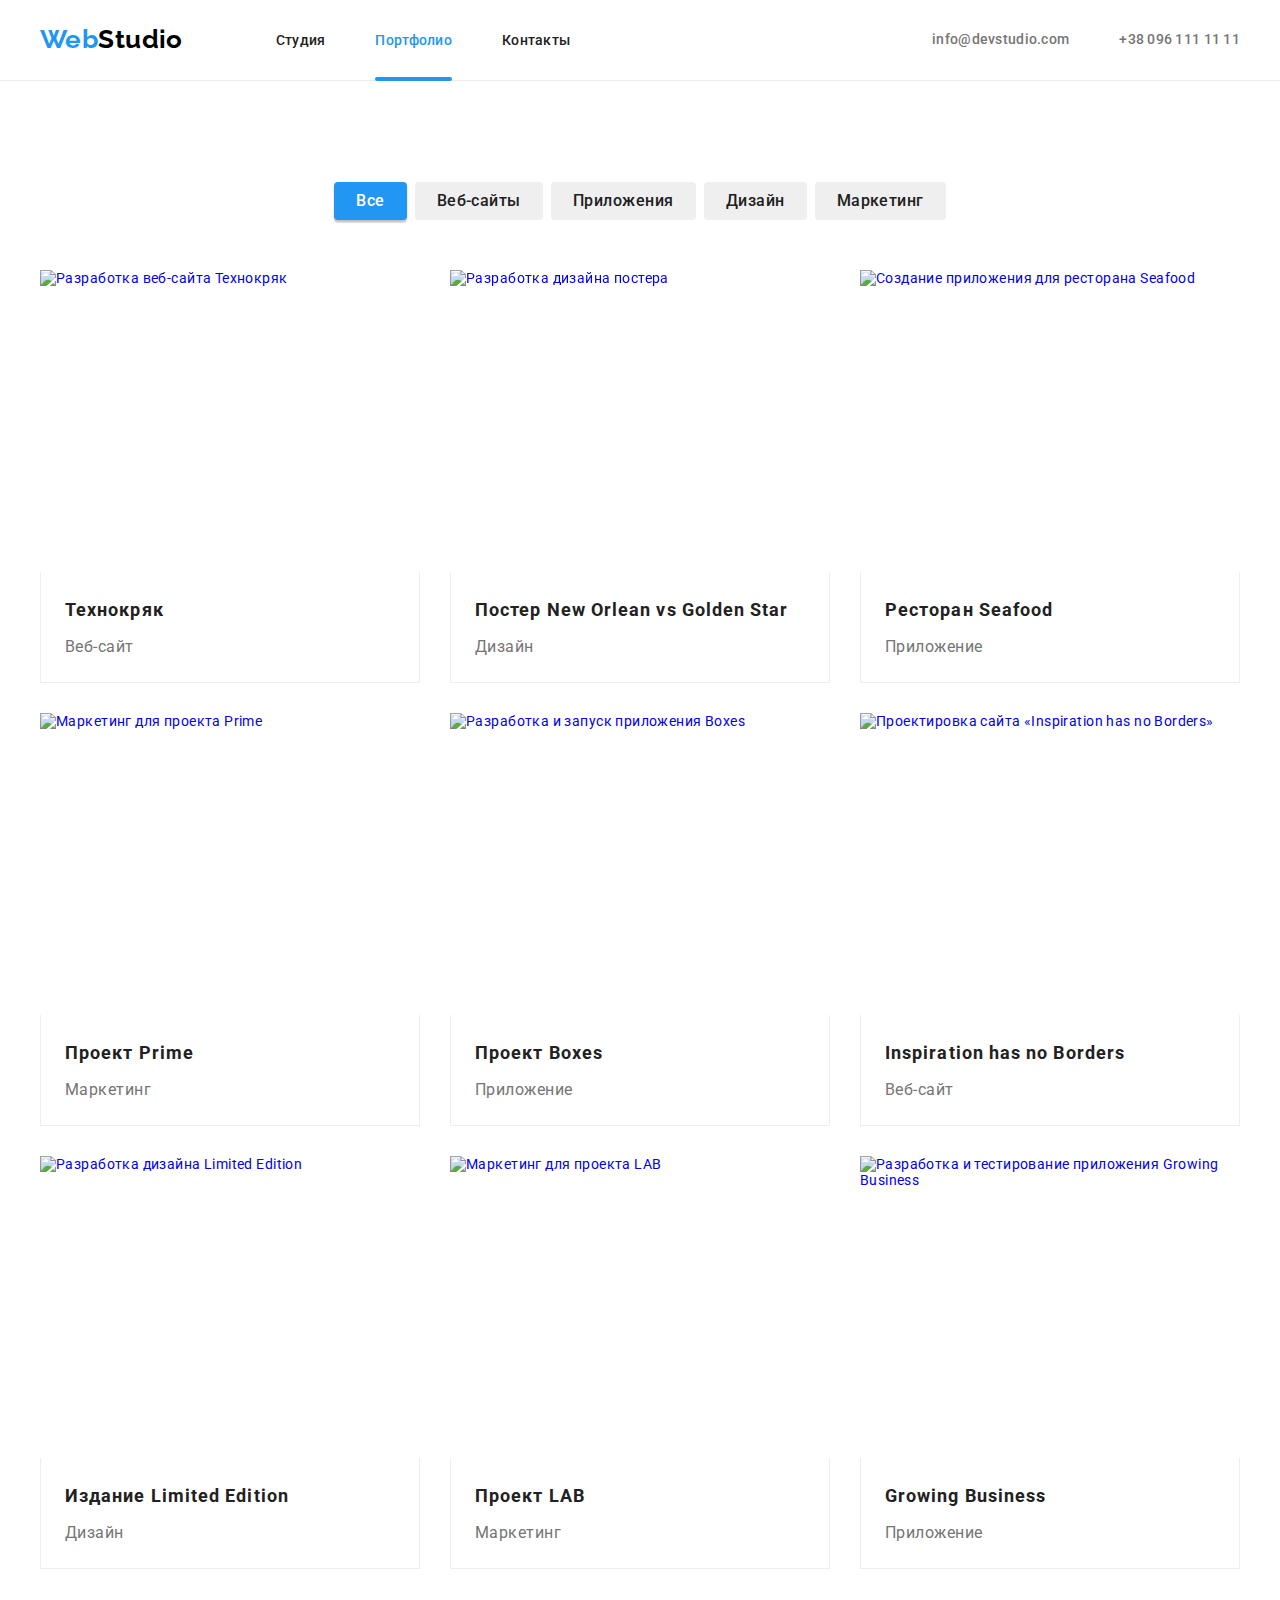
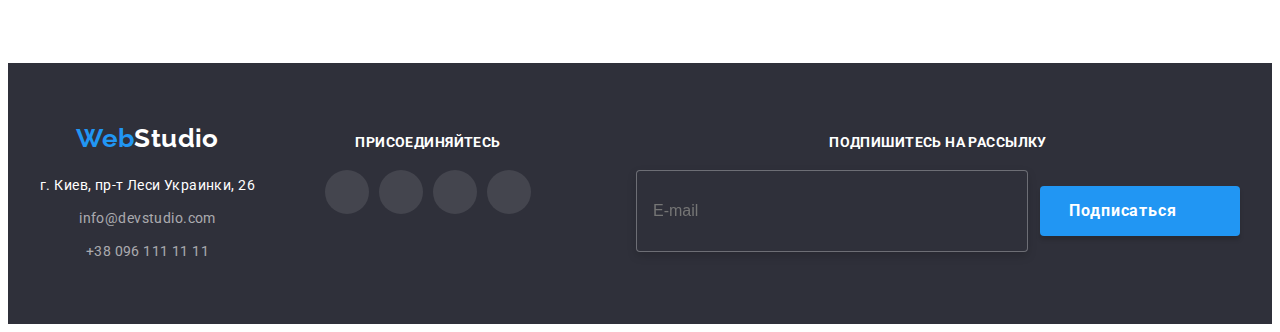
==== portfolio.html @ 4a4e7138 "повертає значення розмірів" ====
<!DOCTYPE html>
<html lang="ru">
  <head>
    <meta charset="UTF-8" />
    <meta http-equiv="X-UA-Compatible" content="IE=edge" />
    <meta name="viewport" content="width=device-width, initial-scale=1.0" />
    <title>Document</title>
    <link rel="preconnect" href="https://fonts.googleapis.com" />
    <link rel="preconnect" href="https://fonts.gstatic.com" crossorigin />
    <link
      href="https://fonts.googleapis.com/css2?family=Raleway:wght@700&family=Roboto:wght@400;500;700;900&display=swap"
      rel="stylesheet"
    />
    <link
      rel="stylesheet"
      href="https://cdnjs.cloudflare.com/ajax/libs/modern-normalize/1.1.0/modern-normalize.min.css"
      integrity="sha512-wpPYUAdjBVSE4KJnH1VR1HeZfpl1ub8YT/NKx4PuQ5NmX2tKuGu6U/JRp5y+Y8XG2tV+wKQpNHVUX03MfMFn9Q=="
      crossorigin="anonymous"
      referrerpolicy="no-referrer"
    />
    <link rel="stylesheet" href="./css/main.min.css" />
    <link rel="shortcut icon" href="./favicon.ico" type="image/x-icon" />
  </head>
  <body class="body">
    <header class="header">
      <div class="container header__container">
        <nav class="navigation">
          <a
            class="logo navigation__logo"
            href="./index.html"
            lang="en"
            aria-label="Логотип сайта WebStudio"
            >Web<span class="logo--black">Studio</span>
          </a>

          <button
            class="menu-button"
            aria-expanded="false"
            aria-controls="menu-button"
            type="button"
            data-menu-button
          >
            <svg
              class="menu-button__icon"
              width="40"
              height="40"
              aria-label="Переключатель мобильного меню"
            >
              <use class="menu-button__icon-menu" href="./images/icons.svg#menu"></use>
              <use class="menu-button__icon-close" href="./images/icons.svg#close"></use>
            </svg>
          </button>

          <div class="mobile-menu" id="menu-button" data-menu>
            <ul class="mobile-menu__list">
              <li class="mobile-menu__item">
                <a href="./index.html" class="mobile-menu__link"
                  >Студия</a
                >
              </li>
              <li class="mobile-menu__item">
                <a href="./portfolio.html" class="mobile-menu__link mobile-menu__link--active">Портфолио</a>
              </li>
              <li class="mobile-menu__item">
                <a href="#" class="mobile-menu__link">Контакты</a>
              </li>
            </ul>

            <ul class="mobile-menu__contacts">
              <li class="mobile-menu__contacts-item">
                <a
                  href="tel:+380961111111"
                  class="mobile-menu__contacts-link mobile-menu__contacts-link-phone"
                  >+38 096 111 11 11</a
                >
              </li>
              <li class="mobile-menu__contacts-item">
                <a
                  href="mailto:info@devstudio.com"
                  class="mobile-menu__contacts-link mobile-menu__contacts-link-email"
                  >info@devstudio.com</a
                >
              </li>
            </ul>

            <ul class="mobile-menu__socials">
              <li class="mobile-menu__socials-item">
                <a
                  class="mobile-menu__socials-link"
                  href="https://www.instagram.com/"
                  target="_blank"
                  rel="noopener noreferrer"
                  lang="en"
                  aria-label="Instagram"
                >
                  Instagram
                </a>
              </li>
              <li class="mobile-menu__socials-item">
                <a
                  class="mobile-menu__socials-link"
                  href="https://twitter.com/"
                  target="_blank"
                  rel="noopener noreferrer"
                  lang="en"
                  aria-label="Twitter"
                >
                  Twitter
                </a>
              </li>
              <li class="mobile-menu__socials-item">
                <a
                  class="mobile-menu__socials-link"
                  href="https://facebook.com/"
                  target="_blank"
                  rel="noopener noreferrer"
                  lang="en"
                  aria-label="Facebook"
                >
                  Facebook
                </a>
              </li>
              <li class="mobile-menu__socials-item">
                <a
                  class="mobile-menu__socials-link"
                  href="https://linkedin.com/"
                  target="_blank"
                  rel="noopener noreferrer"
                  lang="en"
                  aria-label="Linkedin"
                >
                  LinkedIn
                </a>
              </li>
            </ul>
          </div>

          <ul class="navigation__list">
            <li class="navigation__item">
              <a class="navigation__link" href="./index.html">Студия</a>
            </li>
            <li class="navigation__item">
              <a class="navigation__link navigation__link--active" href="./portfolio.html">Портфолио</a>
            </li>
            <li class="navigation__item">
              <a class="navigation__link" href="#">Контакты</a>
            </li>
          </ul>
        </nav>
        <ul class="header__list">
          <li class="header__items">
            <a class="header__contact" href="mailto:info@devstudio.com">
              <svg class="header__icon header__icon-tablet-email" width="16" height="12">
                <use href="./images/icons.svg#envelope"></use>
              </svg>
              info@devstudio.com
            </a>
          </li>
          <li class="header__items">
            <a class="header__contact" href="tel:+380961111111">
              <svg class="header__icon header__icon-tablet-phone" width="10" height="16">
                <use href="./images/icons.svg#smartphone"></use>
              </svg>
              +38 096 111 11 11
            </a>
          </li>
        </ul>
      </div>

      <div class="mobile-menu">
        <ul class="mobile-menu__list">
          <li class="mobile-menu__item">
            <a href="./index.html" class="mobile-menu__link mobile-menu__link--active">Студия</a>
          </li>
          <li class="mobile-menu__item">
            <a href="./portfolio.html" class="mobile-menu__link">Портфолио</a>
          </li>
          <li class="mobile-menu__item">
            <a href="#" class="mobile-menu__link">Контакты</a>
          </li>
        </ul>

        <ul class="mobile-menu__contacts">
          <li class="mobile-menu__contacts-item">
            <a
              href="tel:+380961111111"
              class="mobile-menu__contacts-link mobile-menu__contacts-link-phone"
              >+38 096 111 11 11</a
            >
          </li>
          <li class="mobile-menu__contacts-item">
            <a
              href="mailto:info@devstudio.com"
              class="mobile-menu__contacts-link mobile-menu__contacts-link-email"
              >info@devstudio.com</a
            >
          </li>
        </ul>

        <ul class="mobile-menu__socials">
          <li class="mobile-menu__socials-item">
            <a
              class="mobile-menu__socials-link"
              href="https://www.instagram.com/"
              target="_blank"
              rel="noopener noreferrer"
              lang="en"
              aria-label="Instagram"
            >
              Instagram
            </a>
          </li>
          <li class="mobile-menu__socials-item">
            <a
              class="mobile-menu__socials-link"
              href="https://twitter.com/"
              target="_blank"
              rel="noopener noreferrer"
              lang="en"
              aria-label="Twitter"
            >
              Twitter
            </a>
          </li>
          <li class="mobile-menu__socials-item">
            <a
              class="mobile-menu__socials-link"
              href="https://facebook.com/"
              target="_blank"
              rel="noopener noreferrer"
              lang="en"
              aria-label="Facebook"
            >
              Facebook
            </a>
          </li>
          <li class="mobile-menu__socials-item">
            <a
              class="mobile-menu__socials-link"
              href="https://linkedin.com/"
              target="_blank"
              rel="noopener noreferrer"
              lang="en"
              aria-label="Linkedin"
            >
              LinkedIn
            </a>
          </li>
        </ul>
      </div>
    </header>
    <main>
      <section class="portfolio">
        <div class="container">
          <h1 class="main-title portfolio__main-title visually-hidden">Наши работы</h1>
          <ul class="filter__list">
            <li class="filter__item">
              <button class="filter__btn filter__btn--activ" type="button">Все</button>
            </li>
            <li class="filter__item">
              <button class="filter__btn" type="button">Веб-сайты</button>
            </li>
            <li class="filter__item">
              <button class="filter__btn" type="button">Приложения</button>
            </li>
            <li class="filter__item">
              <button class="filter__btn" type="button">Дизайн</button>
            </li>
            <li class="filter__item">
              <button class="filter__btn" type="button">Маркетинг</button>
            </li>
          </ul>
          <ul class="card">
            <li class="card__item">
              <a class="card__link" href="#">
                <div class="card__thumb">
                  <img
                    class="card__image"
                    src="./images/portfolio/photos-our-portfolio-1.jpg"
                    alt="Разработка веб-сайта Технокряк"
                    width="370"
                    height="294"
                  />
                  <div class="card__overlay">
                    <p class="card__description">
                      Ресурс предлагает комплексные предложения с разным уровнем функционала и
                      сервисов. Все это позволит посетителю получить исчерпывающие сведения о
                      компании или частном лице.
                    </p>
                  </div>
                </div>
                <div class="card__text-wrapper">
                  <h2 class="card__subtitle">Технокряк</h2>
                  <p class="card__caption">Веб-сайт</p>
                </div>
              </a>
            </li>
            <li class="card__item">
              <a class="card__link" href="#">
                <div class="scene">
                  <div class="scene__wrapper">
                    <img
                      class="card__image"
                      src="./images/portfolio/photos-our-portfolio-2.jpg"
                      alt="Разработка дизайна постера"
                      width="370"
                      height="294"
                    />
                    <div class="scene__face scene__face--back">
                      <p class="card__description">
                        Не дивіться на Україну, як на землю своїх батьків. Дивіться на неї, як на
                        землю своїх дітей. І тоді прийдуть зміни…</p>
                        <p class="card__description">Святослав Вакарчук</p>                      
                    </div>
                  </div>
                </div>
                <div class="card__text-wrapper">
                  <h2 class="card__subtitle">
                    Постер <span lang="en">New Orlean vs Golden Star</span>
                  </h2>
                  <div class="card__caption-wrapper">
                    <p class="card__caption card__caption-icon">Дизайн</p>
                    <svg class="card__icon" width="32" height="16">
                      <use href="./images/icons.svg#Flag_of_Ukraine"></use>
                    </svg>
                  </div>
                </div>
              </a>
            </li>
            <li class="card__item">
              <a class="card__link" href="#">
                <div class="card__thumb">
                  <img
                    class="card__image"
                    src="./images/portfolio/photos-our-portfolio-3.jpg"
                    alt="Создание приложения для ресторана Seafood"
                    width="370"
                    height="294"
                  />
                  <div class="card__overlay">
                    <p class="card__description">
                      Не той українець, у кого батьки українці, а той, у кого діти українці.</p>
                     <p  class="card__description"> Михайло Голтишов</p>
                    </p>
                  </div>
                </div>
                <div class="card__text-wrapper">
                  <h2 class="card__subtitle">Ресторан <span lang="en">Seafood</span></h2>
                  <p class="card__caption">Приложение</p>
                </div>
              </a>
            </li>
            <li class="card__item">
              <a class="card__link" href="#">
                <div class="card__thumb">
                  <img
                    class="card__image"
                    src="./images/portfolio/photos-our-portfolio-4.jpg"
                    alt="Маркетинг для проекта Prime"
                    width="370"
                    height="294"
                  />
                  <div class="card__overlay">
                    <p class="card__description">
                      Оті дурні, що кричать "націоналіст!", не розуміють і ніколи не зрозуміють, що
                      я зумів об'єднати любов до мого народу з любов'ю до всіх народів світу!</p>
                      <p class="card__description">Остап Вишня</p>                  
                  </div>
                </div>
                <div class="card__text-wrapper">
                  <h2 class="card__subtitle">Проект <span lang="en">Prime</span></h2>
                  <p class="card__caption">Маркетинг</p>
                </div>
              </a>
            </li>
            <li class="card__item">
              <a class="card__link" href="#">
                <div class="card__thumb">
                  <img
                    class="card__image"
                    src="./images/portfolio/photos-our-portfolio-5.jpg"
                    alt="Разработка и запуск приложения Boxes"
                    width="370"
                    height="294"
                  />
                  <div class="card__overlay">
                    <p class="card__description">
                      Ніхто нам не збудує держави, коли ми її самі не збудуємо, і ніхто з нас не
                      зробить нації, коли ми самі нацією не схочемо бути.
                    </p>
                    <p class="card__description">В. Липинський</p>
                  </div>
                </div>
                <div class="card__text-wrapper">
                  <h2 class="card__subtitle">Проект <span lang="en">Boxes</span></h2>
                  <p class="card__caption">Приложение</p>
                </div>
              </a>
            </li>
            <li class="card__item">
              <a class="card__link" href="#">
                <div class="card__thumb">
                  <img
                    class="card__image"
                    src="./images/portfolio/photos-our-portfolio-6.jpg"
                    alt="Проектировка сайта «Inspiration has no Borders»"
                    width="370"
                    height="294"
                  />
                  <div class="card__overlay">
                    <pre class="card__pre">
                         Для всіх ти мертва і смішна, 
                         Для всіх ти бідна і нещасна, 
                         Моя Україно прекрасна, 
                         Пісень і волі сторона.
                         
                        О. Олесь
                       </pre
                    >
                  </div>
                </div>
                <div class="card__text-wrapper">
                  <h2 class="card__subtitle" lang="en">Inspiration has no Borders</h2>
                  <p class="card__caption">Веб-сайт</p>
                </div>
              </a>
            </li>
            <li class="card__item">
              <a class="card__link" href="#">
                <div class="card__thumb">
                  <img
                    class="card__image"
                    src="./images/portfolio/photos-our-portfolio-7.jpg"
                    alt="Разработка дизайна Limited Edition"
                    width="370"
                    height="294"
                  />
                  <div class="card__overlay">
                    <p class="card__description">
                      Бути українцем – це значить бути постійно в стані доказування свого права на
                      існування.</p>
                     <p  class="card__description">В. Винниченко</p>
                    </p>
                  </div>
                </div>
                <div class="card__text-wrapper">
                  <h2 class="card__subtitle">Издание <span lang="en">Limited Edition</span></h2>
                  <p class="card__caption">Дизайн</p>
                </div>
              </a>
            </li>
            <li class="card__item">
              <a class="card__link" href="#">
                <div class="card__thumb">
                  <img
                    class="card__image"
                    src="./images/portfolio/photos-our-portfolio-8.jpg"
                    alt="Маркетинг для проекта LAB"
                    width="370"
                    height="294"
                  />
                  <div class="card__overlay">
                    <p class="card__description">
                      Ми мусимо навчитися чути себе українцями – не галицькими, не буковинськими
                      українцями, а українцями без офіційних кордонів.</p>
                      <p  class="card__description">І. Франко</p>
                    </p>
                  </div>
                </div>
                <div class="card__text-wrapper">
                  <h2 class="card__subtitle">Проект <span lang="en">LAB</span></h2>
                  <p class="card__caption">Маркетинг</p>
                </div>
              </a>
            </li>
            <li class="card__item">
              <a class="card__link" href="#">
                <div class="card__thumb">
                  <img
                    class="card__image"
                    src="./images/portfolio/photos-our-portfolio-9.jpg"
                    alt="Разработка и тестирование приложения Growing Business"
                    width="370"
                    height="294"
                  />
                  <div class="card__overlay">
                    <p class="card__description">
                      «Біда України в тому, що нею керують ті, кому вона не потрібна».</p>
                      <p  class="card__description">Михайло Грушевський</p>
                    </p>
                  </div>
                </div>
                <div class="card__text-wrapper">
                  <h2 class="card__subtitle" lang="en">Growing Business</h2>
                  <p class="card__caption">Приложение</p>
                </div>
              </a>
            </li>
          </ul>
        </div>
      </section>
    </main>
     <footer class="footer">
      <div class="container footer__container">
        <div class="address__container">
          <a
            class="logo footer__logo"
            href="/index.html"
            lang="en"
            aria-label="Логотип сайта WebStudio"
            >Web<span class="logo--white">Studio</span></a
          >
          <address class="address">
            <ul class="address__list">
              <li class="address__item">
                <a
                  class="address__link address__link--white"
                  href="https://goo.gl/maps/qPdaPdiiLv6fJNoK8"
                  target="_blank"
                  rel="noopener noreferrer nofollow"
                  >г. Киев, пр-т Леси Украинки, 26</a
                >
              </li>
              <li class="address__item">
                <a class="address__link address__link--grey" href="mailto:info@devstudio.com"
                  >info@devstudio.com</a
                >
              </li>
              <li class="address__item">
                <a class="address__link address__link--grey" href="tel:+380961111111"
                  >+38 096 111 11 11</a
                >
              </li>
            </ul>
          </address>
        </div>

        <div class="social__container">
          <strong class="social__caption">Присоединяйтесь</strong>
          <ul class="social">
            <li class="social__item">
              <a
                class="social__link social__link--footer"
                href="https://www.instagram.com/"
                target="_blank"
                rel="noopener noreferrer"
                lang="en"
                aria-label="Instagram"
              >
                <svg class="social__icon" width="20" height="20">
                  <use href="./images/icons.svg#instagram"></use>
                </svg>
              </a>
            </li>
            <li class="social__item">
              <a
                class="social__link social__link--footer"
                href="https://twitter.com/"
                target="_blank"
                rel="noopener noreferrer"
                lang="en"
                aria-label="Instagram"
              >
                <svg class="social__icon" width="20" height="20">
                  <use href="./images/icons.svg#twitter"></use>
                </svg>
              </a>
            </li>
            <li class="social__item">
              <a
                class="social__link social__link--footer"
                href="https://facebook.com/"
                target="_blank"
                rel="noopener noreferrer"
                lang="en"
                aria-label="Instagram"
              >
                <svg class="social__icon" width="20" height="20">
                  <use href="./images/icons.svg#facebook"></use>
                </svg>
              </a>
            </li>
            <li class="social__item">
              <a
                class="social__link social__link--footer"
                href="https://linkedin.com/"
                target="_blank"
                rel="noopener noreferrer"
                lang="en"
                aria-label="Instagram"
              >
                <svg class="social__icon" width="20" height="20">
                  <use href="./images/icons.svg#linkedin"></use>
                </svg>
              </a>
            </li>
          </ul>
        </div>

        <div class="subscribe">
          <strong class="subscribe__caption">Подпишитесь на рассылку</strong>
          <form class="subscribe__form">
            <label class="subscribe__label" for="footer-email"></label>
            <input
              class="subscribe__input"
              type="email"
              name="newsletter"
              id="footer-email"
              placeholder="E-mail"
            />
            <button class="button button--icon" type="submit">
              Подписаться
              <svg class="subscribe__icon" width="24" height="24">
                <use href="./images/icons.svg#send"></use>
              </svg>
            </button>
          </form>
        </div>
      </div>
    </footer>
    <script src="./js/menu.js"></script>
  </body>
</html>
---- css/main.min.css ----
:root{--main-font: Roboto, sans-serif;--secondary-font: Raleway, sans-serif;--main-text-color: #757575;--secondary-text-color: #ffffff;--accent-color: #2196f3;--title-color: #212121;--footer-link-color: rgba(255, 255, 255, 0.6);--logo-black-color: #000000;--button-hover-color: #188ce8;--icon-color: #afb1b8;--icon-color-hover: #ffffff;--form-text-color: rgba(33, 33, 33, 0.2);--placeholder-text-color: rgba(117, 117, 117, 0.5);--main-background-color: #ffffff;--dark-background-color: #2f303a;--secondary-background-color: #f5f4fa;--footer-background-icon-color: rgba(255, 255, 255, 0.1);--background-color-overlay: rgba(33, 150, 243, 0.9);--background-thumb: rgba(47, 48, 58, 0.8);--backdrop-background-color: rgba(0, 0, 0, 0.2);--header-board-color: #ececec;--form-input-border: 1px solid rgba(33, 33, 33, 0.2);--border-color: #eeeeee;--card-shadow: 0px 1px 3px rgba(0, 0, 0, 0.12), 0px 1px 1px rgba(0, 0, 0, 0.14),
    0px 2px 1px rgba(0, 0, 0, 0.2);--button-shadow: 0px 3px 1px rgba(0, 0, 0, 0.1), 0px 1px 2px rgba(0, 0, 0, 0.08),
    0px 2px 2px rgba(0, 0, 0, 0.12);--portfolio-shadow: 0px 1px 1px rgba(0, 0, 0, 0.12), 0px 4px 4px rgba(0, 0, 0, 0.06),
    1px 4px 6px rgba(0, 0, 0, 0.16);--box-shadow: 0px 4px 4px rgba(0, 0, 0, 0.15);--transition-duration: 250ms;--transition-timing-function: cubic-bezier(0.4, 0, 0.2, 1);--modal-button-border-close: 1px solid rgba(0, 0, 0, 0.1)}body{font-family:var(--main-font);font-size:14px;letter-spacing:0.03em;padding-top:80px;color:var(--main-text-color);background-color:var(--main-background-color)}.visually-hidden{position:absolute;white-space:nowrap;width:1px;height:1px;overflow:hidden;border:0;padding:0;clip:rect(0 0 0 0);-webkit-clip-path:inset(50%);clip-path:inset(50%);margin:-1px}body{font-family:var(--main-font);font-size:14px;letter-spacing:0.03em;padding-top:80px;color:var(--main-text-color);background-color:var(--main-background-color)}h1,h2,h3,p{margin:0}ul,ol{list-style:none;padding:0;margin:0}a{text-decoration:none}img{display:block;max-width:100%;height:auto}textarea{resize:none}.section{padding-top:60px;padding-bottom:60px}@media screen and (min-width: 1200px){.section{padding-top:94px;padding-bottom:94px}}.container{padding-left:15px;padding-right:15px;margin-left:auto;margin-right:auto}@media screen and (min-width: 480px){.container{width:480px}}@media screen and (min-width: 768px){.container{width:768px}}@media screen and (min-width: 1200px){.container{width:1200px}}.scene{width:100%;max-width:100%;height:100%;-webkit-perspective:600px;perspective:600px}.scene__wrapper{width:100%;height:100%;-webkit-transition:-webkit-transform 1000ms;transition:-webkit-transform 1000ms;transition:transform 1000ms;transition:transform 1000ms, -webkit-transform 1000ms;-webkit-transform-style:preserve-3d;transform-style:preserve-3d;cursor:pointer;position:relative}.card__link:hover .scene__wrapper,.card__link:focus .scene__wrapper{-webkit-transform:rotateY(180deg);transform:rotateY(180deg)}.scene__face{position:absolute;font-size:18px;line-height:1.56;letter-spacing:0.03em;color:white;-webkit-backface-visibility:hidden;backface-visibility:hidden}.scene__face--back{position:absolute;top:0;left:0;height:100%;padding:63px 24px;background-color:var(--background-color-overlay);-webkit-transform:rotateY(180deg);transform:rotateY(180deg)}.button{font-family:inherit;font-size:16px;font-weight:700;line-height:1.88;letter-spacing:0.06em;min-width:200px;min-height:50px;border:none;border-radius:4px;cursor:pointer;color:var(--secondary-text-color);background-color:var(--accent-color);-webkit-box-shadow:var(--box-shadow);box-shadow:var(--box-shadow);-webkit-transition:background-color var(--transition-duration) var(--transition-timing-function);transition:background-color var(--transition-duration) var(--transition-timing-function)}.button:hover,.button:focus{background-color:var(--button-hover-color)}.button-close{position:absolute;top:8px;right:8px;display:-webkit-box;display:-ms-flexbox;display:flex;-webkit-box-align:center;-ms-flex-align:center;align-items:center;-webkit-box-pack:center;-ms-flex-pack:center;justify-content:center;width:30px;height:30px;padding:0;border:var(--modal-button-border-close);border-radius:50%;color:var(--logo-black-color);background-color:var(--main-background-color);cursor:pointer;-webkit-transition:color;transition:color;-webkit-transition-duration:var(--transition-duration);transition-duration:var(--transition-duration);-webkit-transition-timing-function:var(--transition-timing-function);transition-timing-function:var(--transition-timing-function)}.button-close:hover,.button-close:focus{color:var(--accent-color)}.button-close__icon{fill:currentColor}.social{display:-webkit-box;display:-ms-flexbox;display:flex;-webkit-box-align:center;-ms-flex-align:center;align-items:center;-webkit-box-pack:center;-ms-flex-pack:center;justify-content:center}.social__item:not(:last-child){margin-right:10px}.social__link{display:-webkit-box;display:-ms-flexbox;display:flex;-webkit-box-align:center;-ms-flex-align:center;align-items:center;-webkit-box-pack:center;-ms-flex-pack:center;justify-content:center;width:44px;height:44px;border-radius:50%;color:var(--icon-color);background-color:var(--main-background-color);-webkit-transition:color var(--transition-duration) var(--transition-timing-function),background-color var(--transition-duration) var(--transition-timing-function);transition:color var(--transition-duration) var(--transition-timing-function),background-color var(--transition-duration) var(--transition-timing-function)}.social__link:hover,.social__link:focus{color:var(--icon-color-hover);background-color:var(--button-hover-color)}.social__icon{fill:currentColor}.logo{text-decoration:none;font-family:var(--secondary-font);font-weight:700;font-size:24px;line-height:1.16;color:var(--accent-color)}@media screen and (min-width: 1200px){.logo{font-size:26px;line-height:1.19}}.backdrop{position:fixed;top:0;left:0;width:100%;height:100%;background-color:var(--backdrop-background-color);z-index:100;opacity:1;-webkit-transition:opacity var(--transition-duration) var(--transition-timing-function);transition:opacity var(--transition-duration) var(--transition-timing-function)}.backdrop.is-hidden{opacity:0;pointer-events:none}.backdrop.is-hidden .modal-wrapper{-webkit-transform:translate(-50%, -50%) scale(2);transform:translate(-50%, -50%) scale(2);opacity:0}.modal-wrapper{position:absolute;top:50%;left:50%;-webkit-transform:translate(-50%, -50%) scale(1);transform:translate(-50%, -50%) scale(1);opacity:1;width:528px;min-height:581px;padding:40px;background-color:var(--main-background-color);-webkit-box-shadow:var(--card-shadow);box-shadow:var(--card-shadow);border-radius:4px;-webkit-transition:opacity var(--transition-duration) var(--transition-timing-function),-webkit-transform var(--transition-duration) var(--transition-timing-function);transition:opacity var(--transition-duration) var(--transition-timing-function),-webkit-transform var(--transition-duration) var(--transition-timing-function);transition:transform var(--transition-duration) var(--transition-timing-function),opacity var(--transition-duration) var(--transition-timing-function);transition:transform var(--transition-duration) var(--transition-timing-function),opacity var(--transition-duration) var(--transition-timing-function),-webkit-transform var(--transition-duration) var(--transition-timing-function)}.form__title{display:-webkit-box;display:-ms-flexbox;display:flex;-webkit-box-pack:center;-ms-flex-pack:center;justify-content:center;font-weight:700;font-size:20px;line-height:1.15;margin-bottom:12px;color:var(--title-color)}.form__label{display:block;margin-bottom:10px;text-align:left;color:var(--title-color)}.form__input-headline{display:block;text-align:left;font-weight:400;font-size:12px;line-height:1.17;letter-spacing:0.01em;margin-bottom:5px;color:var(--main-text-color)}.form__input-container{position:relative;display:block}.form__input{display:block;width:100%;height:40px;border:var(--form-input-border);border-radius:4px;padding:12px 12px 12px 42px;cursor:pointer;-webkit-transition:border var(--transition-duration) var(--transition-timing-function);transition:border var(--transition-duration) var(--transition-timing-function)}.form__input:focus,.form__input:hover{border:1px solid #2196f3;outline:0}.form__icon{position:absolute;top:50%;left:15px;-webkit-transform:translateY(-50%);transform:translateY(-50%);fill:currentColor;pointer-events:none;-webkit-transition:color var(--transition-duration) var(--transition-timing-function);transition:color var(--transition-duration) var(--transition-timing-function)}.form__input:focus+.form__icon,.form__input:hover+.form__icon{color:var(--accent-color)}.form__label-textarea{display:block;margin-bottom:20px}.form__textarea{width:100%;height:120px;padding:12px 16px;border:1px solid var(--form-text-color);border-radius:4px;cursor:pointer;-webkit-transition:border var(--transition-duration) var(--transition-timing-function);transition:border var(--transition-duration) var(--transition-timing-function)}.form__textarea:focus,.form__textarea:hover{border:1px solid #2196f3;outline:0}.form__textarea::-webkit-input-placeholder{font-weight:400;font-size:14px;line-height:1.14;letter-spacing:0.01em;color:var(--placeholder-text-color)}.form__textarea:-ms-input-placeholder{font-weight:400;font-size:14px;line-height:1.14;letter-spacing:0.01em;color:var(--placeholder-text-color)}.form__textarea::-ms-input-placeholder{font-weight:400;font-size:14px;line-height:1.14;letter-spacing:0.01em;color:var(--placeholder-text-color)}.form__textarea::placeholder{font-weight:400;font-size:14px;line-height:1.14;letter-spacing:0.01em;color:var(--placeholder-text-color)}.form__terms-label{position:relative;display:-webkit-box;display:-ms-flexbox;display:flex;-webkit-box-align:center;-ms-flex-align:center;align-items:center;-webkit-box-pack:center;-ms-flex-pack:center;justify-content:center;margin-bottom:30px;color:var(--title-color)}.form__terms-icon{margin-right:8px;--color4: #ffffff;--color5: #ffffff;-webkit-transition:fill var(--transition-duration) var(--transition-timing-function);transition:fill var(--transition-duration) var(--transition-timing-function)}.form__terms-input:hover+.form__terms-icon,.form__terms-input:focus+.form__terms-icon{fill:var(--color3, #2196f3)}.form__terms-input:checked+.form__terms-icon{--color4: #2196f3;--color5: #ffffff}.form__terms-input{position:absolute;width:1px;height:1px;margin:-1px;border:0;padding:0;white-space:nowrap;-webkit-clip-path:inset(100%);clip-path:inset(100%);clip:rect(0 0 0 0);overflow:hidden;position:absolute}.form__terms-text{font-weight:400;font-size:14px;line-height:1.71;letter-spacing:0.03em;color:var(--main-text-color)}.form__terms-link{color:var(--accent-color);text-decoration:underline}.filter__list{display:-webkit-box;display:-ms-flexbox;display:flex;-ms-flex-wrap:wrap;flex-wrap:wrap;margin-bottom:40px}@media screen and (min-width: 768px){.filter__list{-webkit-box-align:center;-ms-flex-align:center;align-items:center;-webkit-box-pack:center;-ms-flex-pack:center;justify-content:center;margin-bottom:30px}}@media screen and (min-width: 1200px){.filter__list{margin-bottom:50px}}.filter__item:not(:last-child){margin-right:8px}@media screen and (max-width: 767.98px){.filter__item:not(:last-child){margin-bottom:8px}}.filter__btn{font-family:inherit;font-weight:500;font-size:16px;line-height:1.63;letter-spacing:0.03em;text-align:center;cursor:pointer;border:none;border-radius:4px;padding:6px 22px;color:var(--title-color);-webkit-transition:background-color var(--transition-duration) var(--transition-timing-function),color var(--transition-duration) var(--transition-timing-function),-webkit-box-shadow var(--transition-duration) var(--transition-timing-function);transition:background-color var(--transition-duration) var(--transition-timing-function),color var(--transition-duration) var(--transition-timing-function),-webkit-box-shadow var(--transition-duration) var(--transition-timing-function);transition:background-color var(--transition-duration) var(--transition-timing-function),color var(--transition-duration) var(--transition-timing-function),box-shadow var(--transition-duration) var(--transition-timing-function);transition:background-color var(--transition-duration) var(--transition-timing-function),color var(--transition-duration) var(--transition-timing-function),box-shadow var(--transition-duration) var(--transition-timing-function),-webkit-box-shadow var(--transition-duration) var(--transition-timing-function)}.filter__btn:hover,.filter__btn:focus{background-color:var(--accent-color);color:var(--secondary-text-color);-webkit-box-shadow:var(--button-shadow);box-shadow:var(--button-shadow)}.filter__btn--activ{background-color:var(--accent-color);color:var(--secondary-text-color);-webkit-box-shadow:var(--button-shadow);box-shadow:var(--button-shadow)}.mobile-menu{position:fixed;top:0;left:0;width:100%;height:100%;padding:48px 40px;display:-webkit-box;display:-ms-flexbox;display:flex;-webkit-box-orient:vertical;-webkit-box-direction:normal;-ms-flex-direction:column;flex-direction:column;-webkit-transform:translateX(100%);transform:translateX(100%);background-color:var(--main-background-color)}@media screen and (min-width: 768px){.mobile-menu{display:none}}.mobile-menu.is-open{-webkit-transform:translateX(0%);transform:translateX(0%)}.mobile-menu__item{margin-bottom:32px}.mobile-menu__link{font-weight:500;font-size:40px;line-height:1.18;letter-spacing:0.02em;color:var(--title-color)}.mobile-menu__link--active{color:var(--accent-color)}.mobile-menu__contacts{margin-top:auto;margin-bottom:64px}.mobile-menu__contacts-item{display:-webkit-box;display:-ms-flexbox;display:flex;-webkit-box-align:center;-ms-flex-align:center;align-items:center}.mobile-menu__contacts-item:not(:last-child){padding-bottom:32px}.mobile-menu__contacts-link{font-weight:500;letter-spacing:0.02em;color:var(--main-text-color)}.mobile-menu__contacts-link-phone{font-size:34px;line-height:1.18;color:var(--accent-color)}.mobile-menu__contacts-link-email{font-size:24px;line-height:1.16}.mobile-menu__socials{display:-webkit-box;display:-ms-flexbox;display:flex;-webkit-box-align:center;-ms-flex-align:center;align-items:center}.mobile-menu__socials-link{font-weight:500;font-size:18px;line-height:1.22;letter-spacing:0.02em;color:var(--accent-color)}.mobile-menu__socials-item{display:-webkit-box;display:-ms-flexbox;display:flex;-webkit-box-align:center;-ms-flex-align:center;align-items:center}.mobile-menu__socials-item:not(:last-child)::after{content:'';display:inline-block;width:2px;height:22px;margin:0 10px;background-color:rgba(33,33,33,0.2)}@media screen and (max-width: 767.98px){.navigation__logo{display:block;padding-top:16px;padding-bottom:16px}}.menu-button{position:relative;z-index:100;display:block;margin:0;padding:0;border:none;background-color:transparent;margin:0;margin-left:auto}@media screen and (min-width: 768px){.menu-button{display:none}}.menu-button:hover,.menu-button:focus{color:var(--accent-color)}.menu-button__icon{fill:currentColor}.menu-button__icon-close{display:none}.menu-button.is-open .menu-button__icon-close{display:block}.menu-button.is-open .menu-button__icon-menu{display:none}.header{position:fixed;width:100vw;top:0;left:0;z-index:99;background-color:var(--main-background-color);border-bottom:1px solid var(--header-board-color)}.header__container{display:-webkit-box;display:-ms-flexbox;display:flex;-webkit-box-align:center;-ms-flex-align:center;align-items:center}.navigation{display:-webkit-box;display:-ms-flexbox;display:flex;-webkit-box-align:center;-ms-flex-align:center;align-items:center}.logo--black{color:var(--logo-black-color)}@media screen and (min-width: 480px){.navigation__logo{padding-top:16px;padding-bottom:16px}}@media screen and (min-width: 768px){.navigation__logo{padding-top:26px;padding-bottom:26px;margin-right:88px}}@media screen and (min-width: 1200px){.navigation__logo{padding-top:24px;padding-bottom:25px;margin-right:93px}}.navigation__list{display:none}@media screen and (min-width: 768px){.navigation__list{display:-webkit-box;display:-ms-flexbox;display:flex;-webkit-box-align:center;-ms-flex-align:center;align-items:center}}@media screen and (min-width: 768px){.navigation__item:not(:last-child){margin-right:50px}}@media screen and (min-width: 768px){.navigation__link{display:block;padding-top:32px;padding-bottom:32px;font-weight:500;line-height:1.17;letter-spacing:0.02em;text-decoration:none;color:var(--title-color);-webkit-transition:color;transition:color;-webkit-transition-duration:var(--transition-duration);transition-duration:var(--transition-duration);-webkit-transition-timing-function:var(--transition-timing-function);transition-timing-function:var(--transition-timing-function)}.navigation__link:hover,.navigation__link:focus{color:var(--accent-color)}.navigation__link--active{position:relative;color:var(--accent-color)}.navigation__link--active::after{position:absolute;content:'';display:block;bottom:-1px;width:100%;height:4px;border-radius:2px;background-color:var(--accent-color)}}.header__list{display:none}@media screen and (min-width: 768px){.header__list{display:block;margin-left:auto}}@media screen and (min-width: 1200px){.header__list{display:-webkit-box;display:-ms-flexbox;display:flex;-webkit-box-align:center;-ms-flex-align:center;align-items:center;margin-left:auto}}@media screen and (min-width: 768px) and (max-width: 1199.98px){.header__items:not(:last-child){margin-bottom:10px}}@media screen and (min-width: 1200px){.header__items{display:-webkit-box;display:-ms-flexbox;display:flex;-webkit-box-align:center;-ms-flex-align:center;align-items:center}.header__items:not(:last-child){margin-right:30px}}@media screen and (min-width: 768px){.header__contact{font-weight:500;line-height:1.14;letter-spacing:0.02em;text-decoration:none;color:var(--main-text-color);-webkit-transition:color var(--transition-duration) var(--transition-timing-function);transition:color var(--transition-duration) var(--transition-timing-function)}.header__contact:hover,.header__contact:focus{color:var(--accent-color)}}@media screen and (min-width: 1200px){.header__contact{display:-webkit-box;display:-ms-flexbox;display:flex;-webkit-box-align:center;-ms-flex-align:center;align-items:center;padding-top:32px;padding-bottom:32px}}@media screen and (min-width: 768px){.header__icon{fill:currentColor;margin-right:10px}}@media screen and (min-width: 768px) and (max-width: 1199.98px){.header__icon-tablet-email{width:14px;height:10px}}@media screen and (min-width: 768px) and (max-width: 1199.98px){.header__icon-tablet-phone{width:10px;height:14px}}.hero{background-color:var(--dark-background-color);text-align:center;padding-top:118px;padding-bottom:118px;margin-right:auto;margin-left:auto;background-image:-webkit-gradient(linear, left top, right top, from(rgba(47,48,58,0.4)), to(rgba(47,48,58,0.4))),url("../images/business-death-to-enemies.jpg");background-image:linear-gradient(to right, rgba(47,48,58,0.4), rgba(47,48,58,0.4)),url("../images/business-death-to-enemies.jpg");background-repeat:no-repeat;background-position:center;background-size:cover;max-width:480px;height:400px}@media screen and (min-width: 768px){.hero{max-width:768px;height:400px}}@media screen and (min-width: 1200px){.hero{max-width:1600px;height:600px;padding-top:200px;padding-bottom:200px}}.main-title{font-weight:900;font-size:26px;line-height:1.62;letter-spacing:0.06em;text-align:center;text-transform:uppercase}@media screen and (min-width: 1200px){.main-title{font-size:44px;line-height:1.36}}.hero__main-title{margin-bottom:30px;margin-right:auto;margin-left:auto;width:360px;color:var(--secondary-text-color)}@media screen and (min-width: 1200px){.hero__main-title{width:696px}}.title{font-size:36px;font-weight:700;line-height:1.16;text-align:center;margin-bottom:50px;color:var(--title-color)}@media screen and (min-width: 768px){.features__list{display:-webkit-box;display:-ms-flexbox;display:flex;-webkit-box-align:center;-ms-flex-align:center;align-items:center}}@media screen and (min-width: 768px) and (max-width: 1199.98px){.features__list{-ms-flex-wrap:wrap;flex-wrap:wrap;margin:-15px;-webkit-box-align:start;-ms-flex-align:start;align-items:flex-start}}@media screen and (max-width: 767.98px){.features__item{width:100%}.features__item:not(:last-child){margin-bottom:30px}}@media screen and (min-width: 768px){.features__item{width:354px}}@media screen and (min-width: 768px) and (max-width: 1199.98px){.features__item{margin:15px}}@media screen and (min-width: 1200px){.features__item{width:270px}.features__item:not(:last-child){margin-right:30px}}.features__icon-container{display:-webkit-box;display:-ms-flexbox;display:flex;-webkit-box-align:center;-ms-flex-align:center;align-items:center;-webkit-box-pack:center;-ms-flex-pack:center;justify-content:center;height:120px;margin-bottom:30px;border-radius:4px;background-color:var(--secondary-background-color);-webkit-transition:background-color;transition:background-color;-webkit-transition-duration:var(--transition-duration);transition-duration:var(--transition-duration);-webkit-transition-timing-function:var(--transition-timing-function);transition-timing-function:var(--transition-timing-function)}.features__icon-container:hover{background-color:var(--accent-color)}.features__icon-container:hover .features__icon{--color1: #ffffff;--color2: #000000}@media screen and (max-width: 767.98px){.features__icon-container{width:100%}}@media screen and (min-width: 768px){.features__icon-container{width:354px}}@media screen and (min-width: 1200px){.features__icon-container{width:270px}}.features__subtitle{font-weight:700;font-size:14px;line-height:1.14;text-transform:uppercase;margin-bottom:10px;color:var(--title-color)}@media screen and (max-width: 767.98px){.features__subtitle{text-align:center}}.features__text{font-weight:400;line-height:1.71}.hobbies{display:none}@media screen and (min-width: 1200px){.hobbies{display:block;padding-bottom:94px}}@media screen and (min-width: 1200px){.hobbies__list{display:-webkit-box;display:-ms-flexbox;display:flex}}@media screen and (min-width: 1200px){.hobbies__item{position:relative;margin-right:30px}.hobbies__item:last-child{margin-right:0}}@media screen and (min-width: 1200px){.hobbies__thumb{position:absolute;left:0;bottom:0;display:-webkit-box;display:-ms-flexbox;display:flex;-webkit-box-pack:center;-ms-flex-pack:center;justify-content:center;-webkit-box-align:center;-ms-flex-align:center;align-items:center;width:370px;height:70px;background:var(--background-thumb)}}@media screen and (min-width: 1200px){.hobbies__thumb-paragraph{font-weight:700;line-height:1.14;text-align:center;text-transform:uppercase;color:#ffffff}}.team__section{background-color:var(--secondary-background-color)}.team__list{display:block}@media screen and (min-width: 768px){.team__list{display:-webkit-box;display:-ms-flexbox;display:flex}}@media screen and (min-width: 768px) and (max-width: 1199.98px){.team__list{display:-webkit-box;display:-ms-flexbox;display:flex;-ms-flex-wrap:wrap;flex-wrap:wrap;margin:-15px}}.team__item{background-color:var(--main-background-color);-webkit-box-shadow:var(--card-shadow);box-shadow:var(--card-shadow);border-radius:4px 4px 4px 4px}@media screen and (max-width: 767.98px){.team__item:not(:last-child){margin-bottom:30px}}@media screen and (min-width: 768px) and (max-width: 1199.98px){.team__item{width:354px;margin:15px}}@media screen and (min-width: 1200px){.team__item:not(:last-child){margin-right:30px}}.team__img{border-top-left-radius:4px;border-top-right-radius:4px;width:100%;height:auto}.team__container{padding-top:30px;padding-bottom:30px;text-align:center}.team__subtitle{margin-bottom:10px;font-weight:500;font-size:16px;line-height:1.19;text-align:center;color:var(--title-color)}.team__text{font-size:16px;line-height:1.19;text-align:center;margin-bottom:16px}.clients__list{display:-webkit-box;display:-ms-flexbox;display:flex;-ms-flex-wrap:wrap;flex-wrap:wrap;-webkit-box-align:center;-ms-flex-align:center;align-items:center;-webkit-box-pack:center;-ms-flex-pack:center;justify-content:center;margin:-15px}.clients__item{margin:15px}.clients__link{display:-webkit-box;display:-ms-flexbox;display:flex;-webkit-box-align:center;-ms-flex-align:center;align-items:center;-webkit-box-pack:center;-ms-flex-pack:center;justify-content:center;height:92px;border:1px solid #afb1b8;border-radius:4px;color:var(--icon-color);-webkit-transition:color var(--transition-duration) var(--transition-timing-function),border-color var(--transition-duration) var(--transition-timing-function);transition:color var(--transition-duration) var(--transition-timing-function),border-color var(--transition-duration) var(--transition-timing-function)}.clients__link:focus,.clients__link:hover{color:var(--accent-color);border-color:var(--accent-color)}@media screen and (min-width: 480px){.clients__link{width:210px}}@media screen and (min-width: 768px){.clients__link{width:226px}}@media screen and (min-width: 1200px){.clients__link{width:170px}}.clients__icon{fill:currentColor}.portfolio{padding-top:60px;padding-bottom:60px}@media screen and (min-width: 1200px){.portfolio{padding-top:94px;padding-bottom:94px}}.portfolio__main-title{color:var(--title-color)}@media screen and (min-width: 768px){.card{display:-webkit-box;display:-ms-flexbox;display:flex;-ms-flex-wrap:wrap;flex-wrap:wrap}}.card__item{width:100%}.card__item:not(:last-child){margin-bottom:30px}@media screen and (min-width: 768px) and (max-width: 1199.98px){.card__item{width:calc((100% - 1 * 30px) / 2);margin-right:30px;margin-bottom:30px}.card__item:nth-child(2n){margin-right:0}.card__item:nth-last-child(-n+1){margin-bottom:0}}@media screen and (min-width: 1200px){.card__item{width:calc((100% - 2 * 30px) / 3);margin-right:30px;margin-bottom:30px}.card__item:nth-child(3n){margin-right:0}.card__item:nth-last-child(-n+3){margin-bottom:0}}.card__link{display:-webkit-box;display:-ms-flexbox;display:flex;-webkit-box-orient:vertical;-webkit-box-direction:normal;-ms-flex-direction:column;flex-direction:column;height:100%;text-decoration:none;-webkit-transition:-webkit-box-shadow var(--transition-duration) var(--transition-timing-function);transition:-webkit-box-shadow var(--transition-duration) var(--transition-timing-function);transition:box-shadow var(--transition-duration) var(--transition-timing-function);transition:box-shadow var(--transition-duration) var(--transition-timing-function), -webkit-box-shadow var(--transition-duration) var(--transition-timing-function)}.card__link:hover,.card__link:focus{background:var(--main-background-color);-webkit-box-shadow:var(--portfolio-shadow);box-shadow:var(--portfolio-shadow)}.card__thumb{position:relative;overflow:hidden}.card__image{display:block;width:100%;max-width:100%;height:auto}.card__overlay{position:absolute;top:0;left:0;width:100%;height:100%;padding:63px 24px;color:var(--secondary-text-color);background-color:var(--background-color-overlay);-webkit-transform:translateY(101%);transform:translateY(101%);-webkit-transition:-webkit-transform;transition:-webkit-transform;transition:transform;transition:transform, -webkit-transform;-webkit-transition-duration:var(--transition-duration);transition-duration:var(--transition-duration);-webkit-transition-timing-function:var(--transition-timing-function);transition-timing-function:var(--transition-timing-function)}.card__link:hover .card__overlay,.card__link:focus .card__overlay{-webkit-transform:translateY(0);transform:translateY(0)}.card__description{font-weight:400;font-size:18px;line-height:1.56;letter-spacing:0.03em}.card__description:not(:last-child){margin-bottom:20px}.card__pre{font-family:var(--main-font);font-size:14px;font-weight:400;font-size:18px;line-height:1.56;letter-spacing:0.03em;margin-top:-10px;margin-left:-120px}.card__text-wrapper{-webkit-box-flex:1;-ms-flex-positive:1;flex-grow:1;padding:20px 24px;border-left:1px solid var(--border-color);border-right:1px solid var(--border-color);border-bottom:1px solid var(--border-color)}.card__subtitle{margin-bottom:4px;font-weight:700;font-size:18px;line-height:2;letter-spacing:0.06em;color:var(--title-color)}.card__caption{font-size:16px;line-height:1.88;letter-spacing:0.03em;color:var(--main-text-color)}.card__caption-wrapper{display:-webkit-box;display:-ms-flexbox;display:flex;-webkit-box-align:center;-ms-flex-align:center;align-items:center}.card__caption-icon{margin-right:10px}.footer{background-color:var(--dark-background-color);padding:60px 0}.footer__container{text-align:center}@media screen and (min-width: 768px){.footer__container{display:-webkit-box;display:-ms-flexbox;display:flex;-ms-flex-wrap:wrap;flex-wrap:wrap;-ms-flex-pack:distribute;justify-content:space-around;-webkit-box-align:baseline;-ms-flex-align:baseline;align-items:baseline}}@media screen and (min-width: 1200px){.footer__container{display:-webkit-box;display:-ms-flexbox;display:flex;-webkit-box-align:baseline;-ms-flex-align:baseline;align-items:baseline}}@media screen and (max-width: 767.98px){.address__container{text-align:center}}@media screen and (min-width: 1200px){.address__container{margin-right:70px}}.footer__logo{display:inline-block;margin-bottom:20px}.logo--white{color:var(--secondary-text-color)}@media screen and (max-width: 1199.98px){.address{margin-bottom:60px}}.address__item:not(:last-child){margin-bottom:8px}@media screen and (min-width: 1200px){.address__item:not(:last-child){margin-bottom:9px}}.address__link{line-height:1.71;font-style:normal;text-decoration:none;-webkit-transition:color--transition-duration --transition-timing-function;transition:color--transition-duration --transition-timing-function}.address__link--white{color:var(--secondary-text-color)}.address__link--grey{color:var(--footer-link-color)}.address__link:hover,.address__link:focus{color:var(--accent-color)}@media screen and (max-width: 767.98px){.social__container{margin-bottom:60px}}@media screen and (min-width: 1200px){.social__container{margin-right:auto}}.social__caption{display:block;text-transform:uppercase;color:var(--secondary-text-color);margin-bottom:20px}@media screen and (max-width: 1199.98px){.social__caption{text-align:center}}.social__link--footer{color:var(--secondary-text-color);background-color:var(--footer-background-icon-color);-webkit-transition:background-color var(--transition-duration) var(--transition-timing-function);transition:background-color var(--transition-duration) var(--transition-timing-function)}.subscribe__caption{display:block;text-transform:uppercase;color:var(--secondary-text-color);margin-bottom:20px}.subscribe__form{display:block}@media screen and (min-width: 1200px){.subscribe__form{display:-webkit-box;display:-ms-flexbox;display:flex;-webkit-box-align:center;-ms-flex-align:center;align-items:center}}.subscribe__input{display:block;width:100%;min-height:50px;padding:15px 16px;margin-right:12px;border-radius:4px;cursor:pointer;font-size:16px;line-height:1.25;font-weight:400;color:var(--secondary-text-color);background-color:var(--dark-background-color);border:1px solid rgba(255,255,255,0.3);-webkit-filter:drop-shadow(0px 4px 4px rgba(0,0,0,0.15));filter:drop-shadow(0px 4px 4px rgba(0,0,0,0.15));-webkit-transition:border var(--transition-duration) var(--transition-timing-function);transition:border var(--transition-duration) var(--transition-timing-function)}.subscribe__input:focus,.subscribe__input:hover{border-color:var(--accent-color);outline:0}@media screen and (min-width: 768px){.subscribe__input{width:450px}}@media screen and (min-width: 1200px){.subscribe__input{width:358px}}@media screen and (max-width: 1199.98px){.subscribe__input{margin-bottom:20px}}.subscribe__label::-webkit-input-placeholder{color:var(--footer-link-color)}.subscribe__label:-ms-input-placeholder{color:var(--footer-link-color)}.subscribe__label::-ms-input-placeholder{color:var(--footer-link-color)}.subscribe__label::placeholder{color:var(--footer-link-color)}.button--icon{display:-webkit-box;display:-ms-flexbox;display:flex;-webkit-box-align:center;-ms-flex-align:center;align-items:center;-webkit-box-pack:center;-ms-flex-pack:center;justify-content:center}.subscribe__icon{fill:currentColor;margin-left:10px}
/*# sourceMappingURL=main.min.css.map */
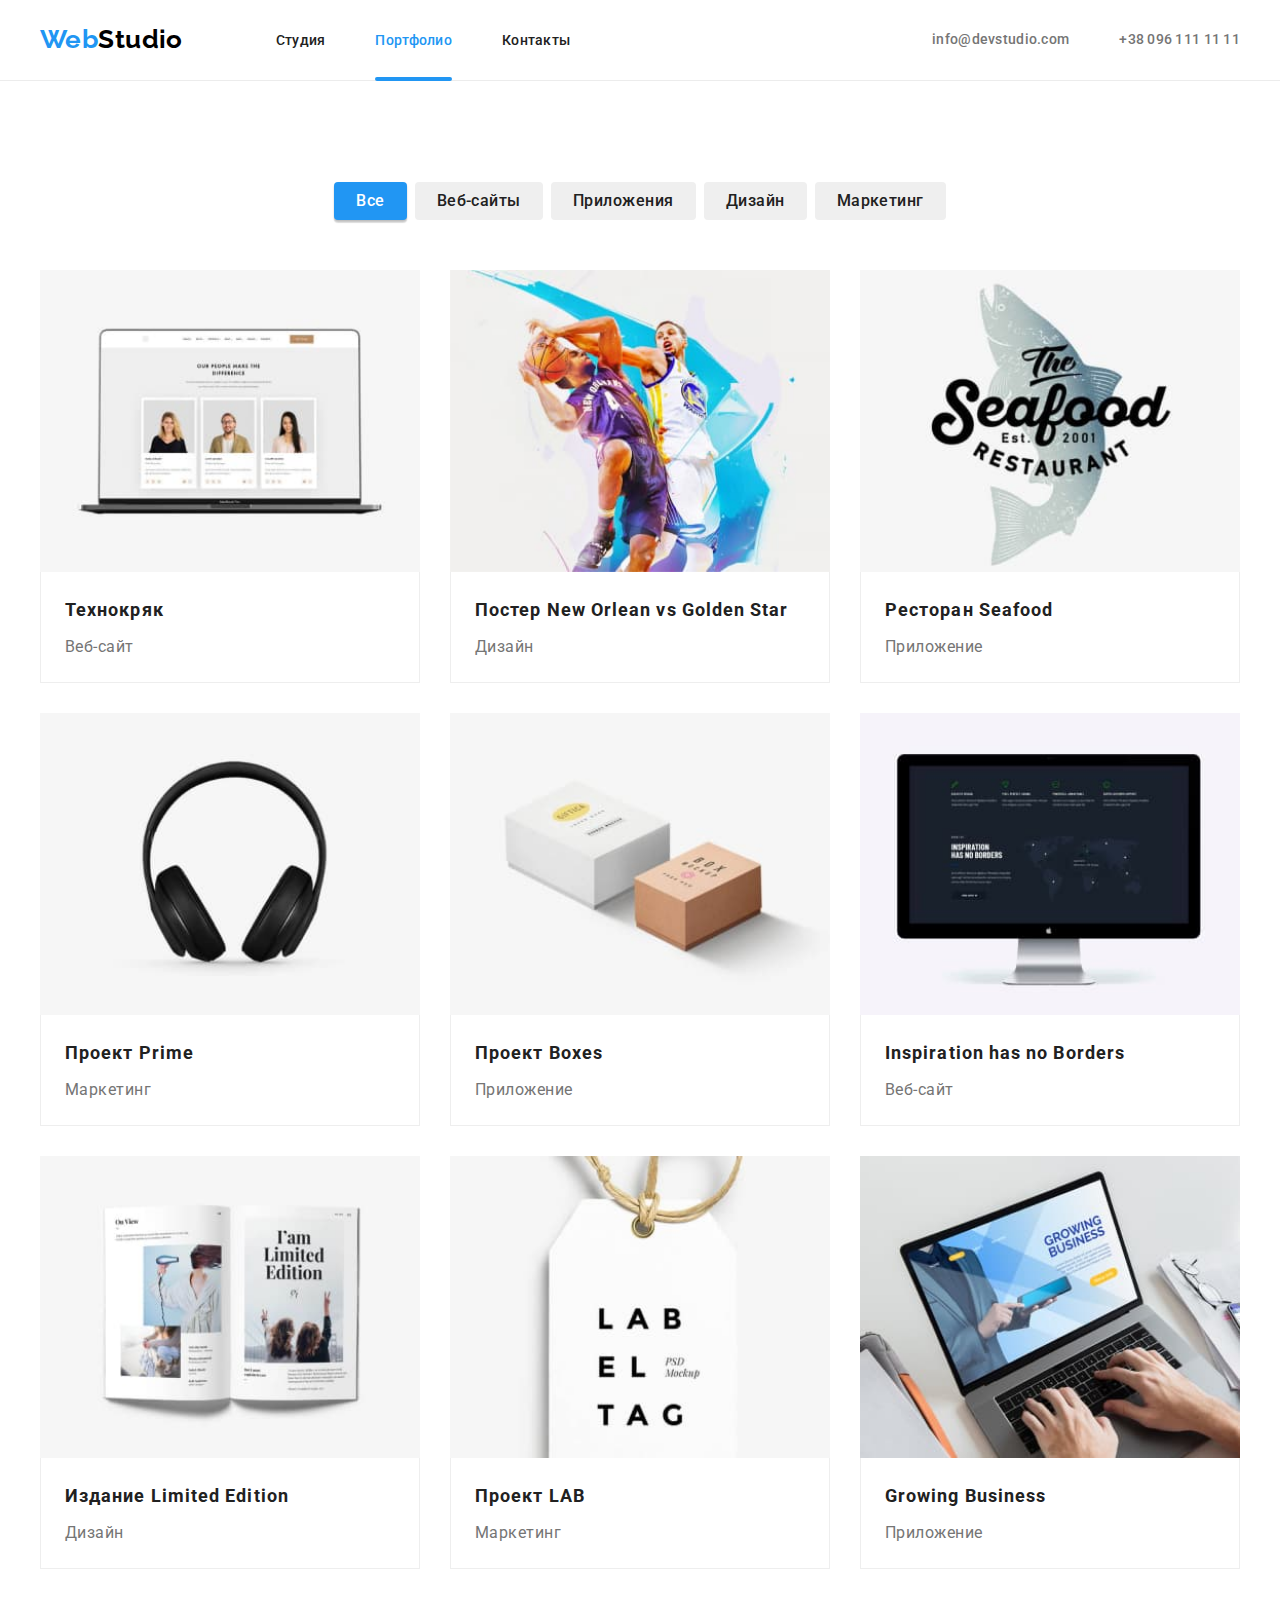
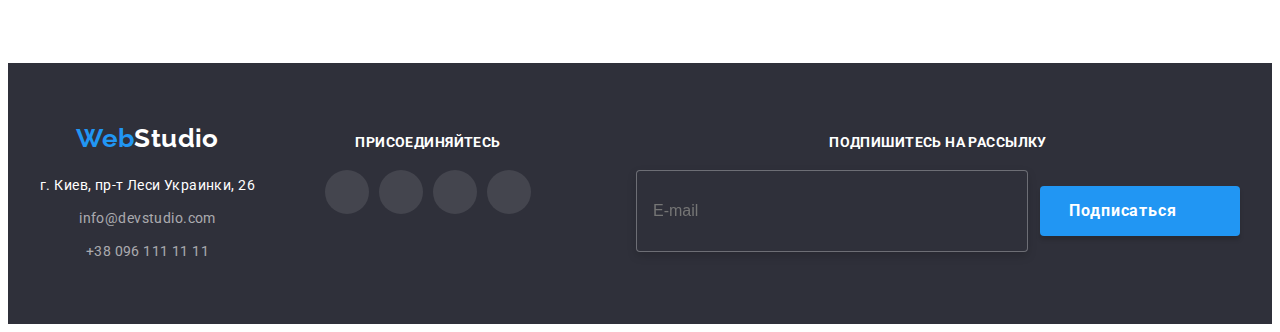
==== commit 5befa4f0: "додає префікс _lg до фото портфоліо" ====
--- a/portfolio.html
+++ b/portfolio.html
@@ -276,7 +276,7 @@
                 <div class="card__thumb">
                   <img
                     class="card__image"
-                    src="./images/portfolio/photos-our-portfolio-1.jpg"
+                    src="./images/portfolio/photos-our-portfolio-1_lg.jpg"
                     alt="Разработка веб-сайта Технокряк"
                     width="370"
                     height="294"
@@ -301,7 +301,7 @@
                   <div class="scene__wrapper">
                     <img
                       class="card__image"
-                      src="./images/portfolio/photos-our-portfolio-2.jpg"
+                      src="./images/portfolio/photos-our-portfolio-2_lg.jpg"
                       alt="Разработка дизайна постера"
                       width="370"
                       height="294"
@@ -332,7 +332,7 @@
                 <div class="card__thumb">
                   <img
                     class="card__image"
-                    src="./images/portfolio/photos-our-portfolio-3.jpg"
+                    src="./images/portfolio/photos-our-portfolio-3_lg.jpg"
                     alt="Создание приложения для ресторана Seafood"
                     width="370"
                     height="294"
@@ -355,7 +355,7 @@
                 <div class="card__thumb">
                   <img
                     class="card__image"
-                    src="./images/portfolio/photos-our-portfolio-4.jpg"
+                    src="./images/portfolio/photos-our-portfolio-4_lg.jpg"
                     alt="Маркетинг для проекта Prime"
                     width="370"
                     height="294"
@@ -378,7 +378,7 @@
                 <div class="card__thumb">
                   <img
                     class="card__image"
-                    src="./images/portfolio/photos-our-portfolio-5.jpg"
+                    src="./images/portfolio/photos-our-portfolio-5_lg.jpg"
                     alt="Разработка и запуск приложения Boxes"
                     width="370"
                     height="294"
@@ -402,7 +402,7 @@
                 <div class="card__thumb">
                   <img
                     class="card__image"
-                    src="./images/portfolio/photos-our-portfolio-6.jpg"
+                    src="./images/portfolio/photos-our-portfolio-6_lg.jpg"
                     alt="Проектировка сайта «Inspiration has no Borders»"
                     width="370"
                     height="294"
@@ -430,7 +430,7 @@
                 <div class="card__thumb">
                   <img
                     class="card__image"
-                    src="./images/portfolio/photos-our-portfolio-7.jpg"
+                    src="./images/portfolio/photos-our-portfolio-7_lg.jpg"
                     alt="Разработка дизайна Limited Edition"
                     width="370"
                     height="294"
@@ -454,7 +454,7 @@
                 <div class="card__thumb">
                   <img
                     class="card__image"
-                    src="./images/portfolio/photos-our-portfolio-8.jpg"
+                    src="./images/portfolio/photos-our-portfolio-8_lg.jpg"
                     alt="Маркетинг для проекта LAB"
                     width="370"
                     height="294"
@@ -478,7 +478,7 @@
                 <div class="card__thumb">
                   <img
                     class="card__image"
-                    src="./images/portfolio/photos-our-portfolio-9.jpg"
+                    src="./images/portfolio/photos-our-portfolio-9_lg.jpg"
                     alt="Разработка и тестирование приложения Growing Business"
                     width="370"
                     height="294"
--- a/css/main.min.css
+++ b/css/main.min.css
@@ -1,5 +1,5 @@
 :root{--main-font: Roboto, sans-serif;--secondary-font: Raleway, sans-serif;--main-text-color: #757575;--secondary-text-color: #ffffff;--accent-color: #2196f3;--title-color: #212121;--footer-link-color: rgba(255, 255, 255, 0.6);--logo-black-color: #000000;--button-hover-color: #188ce8;--icon-color: #afb1b8;--icon-color-hover: #ffffff;--form-text-color: rgba(33, 33, 33, 0.2);--placeholder-text-color: rgba(117, 117, 117, 0.5);--main-background-color: #ffffff;--dark-background-color: #2f303a;--secondary-background-color: #f5f4fa;--footer-background-icon-color: rgba(255, 255, 255, 0.1);--background-color-overlay: rgba(33, 150, 243, 0.9);--background-thumb: rgba(47, 48, 58, 0.8);--backdrop-background-color: rgba(0, 0, 0, 0.2);--header-board-color: #ececec;--form-input-border: 1px solid rgba(33, 33, 33, 0.2);--border-color: #eeeeee;--card-shadow: 0px 1px 3px rgba(0, 0, 0, 0.12), 0px 1px 1px rgba(0, 0, 0, 0.14),
     0px 2px 1px rgba(0, 0, 0, 0.2);--button-shadow: 0px 3px 1px rgba(0, 0, 0, 0.1), 0px 1px 2px rgba(0, 0, 0, 0.08),
     0px 2px 2px rgba(0, 0, 0, 0.12);--portfolio-shadow: 0px 1px 1px rgba(0, 0, 0, 0.12), 0px 4px 4px rgba(0, 0, 0, 0.06),
-    1px 4px 6px rgba(0, 0, 0, 0.16);--box-shadow: 0px 4px 4px rgba(0, 0, 0, 0.15);--transition-duration: 250ms;--transition-timing-function: cubic-bezier(0.4, 0, 0.2, 1);--modal-button-border-close: 1px solid rgba(0, 0, 0, 0.1)}body{font-family:var(--main-font);font-size:14px;letter-spacing:0.03em;padding-top:80px;color:var(--main-text-color);background-color:var(--main-background-color)}.visually-hidden{position:absolute;white-space:nowrap;width:1px;height:1px;overflow:hidden;border:0;padding:0;clip:rect(0 0 0 0);-webkit-clip-path:inset(50%);clip-path:inset(50%);margin:-1px}body{font-family:var(--main-font);font-size:14px;letter-spacing:0.03em;padding-top:80px;color:var(--main-text-color);background-color:var(--main-background-color)}h1,h2,h3,p{margin:0}ul,ol{list-style:none;padding:0;margin:0}a{text-decoration:none}img{display:block;max-width:100%;height:auto}textarea{resize:none}.section{padding-top:60px;padding-bottom:60px}@media screen and (min-width: 1200px){.section{padding-top:94px;padding-bottom:94px}}.container{padding-left:15px;padding-right:15px;margin-left:auto;margin-right:auto}@media screen and (min-width: 480px){.container{width:480px}}@media screen and (min-width: 768px){.container{width:768px}}@media screen and (min-width: 1200px){.container{width:1200px}}.scene{width:100%;max-width:100%;height:100%;-webkit-perspective:600px;perspective:600px}.scene__wrapper{width:100%;height:100%;-webkit-transition:-webkit-transform 1000ms;transition:-webkit-transform 1000ms;transition:transform 1000ms;transition:transform 1000ms, -webkit-transform 1000ms;-webkit-transform-style:preserve-3d;transform-style:preserve-3d;cursor:pointer;position:relative}.card__link:hover .scene__wrapper,.card__link:focus .scene__wrapper{-webkit-transform:rotateY(180deg);transform:rotateY(180deg)}.scene__face{position:absolute;font-size:18px;line-height:1.56;letter-spacing:0.03em;color:white;-webkit-backface-visibility:hidden;backface-visibility:hidden}.scene__face--back{position:absolute;top:0;left:0;height:100%;padding:63px 24px;background-color:var(--background-color-overlay);-webkit-transform:rotateY(180deg);transform:rotateY(180deg)}.button{font-family:inherit;font-size:16px;font-weight:700;line-height:1.88;letter-spacing:0.06em;min-width:200px;min-height:50px;border:none;border-radius:4px;cursor:pointer;color:var(--secondary-text-color);background-color:var(--accent-color);-webkit-box-shadow:var(--box-shadow);box-shadow:var(--box-shadow);-webkit-transition:background-color var(--transition-duration) var(--transition-timing-function);transition:background-color var(--transition-duration) var(--transition-timing-function)}.button:hover,.button:focus{background-color:var(--button-hover-color)}.button-close{position:absolute;top:8px;right:8px;display:-webkit-box;display:-ms-flexbox;display:flex;-webkit-box-align:center;-ms-flex-align:center;align-items:center;-webkit-box-pack:center;-ms-flex-pack:center;justify-content:center;width:30px;height:30px;padding:0;border:var(--modal-button-border-close);border-radius:50%;color:var(--logo-black-color);background-color:var(--main-background-color);cursor:pointer;-webkit-transition:color;transition:color;-webkit-transition-duration:var(--transition-duration);transition-duration:var(--transition-duration);-webkit-transition-timing-function:var(--transition-timing-function);transition-timing-function:var(--transition-timing-function)}.button-close:hover,.button-close:focus{color:var(--accent-color)}.button-close__icon{fill:currentColor}.social{display:-webkit-box;display:-ms-flexbox;display:flex;-webkit-box-align:center;-ms-flex-align:center;align-items:center;-webkit-box-pack:center;-ms-flex-pack:center;justify-content:center}.social__item:not(:last-child){margin-right:10px}.social__link{display:-webkit-box;display:-ms-flexbox;display:flex;-webkit-box-align:center;-ms-flex-align:center;align-items:center;-webkit-box-pack:center;-ms-flex-pack:center;justify-content:center;width:44px;height:44px;border-radius:50%;color:var(--icon-color);background-color:var(--main-background-color);-webkit-transition:color var(--transition-duration) var(--transition-timing-function),background-color var(--transition-duration) var(--transition-timing-function);transition:color var(--transition-duration) var(--transition-timing-function),background-color var(--transition-duration) var(--transition-timing-function)}.social__link:hover,.social__link:focus{color:var(--icon-color-hover);background-color:var(--button-hover-color)}.social__icon{fill:currentColor}.logo{text-decoration:none;font-family:var(--secondary-font);font-weight:700;font-size:24px;line-height:1.16;color:var(--accent-color)}@media screen and (min-width: 1200px){.logo{font-size:26px;line-height:1.19}}.backdrop{position:fixed;top:0;left:0;width:100%;height:100%;background-color:var(--backdrop-background-color);z-index:100;opacity:1;-webkit-transition:opacity var(--transition-duration) var(--transition-timing-function);transition:opacity var(--transition-duration) var(--transition-timing-function)}.backdrop.is-hidden{opacity:0;pointer-events:none}.backdrop.is-hidden .modal-wrapper{-webkit-transform:translate(-50%, -50%) scale(2);transform:translate(-50%, -50%) scale(2);opacity:0}.modal-wrapper{position:absolute;top:50%;left:50%;-webkit-transform:translate(-50%, -50%) scale(1);transform:translate(-50%, -50%) scale(1);opacity:1;width:528px;min-height:581px;padding:40px;background-color:var(--main-background-color);-webkit-box-shadow:var(--card-shadow);box-shadow:var(--card-shadow);border-radius:4px;-webkit-transition:opacity var(--transition-duration) var(--transition-timing-function),-webkit-transform var(--transition-duration) var(--transition-timing-function);transition:opacity var(--transition-duration) var(--transition-timing-function),-webkit-transform var(--transition-duration) var(--transition-timing-function);transition:transform var(--transition-duration) var(--transition-timing-function),opacity var(--transition-duration) var(--transition-timing-function);transition:transform var(--transition-duration) var(--transition-timing-function),opacity var(--transition-duration) var(--transition-timing-function),-webkit-transform var(--transition-duration) var(--transition-timing-function)}.form__title{display:-webkit-box;display:-ms-flexbox;display:flex;-webkit-box-pack:center;-ms-flex-pack:center;justify-content:center;font-weight:700;font-size:20px;line-height:1.15;margin-bottom:12px;color:var(--title-color)}.form__label{display:block;margin-bottom:10px;text-align:left;color:var(--title-color)}.form__input-headline{display:block;text-align:left;font-weight:400;font-size:12px;line-height:1.17;letter-spacing:0.01em;margin-bottom:5px;color:var(--main-text-color)}.form__input-container{position:relative;display:block}.form__input{display:block;width:100%;height:40px;border:var(--form-input-border);border-radius:4px;padding:12px 12px 12px 42px;cursor:pointer;-webkit-transition:border var(--transition-duration) var(--transition-timing-function);transition:border var(--transition-duration) var(--transition-timing-function)}.form__input:focus,.form__input:hover{border:1px solid #2196f3;outline:0}.form__icon{position:absolute;top:50%;left:15px;-webkit-transform:translateY(-50%);transform:translateY(-50%);fill:currentColor;pointer-events:none;-webkit-transition:color var(--transition-duration) var(--transition-timing-function);transition:color var(--transition-duration) var(--transition-timing-function)}.form__input:focus+.form__icon,.form__input:hover+.form__icon{color:var(--accent-color)}.form__label-textarea{display:block;margin-bottom:20px}.form__textarea{width:100%;height:120px;padding:12px 16px;border:1px solid var(--form-text-color);border-radius:4px;cursor:pointer;-webkit-transition:border var(--transition-duration) var(--transition-timing-function);transition:border var(--transition-duration) var(--transition-timing-function)}.form__textarea:focus,.form__textarea:hover{border:1px solid #2196f3;outline:0}.form__textarea::-webkit-input-placeholder{font-weight:400;font-size:14px;line-height:1.14;letter-spacing:0.01em;color:var(--placeholder-text-color)}.form__textarea:-ms-input-placeholder{font-weight:400;font-size:14px;line-height:1.14;letter-spacing:0.01em;color:var(--placeholder-text-color)}.form__textarea::-ms-input-placeholder{font-weight:400;font-size:14px;line-height:1.14;letter-spacing:0.01em;color:var(--placeholder-text-color)}.form__textarea::placeholder{font-weight:400;font-size:14px;line-height:1.14;letter-spacing:0.01em;color:var(--placeholder-text-color)}.form__terms-label{position:relative;display:-webkit-box;display:-ms-flexbox;display:flex;-webkit-box-align:center;-ms-flex-align:center;align-items:center;-webkit-box-pack:center;-ms-flex-pack:center;justify-content:center;margin-bottom:30px;color:var(--title-color)}.form__terms-icon{margin-right:8px;--color4: #ffffff;--color5: #ffffff;-webkit-transition:fill var(--transition-duration) var(--transition-timing-function);transition:fill var(--transition-duration) var(--transition-timing-function)}.form__terms-input:hover+.form__terms-icon,.form__terms-input:focus+.form__terms-icon{fill:var(--color3, #2196f3)}.form__terms-input:checked+.form__terms-icon{--color4: #2196f3;--color5: #ffffff}.form__terms-input{position:absolute;width:1px;height:1px;margin:-1px;border:0;padding:0;white-space:nowrap;-webkit-clip-path:inset(100%);clip-path:inset(100%);clip:rect(0 0 0 0);overflow:hidden;position:absolute}.form__terms-text{font-weight:400;font-size:14px;line-height:1.71;letter-spacing:0.03em;color:var(--main-text-color)}.form__terms-link{color:var(--accent-color);text-decoration:underline}.filter__list{display:-webkit-box;display:-ms-flexbox;display:flex;-ms-flex-wrap:wrap;flex-wrap:wrap;margin-bottom:40px}@media screen and (min-width: 768px){.filter__list{-webkit-box-align:center;-ms-flex-align:center;align-items:center;-webkit-box-pack:center;-ms-flex-pack:center;justify-content:center;margin-bottom:30px}}@media screen and (min-width: 1200px){.filter__list{margin-bottom:50px}}.filter__item:not(:last-child){margin-right:8px}@media screen and (max-width: 767.98px){.filter__item:not(:last-child){margin-bottom:8px}}.filter__btn{font-family:inherit;font-weight:500;font-size:16px;line-height:1.63;letter-spacing:0.03em;text-align:center;cursor:pointer;border:none;border-radius:4px;padding:6px 22px;color:var(--title-color);-webkit-transition:background-color var(--transition-duration) var(--transition-timing-function),color var(--transition-duration) var(--transition-timing-function),-webkit-box-shadow var(--transition-duration) var(--transition-timing-function);transition:background-color var(--transition-duration) var(--transition-timing-function),color var(--transition-duration) var(--transition-timing-function),-webkit-box-shadow var(--transition-duration) var(--transition-timing-function);transition:background-color var(--transition-duration) var(--transition-timing-function),color var(--transition-duration) var(--transition-timing-function),box-shadow var(--transition-duration) var(--transition-timing-function);transition:background-color var(--transition-duration) var(--transition-timing-function),color var(--transition-duration) var(--transition-timing-function),box-shadow var(--transition-duration) var(--transition-timing-function),-webkit-box-shadow var(--transition-duration) var(--transition-timing-function)}.filter__btn:hover,.filter__btn:focus{background-color:var(--accent-color);color:var(--secondary-text-color);-webkit-box-shadow:var(--button-shadow);box-shadow:var(--button-shadow)}.filter__btn--activ{background-color:var(--accent-color);color:var(--secondary-text-color);-webkit-box-shadow:var(--button-shadow);box-shadow:var(--button-shadow)}.mobile-menu{position:fixed;top:0;left:0;width:100%;height:100%;padding:48px 40px;display:-webkit-box;display:-ms-flexbox;display:flex;-webkit-box-orient:vertical;-webkit-box-direction:normal;-ms-flex-direction:column;flex-direction:column;-webkit-transform:translateX(100%);transform:translateX(100%);background-color:var(--main-background-color)}@media screen and (min-width: 768px){.mobile-menu{display:none}}.mobile-menu.is-open{-webkit-transform:translateX(0%);transform:translateX(0%)}.mobile-menu__item{margin-bottom:32px}.mobile-menu__link{font-weight:500;font-size:40px;line-height:1.18;letter-spacing:0.02em;color:var(--title-color)}.mobile-menu__link--active{color:var(--accent-color)}.mobile-menu__contacts{margin-top:auto;margin-bottom:64px}.mobile-menu__contacts-item{display:-webkit-box;display:-ms-flexbox;display:flex;-webkit-box-align:center;-ms-flex-align:center;align-items:center}.mobile-menu__contacts-item:not(:last-child){padding-bottom:32px}.mobile-menu__contacts-link{font-weight:500;letter-spacing:0.02em;color:var(--main-text-color)}.mobile-menu__contacts-link-phone{font-size:34px;line-height:1.18;color:var(--accent-color)}.mobile-menu__contacts-link-email{font-size:24px;line-height:1.16}.mobile-menu__socials{display:-webkit-box;display:-ms-flexbox;display:flex;-webkit-box-align:center;-ms-flex-align:center;align-items:center}.mobile-menu__socials-link{font-weight:500;font-size:18px;line-height:1.22;letter-spacing:0.02em;color:var(--accent-color)}.mobile-menu__socials-item{display:-webkit-box;display:-ms-flexbox;display:flex;-webkit-box-align:center;-ms-flex-align:center;align-items:center}.mobile-menu__socials-item:not(:last-child)::after{content:'';display:inline-block;width:2px;height:22px;margin:0 10px;background-color:rgba(33,33,33,0.2)}@media screen and (max-width: 767.98px){.navigation__logo{display:block;padding-top:16px;padding-bottom:16px}}.menu-button{position:relative;z-index:100;display:block;margin:0;padding:0;border:none;background-color:transparent;margin:0;margin-left:auto}@media screen and (min-width: 768px){.menu-button{display:none}}.menu-button:hover,.menu-button:focus{color:var(--accent-color)}.menu-button__icon{fill:currentColor}.menu-button__icon-close{display:none}.menu-button.is-open .menu-button__icon-close{display:block}.menu-button.is-open .menu-button__icon-menu{display:none}.header{position:fixed;width:100vw;top:0;left:0;z-index:99;background-color:var(--main-background-color);border-bottom:1px solid var(--header-board-color)}.header__container{display:-webkit-box;display:-ms-flexbox;display:flex;-webkit-box-align:center;-ms-flex-align:center;align-items:center}.navigation{display:-webkit-box;display:-ms-flexbox;display:flex;-webkit-box-align:center;-ms-flex-align:center;align-items:center}.logo--black{color:var(--logo-black-color)}@media screen and (min-width: 480px){.navigation__logo{padding-top:16px;padding-bottom:16px}}@media screen and (min-width: 768px){.navigation__logo{padding-top:26px;padding-bottom:26px;margin-right:88px}}@media screen and (min-width: 1200px){.navigation__logo{padding-top:24px;padding-bottom:25px;margin-right:93px}}.navigation__list{display:none}@media screen and (min-width: 768px){.navigation__list{display:-webkit-box;display:-ms-flexbox;display:flex;-webkit-box-align:center;-ms-flex-align:center;align-items:center}}@media screen and (min-width: 768px){.navigation__item:not(:last-child){margin-right:50px}}@media screen and (min-width: 768px){.navigation__link{display:block;padding-top:32px;padding-bottom:32px;font-weight:500;line-height:1.17;letter-spacing:0.02em;text-decoration:none;color:var(--title-color);-webkit-transition:color;transition:color;-webkit-transition-duration:var(--transition-duration);transition-duration:var(--transition-duration);-webkit-transition-timing-function:var(--transition-timing-function);transition-timing-function:var(--transition-timing-function)}.navigation__link:hover,.navigation__link:focus{color:var(--accent-color)}.navigation__link--active{position:relative;color:var(--accent-color)}.navigation__link--active::after{position:absolute;content:'';display:block;bottom:-1px;width:100%;height:4px;border-radius:2px;background-color:var(--accent-color)}}.header__list{display:none}@media screen and (min-width: 768px){.header__list{display:block;margin-left:auto}}@media screen and (min-width: 1200px){.header__list{display:-webkit-box;display:-ms-flexbox;display:flex;-webkit-box-align:center;-ms-flex-align:center;align-items:center;margin-left:auto}}@media screen and (min-width: 768px) and (max-width: 1199.98px){.header__items:not(:last-child){margin-bottom:10px}}@media screen and (min-width: 1200px){.header__items{display:-webkit-box;display:-ms-flexbox;display:flex;-webkit-box-align:center;-ms-flex-align:center;align-items:center}.header__items:not(:last-child){margin-right:30px}}@media screen and (min-width: 768px){.header__contact{font-weight:500;line-height:1.14;letter-spacing:0.02em;text-decoration:none;color:var(--main-text-color);-webkit-transition:color var(--transition-duration) var(--transition-timing-function);transition:color var(--transition-duration) var(--transition-timing-function)}.header__contact:hover,.header__contact:focus{color:var(--accent-color)}}@media screen and (min-width: 1200px){.header__contact{display:-webkit-box;display:-ms-flexbox;display:flex;-webkit-box-align:center;-ms-flex-align:center;align-items:center;padding-top:32px;padding-bottom:32px}}@media screen and (min-width: 768px){.header__icon{fill:currentColor;margin-right:10px}}@media screen and (min-width: 768px) and (max-width: 1199.98px){.header__icon-tablet-email{width:14px;height:10px}}@media screen and (min-width: 768px) and (max-width: 1199.98px){.header__icon-tablet-phone{width:10px;height:14px}}.hero{background-color:var(--dark-background-color);text-align:center;padding-top:118px;padding-bottom:118px;margin-right:auto;margin-left:auto;background-image:-webkit-gradient(linear, left top, right top, from(rgba(47,48,58,0.4)), to(rgba(47,48,58,0.4))),url("../images/business-death-to-enemies.jpg");background-image:linear-gradient(to right, rgba(47,48,58,0.4), rgba(47,48,58,0.4)),url("../images/business-death-to-enemies.jpg");background-repeat:no-repeat;background-position:center;background-size:cover;max-width:480px;height:400px}@media screen and (min-width: 768px){.hero{max-width:768px;height:400px}}@media screen and (min-width: 1200px){.hero{max-width:1600px;height:600px;padding-top:200px;padding-bottom:200px}}.main-title{font-weight:900;font-size:26px;line-height:1.62;letter-spacing:0.06em;text-align:center;text-transform:uppercase}@media screen and (min-width: 1200px){.main-title{font-size:44px;line-height:1.36}}.hero__main-title{margin-bottom:30px;margin-right:auto;margin-left:auto;width:360px;color:var(--secondary-text-color)}@media screen and (min-width: 1200px){.hero__main-title{width:696px}}.title{font-size:36px;font-weight:700;line-height:1.16;text-align:center;margin-bottom:50px;color:var(--title-color)}@media screen and (min-width: 768px){.features__list{display:-webkit-box;display:-ms-flexbox;display:flex;-webkit-box-align:center;-ms-flex-align:center;align-items:center}}@media screen and (min-width: 768px) and (max-width: 1199.98px){.features__list{-ms-flex-wrap:wrap;flex-wrap:wrap;margin:-15px;-webkit-box-align:start;-ms-flex-align:start;align-items:flex-start}}@media screen and (max-width: 767.98px){.features__item{width:100%}.features__item:not(:last-child){margin-bottom:30px}}@media screen and (min-width: 768px){.features__item{width:354px}}@media screen and (min-width: 768px) and (max-width: 1199.98px){.features__item{margin:15px}}@media screen and (min-width: 1200px){.features__item{width:270px}.features__item:not(:last-child){margin-right:30px}}.features__icon-container{display:-webkit-box;display:-ms-flexbox;display:flex;-webkit-box-align:center;-ms-flex-align:center;align-items:center;-webkit-box-pack:center;-ms-flex-pack:center;justify-content:center;height:120px;margin-bottom:30px;border-radius:4px;background-color:var(--secondary-background-color);-webkit-transition:background-color;transition:background-color;-webkit-transition-duration:var(--transition-duration);transition-duration:var(--transition-duration);-webkit-transition-timing-function:var(--transition-timing-function);transition-timing-function:var(--transition-timing-function)}.features__icon-container:hover{background-color:var(--accent-color)}.features__icon-container:hover .features__icon{--color1: #ffffff;--color2: #000000}@media screen and (max-width: 767.98px){.features__icon-container{width:100%}}@media screen and (min-width: 768px){.features__icon-container{width:354px}}@media screen and (min-width: 1200px){.features__icon-container{width:270px}}.features__subtitle{font-weight:700;font-size:14px;line-height:1.14;text-transform:uppercase;margin-bottom:10px;color:var(--title-color)}@media screen and (max-width: 767.98px){.features__subtitle{text-align:center}}.features__text{font-weight:400;line-height:1.71}.hobbies{display:none}@media screen and (min-width: 1200px){.hobbies{display:block;padding-bottom:94px}}@media screen and (min-width: 1200px){.hobbies__list{display:-webkit-box;display:-ms-flexbox;display:flex}}@media screen and (min-width: 1200px){.hobbies__item{position:relative;margin-right:30px}.hobbies__item:last-child{margin-right:0}}@media screen and (min-width: 1200px){.hobbies__thumb{position:absolute;left:0;bottom:0;display:-webkit-box;display:-ms-flexbox;display:flex;-webkit-box-pack:center;-ms-flex-pack:center;justify-content:center;-webkit-box-align:center;-ms-flex-align:center;align-items:center;width:370px;height:70px;background:var(--background-thumb)}}@media screen and (min-width: 1200px){.hobbies__thumb-paragraph{font-weight:700;line-height:1.14;text-align:center;text-transform:uppercase;color:#ffffff}}.team__section{background-color:var(--secondary-background-color)}.team__list{display:block}@media screen and (min-width: 768px){.team__list{display:-webkit-box;display:-ms-flexbox;display:flex}}@media screen and (min-width: 768px) and (max-width: 1199.98px){.team__list{display:-webkit-box;display:-ms-flexbox;display:flex;-ms-flex-wrap:wrap;flex-wrap:wrap;margin:-15px}}.team__item{background-color:var(--main-background-color);-webkit-box-shadow:var(--card-shadow);box-shadow:var(--card-shadow);border-radius:4px 4px 4px 4px}@media screen and (max-width: 767.98px){.team__item:not(:last-child){margin-bottom:30px}}@media screen and (min-width: 768px) and (max-width: 1199.98px){.team__item{width:354px;margin:15px}}@media screen and (min-width: 1200px){.team__item:not(:last-child){margin-right:30px}}.team__img{border-top-left-radius:4px;border-top-right-radius:4px;width:100%;height:auto}.team__container{padding-top:30px;padding-bottom:30px;text-align:center}.team__subtitle{margin-bottom:10px;font-weight:500;font-size:16px;line-height:1.19;text-align:center;color:var(--title-color)}.team__text{font-size:16px;line-height:1.19;text-align:center;margin-bottom:16px}.clients__list{display:-webkit-box;display:-ms-flexbox;display:flex;-ms-flex-wrap:wrap;flex-wrap:wrap;-webkit-box-align:center;-ms-flex-align:center;align-items:center;-webkit-box-pack:center;-ms-flex-pack:center;justify-content:center;margin:-15px}.clients__item{margin:15px}.clients__link{display:-webkit-box;display:-ms-flexbox;display:flex;-webkit-box-align:center;-ms-flex-align:center;align-items:center;-webkit-box-pack:center;-ms-flex-pack:center;justify-content:center;height:92px;border:1px solid #afb1b8;border-radius:4px;color:var(--icon-color);-webkit-transition:color var(--transition-duration) var(--transition-timing-function),border-color var(--transition-duration) var(--transition-timing-function);transition:color var(--transition-duration) var(--transition-timing-function),border-color var(--transition-duration) var(--transition-timing-function)}.clients__link:focus,.clients__link:hover{color:var(--accent-color);border-color:var(--accent-color)}@media screen and (min-width: 480px){.clients__link{width:210px}}@media screen and (min-width: 768px){.clients__link{width:226px}}@media screen and (min-width: 1200px){.clients__link{width:170px}}.clients__icon{fill:currentColor}.portfolio{padding-top:60px;padding-bottom:60px}@media screen and (min-width: 1200px){.portfolio{padding-top:94px;padding-bottom:94px}}.portfolio__main-title{color:var(--title-color)}@media screen and (min-width: 768px){.card{display:-webkit-box;display:-ms-flexbox;display:flex;-ms-flex-wrap:wrap;flex-wrap:wrap}}.card__item{width:100%}.card__item:not(:last-child){margin-bottom:30px}@media screen and (min-width: 768px) and (max-width: 1199.98px){.card__item{width:calc((100% - 1 * 30px) / 2);margin-right:30px;margin-bottom:30px}.card__item:nth-child(2n){margin-right:0}.card__item:nth-last-child(-n+1){margin-bottom:0}}@media screen and (min-width: 1200px){.card__item{width:calc((100% - 2 * 30px) / 3);margin-right:30px;margin-bottom:30px}.card__item:nth-child(3n){margin-right:0}.card__item:nth-last-child(-n+3){margin-bottom:0}}.card__link{display:-webkit-box;display:-ms-flexbox;display:flex;-webkit-box-orient:vertical;-webkit-box-direction:normal;-ms-flex-direction:column;flex-direction:column;height:100%;text-decoration:none;-webkit-transition:-webkit-box-shadow var(--transition-duration) var(--transition-timing-function);transition:-webkit-box-shadow var(--transition-duration) var(--transition-timing-function);transition:box-shadow var(--transition-duration) var(--transition-timing-function);transition:box-shadow var(--transition-duration) var(--transition-timing-function), -webkit-box-shadow var(--transition-duration) var(--transition-timing-function)}.card__link:hover,.card__link:focus{background:var(--main-background-color);-webkit-box-shadow:var(--portfolio-shadow);box-shadow:var(--portfolio-shadow)}.card__thumb{position:relative;overflow:hidden}.card__image{display:block;width:100%;max-width:100%;height:auto}.card__overlay{position:absolute;top:0;left:0;width:100%;height:100%;padding:63px 24px;color:var(--secondary-text-color);background-color:var(--background-color-overlay);-webkit-transform:translateY(101%);transform:translateY(101%);-webkit-transition:-webkit-transform;transition:-webkit-transform;transition:transform;transition:transform, -webkit-transform;-webkit-transition-duration:var(--transition-duration);transition-duration:var(--transition-duration);-webkit-transition-timing-function:var(--transition-timing-function);transition-timing-function:var(--transition-timing-function)}.card__link:hover .card__overlay,.card__link:focus .card__overlay{-webkit-transform:translateY(0);transform:translateY(0)}.card__description{font-weight:400;font-size:18px;line-height:1.56;letter-spacing:0.03em}.card__description:not(:last-child){margin-bottom:20px}.card__pre{font-family:var(--main-font);font-size:14px;font-weight:400;font-size:18px;line-height:1.56;letter-spacing:0.03em;margin-top:-10px;margin-left:-120px}.card__text-wrapper{-webkit-box-flex:1;-ms-flex-positive:1;flex-grow:1;padding:20px 24px;border-left:1px solid var(--border-color);border-right:1px solid var(--border-color);border-bottom:1px solid var(--border-color)}.card__subtitle{margin-bottom:4px;font-weight:700;font-size:18px;line-height:2;letter-spacing:0.06em;color:var(--title-color)}.card__caption{font-size:16px;line-height:1.88;letter-spacing:0.03em;color:var(--main-text-color)}.card__caption-wrapper{display:-webkit-box;display:-ms-flexbox;display:flex;-webkit-box-align:center;-ms-flex-align:center;align-items:center}.card__caption-icon{margin-right:10px}.footer{background-color:var(--dark-background-color);padding:60px 0}.footer__container{text-align:center}@media screen and (min-width: 768px){.footer__container{display:-webkit-box;display:-ms-flexbox;display:flex;-ms-flex-wrap:wrap;flex-wrap:wrap;-ms-flex-pack:distribute;justify-content:space-around;-webkit-box-align:baseline;-ms-flex-align:baseline;align-items:baseline}}@media screen and (min-width: 1200px){.footer__container{display:-webkit-box;display:-ms-flexbox;display:flex;-webkit-box-align:baseline;-ms-flex-align:baseline;align-items:baseline}}@media screen and (max-width: 767.98px){.address__container{text-align:center}}@media screen and (min-width: 1200px){.address__container{margin-right:70px}}.footer__logo{display:inline-block;margin-bottom:20px}.logo--white{color:var(--secondary-text-color)}@media screen and (max-width: 1199.98px){.address{margin-bottom:60px}}.address__item:not(:last-child){margin-bottom:8px}@media screen and (min-width: 1200px){.address__item:not(:last-child){margin-bottom:9px}}.address__link{line-height:1.71;font-style:normal;text-decoration:none;-webkit-transition:color--transition-duration --transition-timing-function;transition:color--transition-duration --transition-timing-function}.address__link--white{color:var(--secondary-text-color)}.address__link--grey{color:var(--footer-link-color)}.address__link:hover,.address__link:focus{color:var(--accent-color)}@media screen and (max-width: 767.98px){.social__container{margin-bottom:60px}}@media screen and (min-width: 1200px){.social__container{margin-right:auto}}.social__caption{display:block;text-transform:uppercase;color:var(--secondary-text-color);margin-bottom:20px}@media screen and (max-width: 1199.98px){.social__caption{text-align:center}}.social__link--footer{color:var(--secondary-text-color);background-color:var(--footer-background-icon-color);-webkit-transition:background-color var(--transition-duration) var(--transition-timing-function);transition:background-color var(--transition-duration) var(--transition-timing-function)}.subscribe__caption{display:block;text-transform:uppercase;color:var(--secondary-text-color);margin-bottom:20px}.subscribe__form{display:block}@media screen and (min-width: 1200px){.subscribe__form{display:-webkit-box;display:-ms-flexbox;display:flex;-webkit-box-align:center;-ms-flex-align:center;align-items:center}}.subscribe__input{display:block;width:100%;min-height:50px;padding:15px 16px;margin-right:12px;border-radius:4px;cursor:pointer;font-size:16px;line-height:1.25;font-weight:400;color:var(--secondary-text-color);background-color:var(--dark-background-color);border:1px solid rgba(255,255,255,0.3);-webkit-filter:drop-shadow(0px 4px 4px rgba(0,0,0,0.15));filter:drop-shadow(0px 4px 4px rgba(0,0,0,0.15));-webkit-transition:border var(--transition-duration) var(--transition-timing-function);transition:border var(--transition-duration) var(--transition-timing-function)}.subscribe__input:focus,.subscribe__input:hover{border-color:var(--accent-color);outline:0}@media screen and (min-width: 768px){.subscribe__input{width:450px}}@media screen and (min-width: 1200px){.subscribe__input{width:358px}}@media screen and (max-width: 1199.98px){.subscribe__input{margin-bottom:20px}}.subscribe__label::-webkit-input-placeholder{color:var(--footer-link-color)}.subscribe__label:-ms-input-placeholder{color:var(--footer-link-color)}.subscribe__label::-ms-input-placeholder{color:var(--footer-link-color)}.subscribe__label::placeholder{color:var(--footer-link-color)}.button--icon{display:-webkit-box;display:-ms-flexbox;display:flex;-webkit-box-align:center;-ms-flex-align:center;align-items:center;-webkit-box-pack:center;-ms-flex-pack:center;justify-content:center}.subscribe__icon{fill:currentColor;margin-left:10px}
+    1px 4px 6px rgba(0, 0, 0, 0.16);--box-shadow: 0px 4px 4px rgba(0, 0, 0, 0.15);--transition-duration: 250ms;--transition-timing-function: cubic-bezier(0.4, 0, 0.2, 1);--modal-button-border-close: 1px solid rgba(0, 0, 0, 0.1)}body{font-family:var(--main-font);font-size:14px;letter-spacing:0.03em;padding-top:80px;color:var(--main-text-color);background-color:var(--main-background-color)}.visually-hidden{position:absolute;white-space:nowrap;width:1px;height:1px;overflow:hidden;border:0;padding:0;clip:rect(0 0 0 0);-webkit-clip-path:inset(50%);clip-path:inset(50%);margin:-1px}body{font-family:var(--main-font);font-size:14px;letter-spacing:0.03em;padding-top:80px;color:var(--main-text-color);background-color:var(--main-background-color)}h1,h2,h3,p{margin:0}ul,ol{list-style:none;padding:0;margin:0}a{text-decoration:none}img{display:block;max-width:100%;height:auto}textarea{resize:none}.section{padding-top:60px;padding-bottom:60px}@media screen and (min-width: 1200px){.section{padding-top:94px;padding-bottom:94px}}.container{padding-left:15px;padding-right:15px;margin-left:auto;margin-right:auto}@media screen and (min-width: 480px){.container{width:480px}}@media screen and (min-width: 768px){.container{width:768px}}@media screen and (min-width: 1200px){.container{width:1200px}}.scene{width:100%;max-width:100%;height:100%;-webkit-perspective:600px;perspective:600px}.scene__wrapper{width:100%;height:100%;-webkit-transition:-webkit-transform 1000ms;transition:-webkit-transform 1000ms;transition:transform 1000ms;transition:transform 1000ms, -webkit-transform 1000ms;-webkit-transform-style:preserve-3d;transform-style:preserve-3d;cursor:pointer;position:relative}.card__link:hover .scene__wrapper,.card__link:focus .scene__wrapper{-webkit-transform:rotateY(180deg);transform:rotateY(180deg)}.scene__face{position:absolute;font-size:18px;line-height:1.56;letter-spacing:0.03em;color:white;-webkit-backface-visibility:hidden;backface-visibility:hidden}.scene__face--back{position:absolute;top:0;left:0;height:100%;padding:63px 24px;background-color:var(--background-color-overlay);-webkit-transform:rotateY(180deg);transform:rotateY(180deg)}.button{font-family:inherit;font-size:16px;font-weight:700;line-height:1.88;letter-spacing:0.06em;min-width:200px;min-height:50px;border:none;border-radius:4px;cursor:pointer;color:var(--secondary-text-color);background-color:var(--accent-color);-webkit-box-shadow:var(--box-shadow);box-shadow:var(--box-shadow);-webkit-transition:background-color var(--transition-duration) var(--transition-timing-function);transition:background-color var(--transition-duration) var(--transition-timing-function)}.button:hover,.button:focus{background-color:var(--button-hover-color)}.button-close{position:absolute;top:8px;right:8px;display:-webkit-box;display:-ms-flexbox;display:flex;-webkit-box-align:center;-ms-flex-align:center;align-items:center;-webkit-box-pack:center;-ms-flex-pack:center;justify-content:center;width:30px;height:30px;padding:0;border:var(--modal-button-border-close);border-radius:50%;color:var(--logo-black-color);background-color:var(--main-background-color);cursor:pointer;-webkit-transition:color;transition:color;-webkit-transition-duration:var(--transition-duration);transition-duration:var(--transition-duration);-webkit-transition-timing-function:var(--transition-timing-function);transition-timing-function:var(--transition-timing-function)}.button-close:hover,.button-close:focus{color:var(--accent-color)}.button-close__icon{fill:currentColor}.social{display:-webkit-box;display:-ms-flexbox;display:flex;-webkit-box-align:center;-ms-flex-align:center;align-items:center;-webkit-box-pack:center;-ms-flex-pack:center;justify-content:center}.social__item:not(:last-child){margin-right:10px}.social__link{display:-webkit-box;display:-ms-flexbox;display:flex;-webkit-box-align:center;-ms-flex-align:center;align-items:center;-webkit-box-pack:center;-ms-flex-pack:center;justify-content:center;width:44px;height:44px;border-radius:50%;color:var(--icon-color);background-color:var(--main-background-color);-webkit-transition:color var(--transition-duration) var(--transition-timing-function),background-color var(--transition-duration) var(--transition-timing-function);transition:color var(--transition-duration) var(--transition-timing-function),background-color var(--transition-duration) var(--transition-timing-function)}.social__link:hover,.social__link:focus{color:var(--icon-color-hover);background-color:var(--button-hover-color)}.social__icon{fill:currentColor}.logo{text-decoration:none;font-family:var(--secondary-font);font-weight:700;font-size:24px;line-height:1.16;color:var(--accent-color)}@media screen and (min-width: 1200px){.logo{font-size:26px;line-height:1.19}}.backdrop{position:fixed;top:0;left:0;width:100%;height:100%;background-color:var(--backdrop-background-color);z-index:100;opacity:1;-webkit-transition:opacity var(--transition-duration) var(--transition-timing-function);transition:opacity var(--transition-duration) var(--transition-timing-function)}.backdrop.is-hidden{opacity:0;pointer-events:none}.backdrop.is-hidden .modal-wrapper{-webkit-transform:translate(-50%, -50%) scale(2);transform:translate(-50%, -50%) scale(2);opacity:0}.modal-wrapper{position:absolute;top:50%;left:50%;-webkit-transform:translate(-50%, -50%) scale(1);transform:translate(-50%, -50%) scale(1);opacity:1;width:450px;min-height:609px;padding:40px;background-color:var(--main-background-color);-webkit-box-shadow:var(--card-shadow);box-shadow:var(--card-shadow);border-radius:4px;-webkit-transition:opacity var(--transition-duration) var(--transition-timing-function),-webkit-transform var(--transition-duration) var(--transition-timing-function);transition:opacity var(--transition-duration) var(--transition-timing-function),-webkit-transform var(--transition-duration) var(--transition-timing-function);transition:transform var(--transition-duration) var(--transition-timing-function),opacity var(--transition-duration) var(--transition-timing-function);transition:transform var(--transition-duration) var(--transition-timing-function),opacity var(--transition-duration) var(--transition-timing-function),-webkit-transform var(--transition-duration) var(--transition-timing-function)}@media screen and (min-width: 1200px){.modal-wrapper{width:528px;min-height:581px;padding:40px}}.form__title{display:-webkit-box;display:-ms-flexbox;display:flex;-webkit-box-pack:center;-ms-flex-pack:center;justify-content:center;font-weight:700;font-size:20px;line-height:1.15;margin-bottom:12px;color:var(--title-color)}.form__label{display:block;margin-bottom:10px;text-align:left;color:var(--title-color)}.form__input-headline{display:block;text-align:left;font-weight:400;font-size:12px;line-height:1.17;letter-spacing:0.01em;margin-bottom:5px;color:var(--main-text-color)}.form__input-container{position:relative;display:block}.form__input{display:block;width:100%;height:40px;border:var(--form-input-border);border-radius:4px;padding:12px 12px 12px 42px;cursor:pointer;-webkit-transition:border var(--transition-duration) var(--transition-timing-function);transition:border var(--transition-duration) var(--transition-timing-function)}.form__input:focus,.form__input:hover{border:1px solid #2196f3;outline:0}.form__icon{position:absolute;top:50%;left:15px;-webkit-transform:translateY(-50%);transform:translateY(-50%);fill:currentColor;pointer-events:none;-webkit-transition:color var(--transition-duration) var(--transition-timing-function);transition:color var(--transition-duration) var(--transition-timing-function)}.form__input:focus+.form__icon,.form__input:hover+.form__icon{color:var(--accent-color)}.form__label-textarea{display:block;margin-bottom:20px}.form__textarea{width:100%;height:120px;padding:12px 16px;border:1px solid var(--form-text-color);border-radius:4px;cursor:pointer;-webkit-transition:border var(--transition-duration) var(--transition-timing-function);transition:border var(--transition-duration) var(--transition-timing-function)}.form__textarea:focus,.form__textarea:hover{border:1px solid #2196f3;outline:0}.form__textarea::-webkit-input-placeholder{font-weight:400;font-size:14px;line-height:1.14;letter-spacing:0.01em;color:var(--placeholder-text-color)}.form__textarea:-ms-input-placeholder{font-weight:400;font-size:14px;line-height:1.14;letter-spacing:0.01em;color:var(--placeholder-text-color)}.form__textarea::-ms-input-placeholder{font-weight:400;font-size:14px;line-height:1.14;letter-spacing:0.01em;color:var(--placeholder-text-color)}.form__textarea::placeholder{font-weight:400;font-size:14px;line-height:1.14;letter-spacing:0.01em;color:var(--placeholder-text-color)}.form__terms-label{position:relative;display:-webkit-box;display:-ms-flexbox;display:flex;-webkit-box-align:center;-ms-flex-align:center;align-items:center;-webkit-box-pack:center;-ms-flex-pack:center;justify-content:center;margin-bottom:30px;color:var(--title-color)}.form__terms-icon{margin-right:8px;--color4: #ffffff;--color5: #ffffff;-webkit-transition:fill var(--transition-duration) var(--transition-timing-function);transition:fill var(--transition-duration) var(--transition-timing-function)}.form__terms-input:hover+.form__terms-icon,.form__terms-input:focus+.form__terms-icon{fill:var(--color3, #2196f3)}.form__terms-input:checked+.form__terms-icon{--color4: #2196f3;--color5: #ffffff}.form__terms-input{position:absolute;width:1px;height:1px;margin:-1px;border:0;padding:0;white-space:nowrap;-webkit-clip-path:inset(100%);clip-path:inset(100%);clip:rect(0 0 0 0);overflow:hidden;position:absolute}.form__terms-text{font-weight:400;font-size:12px;line-height:1.16;letter-spacing:0.03em;color:var(--main-text-color)}@media screen and (min-width: 1200px){.form__terms-text{font-size:14px;line-height:1.71}}.form__terms-link{color:var(--accent-color);text-decoration:underline}.filter__list{display:-webkit-box;display:-ms-flexbox;display:flex;-ms-flex-wrap:wrap;flex-wrap:wrap;margin-bottom:40px}@media screen and (min-width: 768px){.filter__list{-webkit-box-align:center;-ms-flex-align:center;align-items:center;-webkit-box-pack:center;-ms-flex-pack:center;justify-content:center;margin-bottom:30px}}@media screen and (min-width: 1200px){.filter__list{margin-bottom:50px}}.filter__item:not(:last-child){margin-right:8px}@media screen and (max-width: 767.98px){.filter__item:not(:last-child){margin-bottom:8px}}.filter__btn{font-family:inherit;font-weight:500;font-size:16px;line-height:1.63;letter-spacing:0.03em;text-align:center;cursor:pointer;border:none;border-radius:4px;padding:6px 22px;color:var(--title-color);-webkit-transition:background-color var(--transition-duration) var(--transition-timing-function),color var(--transition-duration) var(--transition-timing-function),-webkit-box-shadow var(--transition-duration) var(--transition-timing-function);transition:background-color var(--transition-duration) var(--transition-timing-function),color var(--transition-duration) var(--transition-timing-function),-webkit-box-shadow var(--transition-duration) var(--transition-timing-function);transition:background-color var(--transition-duration) var(--transition-timing-function),color var(--transition-duration) var(--transition-timing-function),box-shadow var(--transition-duration) var(--transition-timing-function);transition:background-color var(--transition-duration) var(--transition-timing-function),color var(--transition-duration) var(--transition-timing-function),box-shadow var(--transition-duration) var(--transition-timing-function),-webkit-box-shadow var(--transition-duration) var(--transition-timing-function)}.filter__btn:hover,.filter__btn:focus{background-color:var(--accent-color);color:var(--secondary-text-color);-webkit-box-shadow:var(--button-shadow);box-shadow:var(--button-shadow)}.filter__btn--activ{background-color:var(--accent-color);color:var(--secondary-text-color);-webkit-box-shadow:var(--button-shadow);box-shadow:var(--button-shadow)}.mobile-menu{position:fixed;top:0;left:0;width:100%;height:100%;padding:48px 40px;display:-webkit-box;display:-ms-flexbox;display:flex;-webkit-box-orient:vertical;-webkit-box-direction:normal;-ms-flex-direction:column;flex-direction:column;-webkit-transform:translateX(100%);transform:translateX(100%);background-color:var(--main-background-color)}@media screen and (min-width: 768px){.mobile-menu{display:none}}.mobile-menu.is-open{-webkit-transform:translateX(0%);transform:translateX(0%)}.mobile-menu__item{margin-bottom:32px}.mobile-menu__link{font-weight:500;font-size:40px;line-height:1.18;letter-spacing:0.02em;color:var(--title-color)}.mobile-menu__link--active{color:var(--accent-color)}.mobile-menu__contacts{margin-top:auto;margin-bottom:64px}.mobile-menu__contacts-item{display:-webkit-box;display:-ms-flexbox;display:flex;-webkit-box-align:center;-ms-flex-align:center;align-items:center}.mobile-menu__contacts-item:not(:last-child){padding-bottom:32px}.mobile-menu__contacts-link{font-weight:500;letter-spacing:0.02em;color:var(--main-text-color)}.mobile-menu__contacts-link-phone{font-size:34px;line-height:1.18;color:var(--accent-color)}.mobile-menu__contacts-link-email{font-size:24px;line-height:1.16}.mobile-menu__socials{display:-webkit-box;display:-ms-flexbox;display:flex;-webkit-box-align:center;-ms-flex-align:center;align-items:center}.mobile-menu__socials-link{font-weight:500;font-size:18px;line-height:1.22;letter-spacing:0.02em;color:var(--accent-color)}.mobile-menu__socials-item{display:-webkit-box;display:-ms-flexbox;display:flex;-webkit-box-align:center;-ms-flex-align:center;align-items:center}.mobile-menu__socials-item:not(:last-child)::after{content:'';display:inline-block;width:2px;height:22px;margin:0 10px;background-color:rgba(33,33,33,0.2)}@media screen and (max-width: 767.98px){.navigation{width:100%}}@media screen and (max-width: 767.98px){.navigation__logo{display:block;padding-top:16px;padding-bottom:16px}}.menu-button{position:relative;z-index:100;display:block;margin:0;padding:0;border:none;background-color:transparent;margin:0;margin-left:auto}@media screen and (min-width: 768px){.menu-button{display:none}}.menu-button:hover,.menu-button:focus{color:var(--accent-color)}.menu-button__icon{fill:currentColor}.menu-button__icon-close{display:none}.menu-button.is-open .menu-button__icon-close{display:block}.menu-button.is-open .menu-button__icon-menu{display:none}.header{position:fixed;width:100vw;top:0;left:0;z-index:99;background-color:var(--main-background-color);border-bottom:1px solid var(--header-board-color)}.header__container{display:-webkit-box;display:-ms-flexbox;display:flex;-webkit-box-align:center;-ms-flex-align:center;align-items:center}.navigation{display:-webkit-box;display:-ms-flexbox;display:flex;-webkit-box-align:center;-ms-flex-align:center;align-items:center}.logo--black{color:var(--logo-black-color)}@media screen and (min-width: 480px){.navigation__logo{padding-top:16px;padding-bottom:16px}}@media screen and (min-width: 768px){.navigation__logo{padding-top:26px;padding-bottom:26px;margin-right:88px}}@media screen and (min-width: 1200px){.navigation__logo{padding-top:24px;padding-bottom:25px;margin-right:93px}}.navigation__list{display:none}@media screen and (min-width: 768px){.navigation__list{display:-webkit-box;display:-ms-flexbox;display:flex;-webkit-box-align:center;-ms-flex-align:center;align-items:center}}@media screen and (min-width: 768px){.navigation__item:not(:last-child){margin-right:50px}}@media screen and (min-width: 768px){.navigation__link{display:block;padding-top:32px;padding-bottom:32px;font-weight:500;line-height:1.17;letter-spacing:0.02em;text-decoration:none;color:var(--title-color);-webkit-transition:color;transition:color;-webkit-transition-duration:var(--transition-duration);transition-duration:var(--transition-duration);-webkit-transition-timing-function:var(--transition-timing-function);transition-timing-function:var(--transition-timing-function)}.navigation__link:hover,.navigation__link:focus{color:var(--accent-color)}.navigation__link--active{position:relative;color:var(--accent-color)}.navigation__link--active::after{position:absolute;content:'';display:block;bottom:-1px;width:100%;height:4px;border-radius:2px;background-color:var(--accent-color)}}.header__list{display:none}@media screen and (min-width: 768px){.header__list{display:block;margin-left:auto}}@media screen and (min-width: 1200px){.header__list{display:-webkit-box;display:-ms-flexbox;display:flex;-webkit-box-align:center;-ms-flex-align:center;align-items:center;margin-left:auto}}@media screen and (min-width: 768px) and (max-width: 1199.98px){.header__items:not(:last-child){margin-bottom:10px}}@media screen and (min-width: 1200px){.header__items{display:-webkit-box;display:-ms-flexbox;display:flex;-webkit-box-align:center;-ms-flex-align:center;align-items:center}.header__items:not(:last-child){margin-right:30px}}@media screen and (min-width: 768px){.header__contact{font-weight:500;line-height:1.14;letter-spacing:0.02em;text-decoration:none;color:var(--main-text-color);-webkit-transition:color var(--transition-duration) var(--transition-timing-function);transition:color var(--transition-duration) var(--transition-timing-function)}.header__contact:hover,.header__contact:focus{color:var(--accent-color)}}@media screen and (min-width: 1200px){.header__contact{display:-webkit-box;display:-ms-flexbox;display:flex;-webkit-box-align:center;-ms-flex-align:center;align-items:center;padding-top:32px;padding-bottom:32px}}@media screen and (min-width: 768px){.header__icon{fill:currentColor;margin-right:10px}}@media screen and (min-width: 768px) and (max-width: 1199.98px){.header__icon-tablet-email{width:14px;height:10px}}@media screen and (min-width: 768px) and (max-width: 1199.98px){.header__icon-tablet-phone{width:10px;height:14px}}.hero{background-color:var(--dark-background-color);text-align:center;padding-top:118px;padding-bottom:118px;margin-right:auto;margin-left:auto;background-repeat:no-repeat;background-position:center;background-size:cover;max-width:480px;height:400px}@media screen and (min-width: 480px){.hero{background-image:-webkit-gradient(linear, left top, right top, from(rgba(47,48,58,0.4)), to(rgba(47,48,58,0.4))),url("../images/hero/hero_sm.jpg");background-image:linear-gradient(to right, rgba(47,48,58,0.4), rgba(47,48,58,0.4)),url("../images/hero/hero_sm.jpg")}}@media screen and (min-width: 768px){.hero{background-image:-webkit-gradient(linear, left top, right top, from(rgba(47,48,58,0.4)), to(rgba(47,48,58,0.4))),url("../images/hero/hero_md.jpg");background-image:linear-gradient(to right, rgba(47,48,58,0.4), rgba(47,48,58,0.4)),url("../images/hero/hero_md.jpg")}}@media screen and (min-width: 1200px){.hero{background-image:-webkit-gradient(linear, left top, right top, from(rgba(47,48,58,0.4)), to(rgba(47,48,58,0.4))),url("../images/hero/hero_lg.jpg");background-image:linear-gradient(to right, rgba(47,48,58,0.4), rgba(47,48,58,0.4)),url("../images/hero/hero_lg.jpg")}}@media screen and (min-width: 768px){.hero{max-width:768px;height:400px}}@media screen and (min-width: 1200px){.hero{max-width:1600px;height:600px;padding-top:200px;padding-bottom:200px}}.main-title{font-weight:900;font-size:26px;line-height:1.62;letter-spacing:0.06em;text-align:center;text-transform:uppercase}@media screen and (min-width: 1200px){.main-title{font-size:44px;line-height:1.36}}.hero__main-title{margin-bottom:30px;margin-right:auto;margin-left:auto;color:var(--secondary-text-color)}@media screen and (min-width: 1200px){.hero__main-title{width:360px}}@media screen and (min-width: 1200px){.hero__main-title{width:696px}}.title{font-size:36px;font-weight:700;line-height:1.16;text-align:center;margin-bottom:50px;color:var(--title-color)}@media screen and (min-width: 768px){.features__list{display:-webkit-box;display:-ms-flexbox;display:flex;-webkit-box-align:center;-ms-flex-align:center;align-items:center}}@media screen and (min-width: 768px) and (max-width: 1199.98px){.features__list{-ms-flex-wrap:wrap;flex-wrap:wrap;margin:-15px;-webkit-box-align:start;-ms-flex-align:start;align-items:flex-start}}@media screen and (max-width: 767.98px){.features__item{width:100%}.features__item:not(:last-child){margin-bottom:30px}}@media screen and (min-width: 768px){.features__item{width:354px}}@media screen and (min-width: 768px) and (max-width: 1199.98px){.features__item{margin:15px}}@media screen and (min-width: 1200px){.features__item{width:270px}.features__item:not(:last-child){margin-right:30px}}.features__icon-container{display:-webkit-box;display:-ms-flexbox;display:flex;-webkit-box-align:center;-ms-flex-align:center;align-items:center;-webkit-box-pack:center;-ms-flex-pack:center;justify-content:center;height:120px;margin-bottom:30px;border-radius:4px;background-color:var(--secondary-background-color);-webkit-transition:background-color;transition:background-color;-webkit-transition-duration:var(--transition-duration);transition-duration:var(--transition-duration);-webkit-transition-timing-function:var(--transition-timing-function);transition-timing-function:var(--transition-timing-function)}.features__icon-container:hover{background-color:var(--accent-color)}.features__icon-container:hover .features__icon{--color1: #ffffff;--color2: #000000}@media screen and (max-width: 767.98px){.features__icon-container{width:100%}}@media screen and (min-width: 768px){.features__icon-container{width:354px}}@media screen and (min-width: 1200px){.features__icon-container{width:270px}}.features__subtitle{font-weight:700;font-size:14px;line-height:1.14;text-transform:uppercase;margin-bottom:10px;color:var(--title-color)}@media screen and (max-width: 767.98px){.features__subtitle{text-align:center}}.features__text{font-weight:400;line-height:1.71}.hobbies{display:none}@media screen and (min-width: 1200px){.hobbies{display:block;padding-bottom:94px}}@media screen and (min-width: 1200px){.hobbies__list{display:-webkit-box;display:-ms-flexbox;display:flex}}@media screen and (min-width: 1200px){.hobbies__item{position:relative;margin-right:30px}.hobbies__item:last-child{margin-right:0}}@media screen and (min-width: 1200px){.hobbies__thumb{position:absolute;left:0;bottom:0;display:-webkit-box;display:-ms-flexbox;display:flex;-webkit-box-pack:center;-ms-flex-pack:center;justify-content:center;-webkit-box-align:center;-ms-flex-align:center;align-items:center;width:370px;height:70px;background:var(--background-thumb)}}@media screen and (min-width: 1200px){.hobbies__thumb-paragraph{font-weight:700;line-height:1.14;text-align:center;text-transform:uppercase;color:#ffffff}}.team__section{background-color:var(--secondary-background-color)}.team__list{display:block}@media screen and (min-width: 768px){.team__list{display:-webkit-box;display:-ms-flexbox;display:flex}}@media screen and (min-width: 768px) and (max-width: 1199.98px){.team__list{display:-webkit-box;display:-ms-flexbox;display:flex;-ms-flex-wrap:wrap;flex-wrap:wrap;margin:-15px}}.team__item{background-color:var(--main-background-color);-webkit-box-shadow:var(--card-shadow);box-shadow:var(--card-shadow);border-radius:4px 4px 4px 4px}@media screen and (max-width: 767.98px){.team__item:not(:last-child){margin-bottom:30px}}@media screen and (min-width: 768px) and (max-width: 1199.98px){.team__item{width:354px;margin:15px}}@media screen and (min-width: 1200px){.team__item:not(:last-child){margin-right:30px}}.team__img{border-top-left-radius:4px;border-top-right-radius:4px;width:100%;height:auto}.team__container{padding-top:30px;padding-bottom:30px;text-align:center}.team__subtitle{margin-bottom:10px;font-weight:500;font-size:16px;line-height:1.19;text-align:center;color:var(--title-color)}.team__text{font-size:16px;line-height:1.19;text-align:center;margin-bottom:16px}.clients__list{display:-webkit-box;display:-ms-flexbox;display:flex;-ms-flex-wrap:wrap;flex-wrap:wrap;-webkit-box-align:center;-ms-flex-align:center;align-items:center;-webkit-box-pack:center;-ms-flex-pack:center;justify-content:center;margin:-15px}.clients__item{margin:15px}.clients__link{display:-webkit-box;display:-ms-flexbox;display:flex;-webkit-box-align:center;-ms-flex-align:center;align-items:center;-webkit-box-pack:center;-ms-flex-pack:center;justify-content:center;height:92px;border:1px solid #afb1b8;border-radius:4px;color:var(--icon-color);-webkit-transition:color var(--transition-duration) var(--transition-timing-function),border-color var(--transition-duration) var(--transition-timing-function);transition:color var(--transition-duration) var(--transition-timing-function),border-color var(--transition-duration) var(--transition-timing-function)}.clients__link:focus,.clients__link:hover{color:var(--accent-color);border-color:var(--accent-color)}@media screen and (min-width: 480px){.clients__link{width:210px}}@media screen and (min-width: 768px){.clients__link{width:226px}}@media screen and (min-width: 1200px){.clients__link{width:170px}}.clients__icon{fill:currentColor}.portfolio{padding-top:60px;padding-bottom:60px}@media screen and (min-width: 1200px){.portfolio{padding-top:94px;padding-bottom:94px}}.portfolio__main-title{color:var(--title-color)}@media screen and (min-width: 768px){.card{display:-webkit-box;display:-ms-flexbox;display:flex;-ms-flex-wrap:wrap;flex-wrap:wrap}}.card__item{width:100%}.card__item:not(:last-child){margin-bottom:30px}@media screen and (min-width: 768px) and (max-width: 1199.98px){.card__item{width:calc((100% - 1 * 30px) / 2);margin-right:30px;margin-bottom:30px}.card__item:nth-child(2n){margin-right:0}.card__item:nth-last-child(-n+1){margin-bottom:0}}@media screen and (min-width: 1200px){.card__item{width:calc((100% - 2 * 30px) / 3);margin-right:30px;margin-bottom:30px}.card__item:nth-child(3n){margin-right:0}.card__item:nth-last-child(-n+3){margin-bottom:0}}.card__link{display:-webkit-box;display:-ms-flexbox;display:flex;-webkit-box-orient:vertical;-webkit-box-direction:normal;-ms-flex-direction:column;flex-direction:column;height:100%;text-decoration:none;-webkit-transition:-webkit-box-shadow var(--transition-duration) var(--transition-timing-function);transition:-webkit-box-shadow var(--transition-duration) var(--transition-timing-function);transition:box-shadow var(--transition-duration) var(--transition-timing-function);transition:box-shadow var(--transition-duration) var(--transition-timing-function), -webkit-box-shadow var(--transition-duration) var(--transition-timing-function)}.card__link:hover,.card__link:focus{background:var(--main-background-color);-webkit-box-shadow:var(--portfolio-shadow);box-shadow:var(--portfolio-shadow)}.card__thumb{position:relative;overflow:hidden}.card__image{display:block;width:100%;max-width:100%;height:auto}.card__overlay{position:absolute;top:0;left:0;width:100%;height:100%;padding:63px 24px;color:var(--secondary-text-color);background-color:var(--background-color-overlay);-webkit-transform:translateY(101%);transform:translateY(101%);-webkit-transition:-webkit-transform;transition:-webkit-transform;transition:transform;transition:transform, -webkit-transform;-webkit-transition-duration:var(--transition-duration);transition-duration:var(--transition-duration);-webkit-transition-timing-function:var(--transition-timing-function);transition-timing-function:var(--transition-timing-function)}.card__link:hover .card__overlay,.card__link:focus .card__overlay{-webkit-transform:translateY(0);transform:translateY(0)}.card__description{font-weight:400;font-size:18px;line-height:1.56;letter-spacing:0.03em}.card__description:not(:last-child){margin-bottom:20px}.card__pre{font-family:var(--main-font);font-size:14px;font-weight:400;font-size:18px;line-height:1.56;letter-spacing:0.03em;margin-top:-10px;margin-left:-120px}.card__text-wrapper{-webkit-box-flex:1;-ms-flex-positive:1;flex-grow:1;padding:20px 24px;border-left:1px solid var(--border-color);border-right:1px solid var(--border-color);border-bottom:1px solid var(--border-color)}.card__subtitle{margin-bottom:4px;font-weight:700;font-size:18px;line-height:2;letter-spacing:0.06em;color:var(--title-color)}.card__caption{font-size:16px;line-height:1.88;letter-spacing:0.03em;color:var(--main-text-color)}.card__caption-wrapper{display:-webkit-box;display:-ms-flexbox;display:flex;-webkit-box-align:center;-ms-flex-align:center;align-items:center}.card__caption-icon{margin-right:10px}.footer{background-color:var(--dark-background-color);padding:60px 0}.footer__container{text-align:center}@media screen and (min-width: 768px){.footer__container{display:-webkit-box;display:-ms-flexbox;display:flex;-ms-flex-wrap:wrap;flex-wrap:wrap;-ms-flex-pack:distribute;justify-content:space-around;-webkit-box-align:baseline;-ms-flex-align:baseline;align-items:baseline}}@media screen and (min-width: 1200px){.footer__container{display:-webkit-box;display:-ms-flexbox;display:flex;-webkit-box-align:baseline;-ms-flex-align:baseline;align-items:baseline}}@media screen and (max-width: 767.98px){.address__container{text-align:center}}@media screen and (min-width: 1200px){.address__container{margin-right:70px}}.footer__logo{display:inline-block;margin-bottom:20px}.logo--white{color:var(--secondary-text-color)}@media screen and (max-width: 1199.98px){.address{margin-bottom:60px}}.address__item:not(:last-child){margin-bottom:8px}@media screen and (min-width: 1200px){.address__item:not(:last-child){margin-bottom:9px}}.address__link{line-height:1.71;font-style:normal;text-decoration:none;-webkit-transition:color--transition-duration --transition-timing-function;transition:color--transition-duration --transition-timing-function}.address__link--white{color:var(--secondary-text-color)}.address__link--grey{color:var(--footer-link-color)}.address__link:hover,.address__link:focus{color:var(--accent-color)}@media screen and (max-width: 767.98px){.social__container{margin-bottom:60px}}@media screen and (min-width: 1200px){.social__container{margin-right:auto}}.social__caption{display:block;text-transform:uppercase;color:var(--secondary-text-color);margin-bottom:20px}@media screen and (max-width: 1199.98px){.social__caption{text-align:center}}.social__link--footer{color:var(--secondary-text-color);background-color:var(--footer-background-icon-color);-webkit-transition:background-color var(--transition-duration) var(--transition-timing-function);transition:background-color var(--transition-duration) var(--transition-timing-function)}.subscribe__caption{display:block;text-transform:uppercase;color:var(--secondary-text-color);margin-bottom:20px}.subscribe__form{display:block}@media screen and (min-width: 1200px){.subscribe__form{display:-webkit-box;display:-ms-flexbox;display:flex;-webkit-box-align:center;-ms-flex-align:center;align-items:center}}.subscribe__input{display:block;width:100%;min-height:50px;padding:15px 16px;margin-right:12px;border-radius:4px;cursor:pointer;font-size:16px;line-height:1.25;font-weight:400;color:var(--secondary-text-color);background-color:var(--dark-background-color);border:1px solid rgba(255,255,255,0.3);-webkit-filter:drop-shadow(0px 4px 4px rgba(0,0,0,0.15));filter:drop-shadow(0px 4px 4px rgba(0,0,0,0.15));-webkit-transition:border var(--transition-duration) var(--transition-timing-function);transition:border var(--transition-duration) var(--transition-timing-function)}.subscribe__input:focus,.subscribe__input:hover{border-color:var(--accent-color);outline:0}@media screen and (min-width: 768px){.subscribe__input{width:450px}}@media screen and (min-width: 1200px){.subscribe__input{width:358px}}@media screen and (max-width: 1199.98px){.subscribe__input{margin-bottom:20px}}.subscribe__label::-webkit-input-placeholder{color:var(--footer-link-color)}.subscribe__label:-ms-input-placeholder{color:var(--footer-link-color)}.subscribe__label::-ms-input-placeholder{color:var(--footer-link-color)}.subscribe__label::placeholder{color:var(--footer-link-color)}.button--icon{display:-webkit-box;display:-ms-flexbox;display:flex;-webkit-box-align:center;-ms-flex-align:center;align-items:center;-webkit-box-pack:center;-ms-flex-pack:center;justify-content:center}.subscribe__icon{fill:currentColor;margin-left:10px}.subscribe__form-button{margin-left:auto;margin-right:auto}
 /*# sourceMappingURL=main.min.css.map */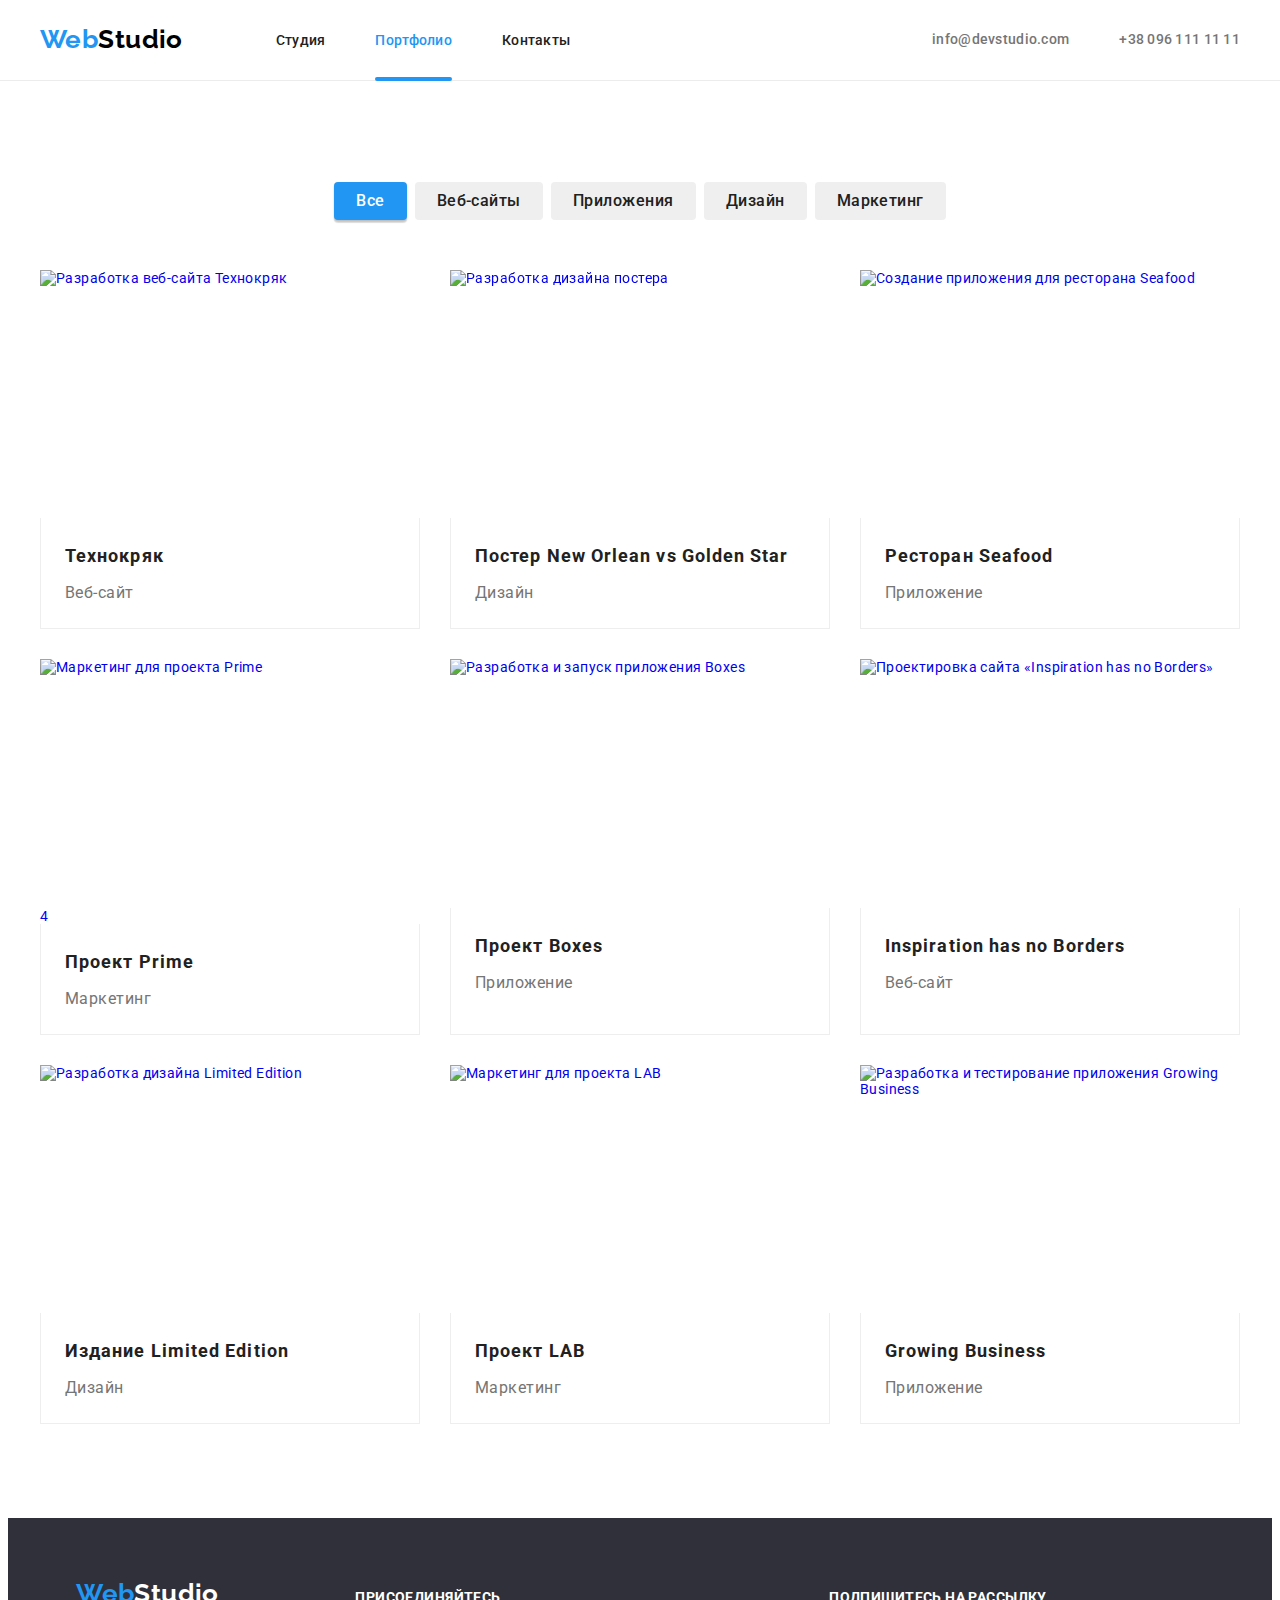
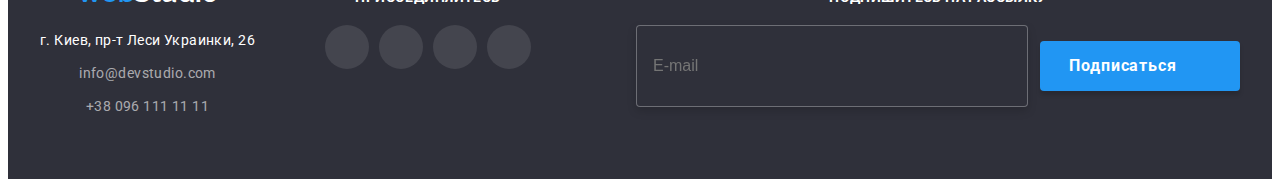
==== commit 32e64cf9: "центрує кнопку в футері" ====
--- a/portfolio.html
+++ b/portfolio.html
@@ -274,13 +274,77 @@
             <li class="card__item">
               <a class="card__link" href="#">
                 <div class="card__thumb">
-                  <img
-                    class="card__image"
-                    src="./images/portfolio/photos-our-portfolio-1_lg.jpg"
-                    alt="Разработка веб-сайта Технокряк"
-                    width="370"
-                    height="294"
-                  />
+
+              <picture>
+                <!-- Набір зображень для десктопних екранів -->
+                <source
+                  media="(min-width: 1200px)"
+                  srcset="
+                    ./images/portfolio/photos-our-portfolio-1_lg.webp    1x,
+                    ./images/portfolio/photos-our-portfolio-1_lg@2x.webp 2x
+                  "
+                  type="image/webp"
+                />
+                <source
+                  media="(min-width: 1200px)"
+                  srcset="
+                    ./images/portfolio/photos-our-portfolio-1_lg.jpg    1x,
+                    ./images/portfolio/photos-our-portfolio-1_lg@2x.jpg 2x
+                  "
+                  type="image/jpg"
+                />
+
+                <!-- Набір зображень для планшетних екранів -->
+                <source
+                  media="(min-width: 768px)"
+                  srcset="
+                    ./images/portfolio/photos-our-portfolio-1_md.webp    1x,
+                    ./images/portfolio/photos-our-portfolio-1_md@2x.webp 2x
+                  "
+                  type="image/webp"
+                />
+                <source
+                  media="(min-width: 768px)"
+                  srcset="
+                    ./images/portfolio/photos-our-portfolio-1_md.jpg    1x,
+                    ./images/portfolio/photos-our-portfolio-1_md@2x.jpg 2x
+                  "
+                  type="image/jpg"
+                />
+
+                <!-- Набір зображень для мобільних екранів -->
+                <source
+                  media="(max-width: 767px)"
+                  srcset="
+                    ./images/portfolio/photos-our-portfolio-1_sm.webp    1x,
+                    ./images/portfolio/photos-our-portfolio-1_sm@2x.webp 2x
+                  "
+                  type="image/webp"
+                />
+                <source
+                  media="(max-width: 767px)" 
+                  srcset="
+                    ./images/portfolio/photos-our-portfolio-1_sm.jpg    1x,
+                    ./images/portfolio/photos-our-portfolio-1_sm@2x.jpg 2x
+                  "
+                  type="image/jpg"
+                />
+
+                <!-- Дефолтне зображення, яке відпрацює у будь-якому випадку -->
+                <img
+                  class="card__image"
+                  src="./images/portfolio/photos-our-portfolio-1_sm.jpg"
+                
+                   alt="Разработка веб-сайта Технокряк"
+                  width="450"
+                  height="294"
+                  loading="lazy"
+                />
+              </picture>
+
+
+
+                  
                   <div class="card__overlay">
                     <p class="card__description">
                       Ресурс предлагает комплексные предложения с разным уровнем функционала и
@@ -299,13 +363,73 @@
               <a class="card__link" href="#">
                 <div class="scene">
                   <div class="scene__wrapper">
-                    <img
-                      class="card__image"
-                      src="./images/portfolio/photos-our-portfolio-2_lg.jpg"
-                      alt="Разработка дизайна постера"
-                      width="370"
-                      height="294"
-                    />
+              <picture>
+                <!-- Набір зображень для десктопних екранів -->
+                <source
+                  media="(min-width: 1200px)"
+                  srcset="
+                    ./images/portfolio/photos-our-portfolio-2_lg.webp    1x,
+                    ./images/portfolio/photos-our-portfolio-2_lg@2x.webp 2x
+                  "
+                  type="image/webp"
+                />
+                <source
+                  media="(min-width: 1200px)"
+                  srcset="
+                    ./images/portfolio/photos-our-portfolio-2_lg.jpg    1x,
+                    ./images/portfolio/photos-our-portfolio-2_lg@2x.jpg 2x
+                  "
+                  type="image/jpg"
+                />
+
+                <!-- Набір зображень для планшетних екранів -->
+                <source
+                  media="(min-width: 768px)"
+                  srcset="
+                    ./images/portfolio/photos-our-portfolio-2_md.webp    1x,
+                    ./images/portfolio/photos-our-portfolio-2_md@2x.webp 2x
+                  "
+                  type="image/webp"
+                />
+                <source
+                  media="(min-width: 768px)"
+                  srcset="
+                    ./images/portfolio/photos-our-portfolio-2_md.jpg    1x,
+                    ./images/portfolio/photos-our-portfolio-2_md@2x.jpg 2x
+                  "
+                  type="image/jpg"
+                />
+
+                <!-- Набір зображень для мобільних екранів -->
+                <source
+                  media="(max-width: 767px)"
+                  srcset="
+                    ./images/portfolio/photos-our-portfolio-2_sm.webp    1x,
+                    ./images/portfolio/photos-our-portfolio-2_sm@2x.webp 2x
+                  "
+                  type="image/webp"
+                />
+                <source
+                  media="(max-width: 767px)" 
+                  srcset="
+                    ./images/portfolio/photos-our-portfolio-2_sm.jpg    1x,
+                    ./images/portfolio/photos-our-portfolio-2_sm@2x.jpg 2x
+                  "
+                  type="image/jpg"
+                />
+
+                <!-- Дефолтне зображення, яке відпрацює у будь-якому випадку -->
+                <img
+                  class="card__image"
+                  src="./images/portfolio/photos-our-portfolio-2_sm.jpg"                
+                  alt="Разработка дизайна постера"
+                  width="450"
+                  height="294"
+                  loading="lazy"
+                />
+              </picture>
+
+                   
                     <div class="scene__face scene__face--back">
                       <p class="card__description">
                         Не дивіться на Україну, як на землю своїх батьків. Дивіться на неї, як на
@@ -330,13 +454,71 @@
             <li class="card__item">
               <a class="card__link" href="#">
                 <div class="card__thumb">
-                  <img
-                    class="card__image"
-                    src="./images/portfolio/photos-our-portfolio-3_lg.jpg"
-                    alt="Создание приложения для ресторана Seafood"
-                    width="370"
-                    height="294"
-                  />
+              <picture>
+                <!-- Набір зображень для десктопних екранів -->
+                <source
+                  media="(min-width: 1200px)"
+                  srcset="
+                    ./images/portfolio/photos-our-portfolio-3_lg.webp    1x,
+                    ./images/portfolio/photos-our-portfolio-3_lg@2x.webp 2x
+                  "
+                  type="image/webp"
+                />
+                <source
+                  media="(min-width: 1200px)"
+                  srcset="
+                    ./images/portfolio/photos-our-portfolio-3_lg.jpg    1x,
+                    ./images/portfolio/photos-our-portfolio-3_lg@2x.jpg 2x
+                  "
+                  type="image/jpg"
+                />
+
+                <!-- Набір зображень для планшетних екранів -->
+                <source
+                  media="(min-width: 768px)"
+                  srcset="
+                    ./images/portfolio/photos-our-portfolio-3_md.webp    1x,
+                    ./images/portfolio/photos-our-portfolio-3_md@2x.webp 2x
+                  "
+                  type="image/webp"
+                />
+                <source
+                  media="(min-width: 768px)"
+                  srcset="
+                    ./images/portfolio/photos-our-portfolio-3_md.jpg    1x,
+                    ./images/portfolio/photos-our-portfolio-3_md@2x.jpg 2x
+                  "
+                  type="image/jpg"
+                />
+
+                <!-- Набір зображень для мобільних екранів -->
+                <source
+                  media="(max-width: 767px)"
+                  srcset="
+                    ./images/portfolio/photos-our-portfolio-3_sm.webp    1x,
+                    ./images/portfolio/photos-our-portfolio-3_sm@2x.webp 2x
+                  "
+                  type="image/webp"
+                />
+                <source
+                  media="(max-width: 767px)" 
+                  srcset="
+                    ./images/portfolio/photos-our-portfolio-3_sm.jpg    1x,
+                    ./images/portfolio/photos-our-portfolio-3_sm@2x.jpg 2x
+                  "
+                  type="image/jpg"
+                />
+
+                <!-- Дефолтне зображення, яке відпрацює у будь-якому випадку -->
+                <img
+                  class="card__image"
+                  src="./images/portfolio/photos-our-portfolio-3_sm.jpg"                
+                  alt="Создание приложения для ресторана Seafood"
+                  width="450"
+                  height="294"
+                  loading="lazy"
+                />
+              </picture>
                   <div class="card__overlay">
                     <p class="card__description">
                       Не той українець, у кого батьки українці, а той, у кого діти українці.</p>
@@ -353,14 +535,72 @@
             <li class="card__item">
               <a class="card__link" href="#">
                 <div class="card__thumb">
-                  <img
-                    class="card__image"
-                    src="./images/portfolio/photos-our-portfolio-4_lg.jpg"
-                    alt="Маркетинг для проекта Prime"
-                    width="370"
-                    height="294"
-                  />
-                  <div class="card__overlay">
+              <picture>
+                <!-- Набір зображень для десктопних екранів -->
+                <source
+                  media="(min-width: 1200px)"
+                  srcset="
+                    ./images/portfolio/photos-our-portfolio-4_lg.webp    1x,
+                    ./images/portfolio/photos-our-portfolio-4_lg@2x.webp 2x
+                  "
+                  type="image/webp"
+                />
+                <source
+                  media="(min-width: 1200px)"
+                  srcset="
+                    ./images/portfolio/photos-our-portfolio-4_lg.jpg    1x,
+                    ./images/portfolio/photos-our-portfolio-4_lg@2x.jpg 2x
+                  "
+                  type="image/jpg"
+                />
+
+                <!-- Набір зображень для планшетних екранів -->
+                <source
+                  media="(min-width: 768px)"
+                  srcset="
+                    ./images/portfolio/photos-our-portfolio-4_md.webp    1x,
+                    ./images/portfolio/photos-our-portfolio-4_md@2x.webp 2x
+                  "
+                  type="image/webp"
+                />
+                <source
+                  media="(min-width: 768px)"
+                  srcset="
+                    ./images/portfolio/photos-our-portfolio-4_md.jpg    1x,
+                    ./images/portfolio/photos-our-portfolio-4_md@2x.jpg 2x
+                  "
+                  type="image/jpg"
+                />
+
+                <!-- Набір зображень для мобільних екранів -->
+                <source
+                  media="(max-width: 767px)"
+                  srcset="
+                    ./images/portfolio/photos-our-portfolio-4_sm.webp    1x,
+                    ./images/portfolio/photos-our-portfolio-4_sm@2x.webp 2x
+                  "
+                  type="image/webp"
+                />
+                <source
+                  media="(max-width: 767px)" 
+                  srcset="
+                    ./images/portfolio/photos-our-portfolio-4_sm.jpg    1x,
+                    ./images/portfolio/photos-our-portfolio-4_sm@2x.jpg 2x
+                  "
+                  type="image/jpg"
+                />
+
+                <!-- Дефолтне зображення, яке відпрацює у будь-якому випадку -->
+                <img
+                  class="card__image"
+                  src="./images/portfolio/photos-our-portfolio-4_sm.jpg"                
+                  alt="Маркетинг для проекта Prime"
+                  width="450"
+                  height="294"
+                  loading="lazy"
+                />
+              </picture>
+                 4 <div class="card__overlay">
                     <p class="card__description">
                       Оті дурні, що кричать "націоналіст!", не розуміють і ніколи не зрозуміють, що
                       я зумів об'єднати любов до мого народу з любов'ю до всіх народів світу!</p>
@@ -376,14 +616,72 @@
             <li class="card__item">
               <a class="card__link" href="#">
                 <div class="card__thumb">
-                  <img
-                    class="card__image"
-                    src="./images/portfolio/photos-our-portfolio-5_lg.jpg"
-                    alt="Разработка и запуск приложения Boxes"
-                    width="370"
-                    height="294"
-                  />
-                  <div class="card__overlay">
+                  <picture>
+                <!-- Набір зображень для десктопних екранів -->
+                <source
+                  media="(min-width: 1200px)"
+                  srcset="
+                    ./images/portfolio/photos-our-portfolio-5_lg.webp    1x,
+                    ./images/portfolio/photos-our-portfolio-5_lg@2x.webp 2x
+                  "
+                  type="image/webp"
+                />
+                <source
+                  media="(min-width: 1200px)"
+                  srcset="
+                    ./images/portfolio/photos-our-portfolio-5_lg.jpg    1x,
+                    ./images/portfolio/photos-our-portfolio-5_lg@2x.jpg 2x
+                  "
+                  type="image/jpg"
+                />
+
+                <!-- Набір зображень для планшетних екранів -->
+                <source
+                  media="(min-width: 768px)"
+                  srcset="
+                    ./images/portfolio/photos-our-portfolio-5_md.webp    1x,
+                    ./images/portfolio/photos-our-portfolio-5_md@2x.webp 2x
+                  "
+                  type="image/webp"
+                />
+                <source
+                  media="(min-width: 768px)"
+                  srcset="
+                    ./images/portfolio/photos-our-portfolio-5_md.jpg    1x,
+                    ./images/portfolio/photos-our-portfolio-5_md@2x.jpg 2x
+                  "
+                  type="image/jpg"
+                />
+
+                <!-- Набір зображень для мобільних екранів -->
+                <source
+                  media="(max-width: 767px)"
+                  srcset="
+                    ./images/portfolio/photos-our-portfolio-5_sm.webp    1x,
+                    ./images/portfolio/photos-our-portfolio-5_sm@2x.webp 2x
+                  "
+                  type="image/webp"
+                />
+                <source
+                  media="(max-width: 767px)" 
+                  srcset="
+                    ./images/portfolio/photos-our-portfolio-5_sm.jpg    1x,
+                    ./images/portfolio/photos-our-portfolio-5_sm@2x.jpg 2x
+                  "
+                  type="image/jpg"
+                />
+
+                <!-- Дефолтне зображення, яке відпрацює у будь-якому випадку -->
+                <img
+                  class="card__image"
+                  src="./images/portfolio/photos-our-portfolio-5_sm.jpg"                
+                  alt="Разработка и запуск приложения Boxes"
+                  width="450"
+                  height="294"
+                  loading="lazy"
+                />
+              </picture>
+                                    <div class="card__overlay">
                     <p class="card__description">
                       Ніхто нам не збудує держави, коли ми її самі не збудуємо, і ніхто з нас не
                       зробить нації, коли ми самі нацією не схочемо бути.
@@ -400,13 +698,71 @@
             <li class="card__item">
               <a class="card__link" href="#">
                 <div class="card__thumb">
-                  <img
-                    class="card__image"
-                    src="./images/portfolio/photos-our-portfolio-6_lg.jpg"
-                    alt="Проектировка сайта «Inspiration has no Borders»"
-                    width="370"
-                    height="294"
-                  />
+                  <picture>
+                <!-- Набір зображень для десктопних екранів -->
+                <source
+                  media="(min-width: 1200px)"
+                  srcset="
+                    ./images/portfolio/photos-our-portfolio-6_lg.webp    1x,
+                    ./images/portfolio/photos-our-portfolio-6_lg@2x.webp 2x
+                  "
+                  type="image/webp"
+                />
+                <source
+                  media="(min-width: 1200px)"
+                  srcset="
+                    ./images/portfolio/photos-our-portfolio-6_lg.jpg    1x,
+                    ./images/portfolio/photos-our-portfolio-6_lg@2x.jpg 2x
+                  "
+                  type="image/jpg"
+                />
+
+                <!-- Набір зображень для планшетних екранів -->
+                <source
+                  media="(min-width: 768px)"
+                  srcset="
+                    ./images/portfolio/photos-our-portfolio-6_md.webp    1x,
+                    ./images/portfolio/photos-our-portfolio-6_md@2x.webp 2x
+                  "
+                  type="image/webp"
+                />
+                <source
+                  media="(min-width: 768px)"
+                  srcset="
+                    ./images/portfolio/photos-our-portfolio-6_md.jpg    1x,
+                    ./images/portfolio/photos-our-portfolio-6_md@2x.jpg 2x
+                  "
+                  type="image/jpg"
+                />
+
+                <!-- Набір зображень для мобільних екранів -->
+                <source
+                  media="(max-width: 767px)"
+                  srcset="
+                    ./images/portfolio/photos-our-portfolio-6_sm.webp    1x,
+                    ./images/portfolio/photos-our-portfolio-6_sm@2x.webp 2x
+                  "
+                  type="image/webp"
+                />
+                <source
+                  media="(max-width: 767px)" 
+                  srcset="
+                    ./images/portfolio/photos-our-portfolio-6_sm.jpg    1x,
+                    ./images/portfolio/photos-our-portfolio-6_sm@2x.jpg 2x
+                  "
+                  type="image/jpg"
+                />
+
+                <!-- Дефолтне зображення, яке відпрацює у будь-якому випадку -->
+                <img
+                  class="card__image"
+                  src="./images/portfolio/photos-our-portfolio-6_sm.jpg"                
+                  alt="Проектировка сайта «Inspiration has no Borders»"
+                  width="450"
+                  height="294"
+                  loading="lazy"
+                />
+              </picture>                  
                   <div class="card__overlay">
                     <pre class="card__pre">
                          Для всіх ти мертва і смішна, 
@@ -428,13 +784,71 @@
             <li class="card__item">
               <a class="card__link" href="#">
                 <div class="card__thumb">
-                  <img
-                    class="card__image"
-                    src="./images/portfolio/photos-our-portfolio-7_lg.jpg"
-                    alt="Разработка дизайна Limited Edition"
-                    width="370"
-                    height="294"
-                  />
+                   <picture>
+                <!-- Набір зображень для десктопних екранів -->
+                <source
+                  media="(min-width: 1200px)"
+                  srcset="
+                    ./images/portfolio/photos-our-portfolio-7_lg.webp    1x,
+                    ./images/portfolio/photos-our-portfolio-7_lg@2x.webp 2x
+                  "
+                  type="image/webp"
+                />
+                <source
+                  media="(min-width: 1200px)"
+                  srcset="
+                    ./images/portfolio/photos-our-portfolio-7_lg.jpg    1x,
+                    ./images/portfolio/photos-our-portfolio-7_lg@2x.jpg 2x
+                  "
+                  type="image/jpg"
+                />
+
+                <!-- Набір зображень для планшетних екранів -->
+                <source
+                  media="(min-width: 768px)"
+                  srcset="
+                    ./images/portfolio/photos-our-portfolio-7_md.webp    1x,
+                    ./images/portfolio/photos-our-portfolio-7_md@2x.webp 2x
+                  "
+                  type="image/webp"
+                />
+                <source
+                  media="(min-width: 768px)"
+                  srcset="
+                    ./images/portfolio/photos-our-portfolio-7_md.jpg    1x,
+                    ./images/portfolio/photos-our-portfolio-7_md@2x.jpg 2x
+                  "
+                  type="image/jpg"
+                />
+
+                <!-- Набір зображень для мобільних екранів -->
+                <source
+                  media="(max-width: 767px)"
+                  srcset="
+                    ./images/portfolio/photos-our-portfolio-7_sm.webp    1x,
+                    ./images/portfolio/photos-our-portfolio-7_sm@2x.webp 2x
+                  "
+                  type="image/webp"
+                />
+                <source
+                  media="(max-width: 767px)" 
+                  srcset="
+                    ./images/portfolio/photos-our-portfolio-7_sm.jpg    1x,
+                    ./images/portfolio/photos-our-portfolio-7_sm@2x.jpg 2x
+                  "
+                  type="image/jpg"
+                />
+
+                <!-- Дефолтне зображення, яке відпрацює у будь-якому випадку -->
+                <img
+                  class="card__image"
+                  src="./images/portfolio/photos-our-portfolio-7_sm.jpg"                
+                  alt="Разработка дизайна Limited Edition"
+                  width="450"
+                  height="294"
+                  loading="lazy"
+                />
+              </picture>                    
                   <div class="card__overlay">
                     <p class="card__description">
                       Бути українцем – це значить бути постійно в стані доказування свого права на
@@ -452,13 +866,71 @@
             <li class="card__item">
               <a class="card__link" href="#">
                 <div class="card__thumb">
-                  <img
-                    class="card__image"
-                    src="./images/portfolio/photos-our-portfolio-8_lg.jpg"
-                    alt="Маркетинг для проекта LAB"
-                    width="370"
-                    height="294"
-                  />
+                  <picture>
+                <!-- Набір зображень для десктопних екранів -->
+                <source
+                  media="(min-width: 1200px)"
+                  srcset="
+                    ./images/portfolio/photos-our-portfolio-8_lg.webp    1x,
+                    ./images/portfolio/photos-our-portfolio-8_lg@2x.webp 2x
+                  "
+                  type="image/webp"
+                />
+                <source
+                  media="(min-width: 1200px)"
+                  srcset="
+                    ./images/portfolio/photos-our-portfolio-8_lg.jpg    1x,
+                    ./images/portfolio/photos-our-portfolio-8_lg@2x.jpg 2x
+                  "
+                  type="image/jpg"
+                />
+
+                <!-- Набір зображень для планшетних екранів -->
+                <source
+                  media="(min-width: 768px)"
+                  srcset="
+                    ./images/portfolio/photos-our-portfolio-8_md.webp    1x,
+                    ./images/portfolio/photos-our-portfolio-8_md@2x.webp 2x
+                  "
+                  type="image/webp"
+                />
+                <source
+                  media="(min-width: 768px)"
+                  srcset="
+                    ./images/portfolio/photos-our-portfolio-8_md.jpg    1x,
+                    ./images/portfolio/photos-our-portfolio-8_md@2x.jpg 2x
+                  "
+                  type="image/jpg"
+                />
+
+                <!-- Набір зображень для мобільних екранів -->
+                <source
+                  media="(max-width: 767px)"
+                  srcset="
+                    ./images/portfolio/photos-our-portfolio-8_sm.webp    1x,
+                    ./images/portfolio/photos-our-portfolio-8_sm@2x.webp 2x
+                  "
+                  type="image/webp"
+                />
+                <source
+                  media="(max-width: 767px)" 
+                  srcset="
+                    ./images/portfolio/photos-our-portfolio-8_sm.jpg    1x,
+                    ./images/portfolio/photos-our-portfolio-8_sm@2x.jpg 2x
+                  "
+                  type="image/jpg"
+                />
+
+                <!-- Дефолтне зображення, яке відпрацює у будь-якому випадку -->
+                <img
+                  class="card__image"
+                  src="./images/portfolio/photos-our-portfolio-8_sm.jpg"                
+                  alt="Маркетинг для проекта LAB"
+                  width="450"
+                  height="294"
+                  loading="lazy"
+                />
+              </picture>                     
                   <div class="card__overlay">
                     <p class="card__description">
                       Ми мусимо навчитися чути себе українцями – не галицькими, не буковинськими
@@ -476,13 +948,71 @@
             <li class="card__item">
               <a class="card__link" href="#">
                 <div class="card__thumb">
-                  <img
-                    class="card__image"
-                    src="./images/portfolio/photos-our-portfolio-9_lg.jpg"
-                    alt="Разработка и тестирование приложения Growing Business"
-                    width="370"
-                    height="294"
-                  />
+                  <picture>
+                <!-- Набір зображень для десктопних екранів -->
+                <source
+                  media="(min-width: 1200px)"
+                  srcset="
+                    ./images/portfolio/photos-our-portfolio-9_lg.webp    1x,
+                    ./images/portfolio/photos-our-portfolio-9_lg@2x.webp 2x
+                  "
+                  type="image/webp"
+                />
+                <source
+                  media="(min-width: 1200px)"
+                  srcset="
+                    ./images/portfolio/photos-our-portfolio-9_lg.jpg    1x,
+                    ./images/portfolio/photos-our-portfolio-9_lg@2x.jpg 2x
+                  "
+                  type="image/jpg"
+                />
+
+                <!-- Набір зображень для планшетних екранів -->
+                <source
+                  media="(min-width: 768px)"
+                  srcset="
+                    ./images/portfolio/photos-our-portfolio-9_md.webp    1x,
+                    ./images/portfolio/photos-our-portfolio-9_md@2x.webp 2x
+                  "
+                  type="image/webp"
+                />
+                <source
+                  media="(min-width: 768px)"
+                  srcset="
+                    ./images/portfolio/photos-our-portfolio-9_md.jpg    1x,
+                    ./images/portfolio/photos-our-portfolio-9_md@2x.jpg 2x
+                  "
+                  type="image/jpg"
+                />
+
+                <!-- Набір зображень для мобільних екранів -->
+                <source
+                  media="(max-width: 767px)"
+                  srcset="
+                    ./images/portfolio/photos-our-portfolio-9_sm.webp    1x,
+                    ./images/portfolio/photos-our-portfolio-9_sm@2x.webp 2x
+                  "
+                  type="image/webp"
+                />
+                <source
+                  media="(max-width: 767px)" 
+                  srcset="
+                    ./images/portfolio/photos-our-portfolio-9_sm.jpg    1x,
+                    ./images/portfolio/photos-our-portfolio-9_sm@2x.jpg 2x
+                  "
+                  type="image/jpg"
+                />
+
+                <!-- Дефолтне зображення, яке відпрацює у будь-якому випадку -->
+                <img
+                  class="card__image"
+                  src="./images/portfolio/photos-our-portfolio-9_sm.jpg"                
+                  alt="Разработка и тестирование приложения Growing Business"
+                  width="450"
+                  height="294"
+                  loading="lazy"
+                />
+              </picture>                      
                   <div class="card__overlay">
                     <p class="card__description">
                       «Біда України в тому, що нею керують ті, кому вона не потрібна».</p>
@@ -608,7 +1138,7 @@
               id="footer-email"
               placeholder="E-mail"
             />
-            <button class="button button--icon" type="submit">
+            <button class="button button--icon subscribe__form-button" type="submit">
               Подписаться
               <svg class="subscribe__icon" width="24" height="24">
                 <use href="./images/icons.svg#send"></use>
--- a/css/main.min.css
+++ b/css/main.min.css
@@ -1,5 +1,5 @@
 :root{--main-font: Roboto, sans-serif;--secondary-font: Raleway, sans-serif;--main-text-color: #757575;--secondary-text-color: #ffffff;--accent-color: #2196f3;--title-color: #212121;--footer-link-color: rgba(255, 255, 255, 0.6);--logo-black-color: #000000;--button-hover-color: #188ce8;--icon-color: #afb1b8;--icon-color-hover: #ffffff;--form-text-color: rgba(33, 33, 33, 0.2);--placeholder-text-color: rgba(117, 117, 117, 0.5);--main-background-color: #ffffff;--dark-background-color: #2f303a;--secondary-background-color: #f5f4fa;--footer-background-icon-color: rgba(255, 255, 255, 0.1);--background-color-overlay: rgba(33, 150, 243, 0.9);--background-thumb: rgba(47, 48, 58, 0.8);--backdrop-background-color: rgba(0, 0, 0, 0.2);--header-board-color: #ececec;--form-input-border: 1px solid rgba(33, 33, 33, 0.2);--border-color: #eeeeee;--card-shadow: 0px 1px 3px rgba(0, 0, 0, 0.12), 0px 1px 1px rgba(0, 0, 0, 0.14),
     0px 2px 1px rgba(0, 0, 0, 0.2);--button-shadow: 0px 3px 1px rgba(0, 0, 0, 0.1), 0px 1px 2px rgba(0, 0, 0, 0.08),
     0px 2px 2px rgba(0, 0, 0, 0.12);--portfolio-shadow: 0px 1px 1px rgba(0, 0, 0, 0.12), 0px 4px 4px rgba(0, 0, 0, 0.06),
-    1px 4px 6px rgba(0, 0, 0, 0.16);--box-shadow: 0px 4px 4px rgba(0, 0, 0, 0.15);--transition-duration: 250ms;--transition-timing-function: cubic-bezier(0.4, 0, 0.2, 1);--modal-button-border-close: 1px solid rgba(0, 0, 0, 0.1)}body{font-family:var(--main-font);font-size:14px;letter-spacing:0.03em;padding-top:80px;color:var(--main-text-color);background-color:var(--main-background-color)}.visually-hidden{position:absolute;white-space:nowrap;width:1px;height:1px;overflow:hidden;border:0;padding:0;clip:rect(0 0 0 0);-webkit-clip-path:inset(50%);clip-path:inset(50%);margin:-1px}body{font-family:var(--main-font);font-size:14px;letter-spacing:0.03em;padding-top:80px;color:var(--main-text-color);background-color:var(--main-background-color)}h1,h2,h3,p{margin:0}ul,ol{list-style:none;padding:0;margin:0}a{text-decoration:none}img{display:block;max-width:100%;height:auto}textarea{resize:none}.section{padding-top:60px;padding-bottom:60px}@media screen and (min-width: 1200px){.section{padding-top:94px;padding-bottom:94px}}.container{padding-left:15px;padding-right:15px;margin-left:auto;margin-right:auto}@media screen and (min-width: 480px){.container{width:480px}}@media screen and (min-width: 768px){.container{width:768px}}@media screen and (min-width: 1200px){.container{width:1200px}}.scene{width:100%;max-width:100%;height:100%;-webkit-perspective:600px;perspective:600px}.scene__wrapper{width:100%;height:100%;-webkit-transition:-webkit-transform 1000ms;transition:-webkit-transform 1000ms;transition:transform 1000ms;transition:transform 1000ms, -webkit-transform 1000ms;-webkit-transform-style:preserve-3d;transform-style:preserve-3d;cursor:pointer;position:relative}.card__link:hover .scene__wrapper,.card__link:focus .scene__wrapper{-webkit-transform:rotateY(180deg);transform:rotateY(180deg)}.scene__face{position:absolute;font-size:18px;line-height:1.56;letter-spacing:0.03em;color:white;-webkit-backface-visibility:hidden;backface-visibility:hidden}.scene__face--back{position:absolute;top:0;left:0;height:100%;padding:63px 24px;background-color:var(--background-color-overlay);-webkit-transform:rotateY(180deg);transform:rotateY(180deg)}.button{font-family:inherit;font-size:16px;font-weight:700;line-height:1.88;letter-spacing:0.06em;min-width:200px;min-height:50px;border:none;border-radius:4px;cursor:pointer;color:var(--secondary-text-color);background-color:var(--accent-color);-webkit-box-shadow:var(--box-shadow);box-shadow:var(--box-shadow);-webkit-transition:background-color var(--transition-duration) var(--transition-timing-function);transition:background-color var(--transition-duration) var(--transition-timing-function)}.button:hover,.button:focus{background-color:var(--button-hover-color)}.button-close{position:absolute;top:8px;right:8px;display:-webkit-box;display:-ms-flexbox;display:flex;-webkit-box-align:center;-ms-flex-align:center;align-items:center;-webkit-box-pack:center;-ms-flex-pack:center;justify-content:center;width:30px;height:30px;padding:0;border:var(--modal-button-border-close);border-radius:50%;color:var(--logo-black-color);background-color:var(--main-background-color);cursor:pointer;-webkit-transition:color;transition:color;-webkit-transition-duration:var(--transition-duration);transition-duration:var(--transition-duration);-webkit-transition-timing-function:var(--transition-timing-function);transition-timing-function:var(--transition-timing-function)}.button-close:hover,.button-close:focus{color:var(--accent-color)}.button-close__icon{fill:currentColor}.social{display:-webkit-box;display:-ms-flexbox;display:flex;-webkit-box-align:center;-ms-flex-align:center;align-items:center;-webkit-box-pack:center;-ms-flex-pack:center;justify-content:center}.social__item:not(:last-child){margin-right:10px}.social__link{display:-webkit-box;display:-ms-flexbox;display:flex;-webkit-box-align:center;-ms-flex-align:center;align-items:center;-webkit-box-pack:center;-ms-flex-pack:center;justify-content:center;width:44px;height:44px;border-radius:50%;color:var(--icon-color);background-color:var(--main-background-color);-webkit-transition:color var(--transition-duration) var(--transition-timing-function),background-color var(--transition-duration) var(--transition-timing-function);transition:color var(--transition-duration) var(--transition-timing-function),background-color var(--transition-duration) var(--transition-timing-function)}.social__link:hover,.social__link:focus{color:var(--icon-color-hover);background-color:var(--button-hover-color)}.social__icon{fill:currentColor}.logo{text-decoration:none;font-family:var(--secondary-font);font-weight:700;font-size:24px;line-height:1.16;color:var(--accent-color)}@media screen and (min-width: 1200px){.logo{font-size:26px;line-height:1.19}}.backdrop{position:fixed;top:0;left:0;width:100%;height:100%;background-color:var(--backdrop-background-color);z-index:100;opacity:1;-webkit-transition:opacity var(--transition-duration) var(--transition-timing-function);transition:opacity var(--transition-duration) var(--transition-timing-function)}.backdrop.is-hidden{opacity:0;pointer-events:none}.backdrop.is-hidden .modal-wrapper{-webkit-transform:translate(-50%, -50%) scale(2);transform:translate(-50%, -50%) scale(2);opacity:0}.modal-wrapper{position:absolute;top:50%;left:50%;-webkit-transform:translate(-50%, -50%) scale(1);transform:translate(-50%, -50%) scale(1);opacity:1;width:450px;min-height:609px;padding:40px;background-color:var(--main-background-color);-webkit-box-shadow:var(--card-shadow);box-shadow:var(--card-shadow);border-radius:4px;-webkit-transition:opacity var(--transition-duration) var(--transition-timing-function),-webkit-transform var(--transition-duration) var(--transition-timing-function);transition:opacity var(--transition-duration) var(--transition-timing-function),-webkit-transform var(--transition-duration) var(--transition-timing-function);transition:transform var(--transition-duration) var(--transition-timing-function),opacity var(--transition-duration) var(--transition-timing-function);transition:transform var(--transition-duration) var(--transition-timing-function),opacity var(--transition-duration) var(--transition-timing-function),-webkit-transform var(--transition-duration) var(--transition-timing-function)}@media screen and (min-width: 1200px){.modal-wrapper{width:528px;min-height:581px;padding:40px}}.form__title{display:-webkit-box;display:-ms-flexbox;display:flex;-webkit-box-pack:center;-ms-flex-pack:center;justify-content:center;font-weight:700;font-size:20px;line-height:1.15;margin-bottom:12px;color:var(--title-color)}.form__label{display:block;margin-bottom:10px;text-align:left;color:var(--title-color)}.form__input-headline{display:block;text-align:left;font-weight:400;font-size:12px;line-height:1.17;letter-spacing:0.01em;margin-bottom:5px;color:var(--main-text-color)}.form__input-container{position:relative;display:block}.form__input{display:block;width:100%;height:40px;border:var(--form-input-border);border-radius:4px;padding:12px 12px 12px 42px;cursor:pointer;-webkit-transition:border var(--transition-duration) var(--transition-timing-function);transition:border var(--transition-duration) var(--transition-timing-function)}.form__input:focus,.form__input:hover{border:1px solid #2196f3;outline:0}.form__icon{position:absolute;top:50%;left:15px;-webkit-transform:translateY(-50%);transform:translateY(-50%);fill:currentColor;pointer-events:none;-webkit-transition:color var(--transition-duration) var(--transition-timing-function);transition:color var(--transition-duration) var(--transition-timing-function)}.form__input:focus+.form__icon,.form__input:hover+.form__icon{color:var(--accent-color)}.form__label-textarea{display:block;margin-bottom:20px}.form__textarea{width:100%;height:120px;padding:12px 16px;border:1px solid var(--form-text-color);border-radius:4px;cursor:pointer;-webkit-transition:border var(--transition-duration) var(--transition-timing-function);transition:border var(--transition-duration) var(--transition-timing-function)}.form__textarea:focus,.form__textarea:hover{border:1px solid #2196f3;outline:0}.form__textarea::-webkit-input-placeholder{font-weight:400;font-size:14px;line-height:1.14;letter-spacing:0.01em;color:var(--placeholder-text-color)}.form__textarea:-ms-input-placeholder{font-weight:400;font-size:14px;line-height:1.14;letter-spacing:0.01em;color:var(--placeholder-text-color)}.form__textarea::-ms-input-placeholder{font-weight:400;font-size:14px;line-height:1.14;letter-spacing:0.01em;color:var(--placeholder-text-color)}.form__textarea::placeholder{font-weight:400;font-size:14px;line-height:1.14;letter-spacing:0.01em;color:var(--placeholder-text-color)}.form__terms-label{position:relative;display:-webkit-box;display:-ms-flexbox;display:flex;-webkit-box-align:center;-ms-flex-align:center;align-items:center;-webkit-box-pack:center;-ms-flex-pack:center;justify-content:center;margin-bottom:30px;color:var(--title-color)}.form__terms-icon{margin-right:8px;--color4: #ffffff;--color5: #ffffff;-webkit-transition:fill var(--transition-duration) var(--transition-timing-function);transition:fill var(--transition-duration) var(--transition-timing-function)}.form__terms-input:hover+.form__terms-icon,.form__terms-input:focus+.form__terms-icon{fill:var(--color3, #2196f3)}.form__terms-input:checked+.form__terms-icon{--color4: #2196f3;--color5: #ffffff}.form__terms-input{position:absolute;width:1px;height:1px;margin:-1px;border:0;padding:0;white-space:nowrap;-webkit-clip-path:inset(100%);clip-path:inset(100%);clip:rect(0 0 0 0);overflow:hidden;position:absolute}.form__terms-text{font-weight:400;font-size:12px;line-height:1.16;letter-spacing:0.03em;color:var(--main-text-color)}@media screen and (min-width: 1200px){.form__terms-text{font-size:14px;line-height:1.71}}.form__terms-link{color:var(--accent-color);text-decoration:underline}.filter__list{display:-webkit-box;display:-ms-flexbox;display:flex;-ms-flex-wrap:wrap;flex-wrap:wrap;margin-bottom:40px}@media screen and (min-width: 768px){.filter__list{-webkit-box-align:center;-ms-flex-align:center;align-items:center;-webkit-box-pack:center;-ms-flex-pack:center;justify-content:center;margin-bottom:30px}}@media screen and (min-width: 1200px){.filter__list{margin-bottom:50px}}.filter__item:not(:last-child){margin-right:8px}@media screen and (max-width: 767.98px){.filter__item:not(:last-child){margin-bottom:8px}}.filter__btn{font-family:inherit;font-weight:500;font-size:16px;line-height:1.63;letter-spacing:0.03em;text-align:center;cursor:pointer;border:none;border-radius:4px;padding:6px 22px;color:var(--title-color);-webkit-transition:background-color var(--transition-duration) var(--transition-timing-function),color var(--transition-duration) var(--transition-timing-function),-webkit-box-shadow var(--transition-duration) var(--transition-timing-function);transition:background-color var(--transition-duration) var(--transition-timing-function),color var(--transition-duration) var(--transition-timing-function),-webkit-box-shadow var(--transition-duration) var(--transition-timing-function);transition:background-color var(--transition-duration) var(--transition-timing-function),color var(--transition-duration) var(--transition-timing-function),box-shadow var(--transition-duration) var(--transition-timing-function);transition:background-color var(--transition-duration) var(--transition-timing-function),color var(--transition-duration) var(--transition-timing-function),box-shadow var(--transition-duration) var(--transition-timing-function),-webkit-box-shadow var(--transition-duration) var(--transition-timing-function)}.filter__btn:hover,.filter__btn:focus{background-color:var(--accent-color);color:var(--secondary-text-color);-webkit-box-shadow:var(--button-shadow);box-shadow:var(--button-shadow)}.filter__btn--activ{background-color:var(--accent-color);color:var(--secondary-text-color);-webkit-box-shadow:var(--button-shadow);box-shadow:var(--button-shadow)}.mobile-menu{position:fixed;top:0;left:0;width:100%;height:100%;padding:48px 40px;display:-webkit-box;display:-ms-flexbox;display:flex;-webkit-box-orient:vertical;-webkit-box-direction:normal;-ms-flex-direction:column;flex-direction:column;-webkit-transform:translateX(100%);transform:translateX(100%);background-color:var(--main-background-color)}@media screen and (min-width: 768px){.mobile-menu{display:none}}.mobile-menu.is-open{-webkit-transform:translateX(0%);transform:translateX(0%)}.mobile-menu__item{margin-bottom:32px}.mobile-menu__link{font-weight:500;font-size:40px;line-height:1.18;letter-spacing:0.02em;color:var(--title-color)}.mobile-menu__link--active{color:var(--accent-color)}.mobile-menu__contacts{margin-top:auto;margin-bottom:64px}.mobile-menu__contacts-item{display:-webkit-box;display:-ms-flexbox;display:flex;-webkit-box-align:center;-ms-flex-align:center;align-items:center}.mobile-menu__contacts-item:not(:last-child){padding-bottom:32px}.mobile-menu__contacts-link{font-weight:500;letter-spacing:0.02em;color:var(--main-text-color)}.mobile-menu__contacts-link-phone{font-size:34px;line-height:1.18;color:var(--accent-color)}.mobile-menu__contacts-link-email{font-size:24px;line-height:1.16}.mobile-menu__socials{display:-webkit-box;display:-ms-flexbox;display:flex;-webkit-box-align:center;-ms-flex-align:center;align-items:center}.mobile-menu__socials-link{font-weight:500;font-size:18px;line-height:1.22;letter-spacing:0.02em;color:var(--accent-color)}.mobile-menu__socials-item{display:-webkit-box;display:-ms-flexbox;display:flex;-webkit-box-align:center;-ms-flex-align:center;align-items:center}.mobile-menu__socials-item:not(:last-child)::after{content:'';display:inline-block;width:2px;height:22px;margin:0 10px;background-color:rgba(33,33,33,0.2)}@media screen and (max-width: 767.98px){.navigation{width:100%}}@media screen and (max-width: 767.98px){.navigation__logo{display:block;padding-top:16px;padding-bottom:16px}}.menu-button{position:relative;z-index:100;display:block;margin:0;padding:0;border:none;background-color:transparent;margin:0;margin-left:auto}@media screen and (min-width: 768px){.menu-button{display:none}}.menu-button:hover,.menu-button:focus{color:var(--accent-color)}.menu-button__icon{fill:currentColor}.menu-button__icon-close{display:none}.menu-button.is-open .menu-button__icon-close{display:block}.menu-button.is-open .menu-button__icon-menu{display:none}.header{position:fixed;width:100vw;top:0;left:0;z-index:99;background-color:var(--main-background-color);border-bottom:1px solid var(--header-board-color)}.header__container{display:-webkit-box;display:-ms-flexbox;display:flex;-webkit-box-align:center;-ms-flex-align:center;align-items:center}.navigation{display:-webkit-box;display:-ms-flexbox;display:flex;-webkit-box-align:center;-ms-flex-align:center;align-items:center}.logo--black{color:var(--logo-black-color)}@media screen and (min-width: 480px){.navigation__logo{padding-top:16px;padding-bottom:16px}}@media screen and (min-width: 768px){.navigation__logo{padding-top:26px;padding-bottom:26px;margin-right:88px}}@media screen and (min-width: 1200px){.navigation__logo{padding-top:24px;padding-bottom:25px;margin-right:93px}}.navigation__list{display:none}@media screen and (min-width: 768px){.navigation__list{display:-webkit-box;display:-ms-flexbox;display:flex;-webkit-box-align:center;-ms-flex-align:center;align-items:center}}@media screen and (min-width: 768px){.navigation__item:not(:last-child){margin-right:50px}}@media screen and (min-width: 768px){.navigation__link{display:block;padding-top:32px;padding-bottom:32px;font-weight:500;line-height:1.17;letter-spacing:0.02em;text-decoration:none;color:var(--title-color);-webkit-transition:color;transition:color;-webkit-transition-duration:var(--transition-duration);transition-duration:var(--transition-duration);-webkit-transition-timing-function:var(--transition-timing-function);transition-timing-function:var(--transition-timing-function)}.navigation__link:hover,.navigation__link:focus{color:var(--accent-color)}.navigation__link--active{position:relative;color:var(--accent-color)}.navigation__link--active::after{position:absolute;content:'';display:block;bottom:-1px;width:100%;height:4px;border-radius:2px;background-color:var(--accent-color)}}.header__list{display:none}@media screen and (min-width: 768px){.header__list{display:block;margin-left:auto}}@media screen and (min-width: 1200px){.header__list{display:-webkit-box;display:-ms-flexbox;display:flex;-webkit-box-align:center;-ms-flex-align:center;align-items:center;margin-left:auto}}@media screen and (min-width: 768px) and (max-width: 1199.98px){.header__items:not(:last-child){margin-bottom:10px}}@media screen and (min-width: 1200px){.header__items{display:-webkit-box;display:-ms-flexbox;display:flex;-webkit-box-align:center;-ms-flex-align:center;align-items:center}.header__items:not(:last-child){margin-right:30px}}@media screen and (min-width: 768px){.header__contact{font-weight:500;line-height:1.14;letter-spacing:0.02em;text-decoration:none;color:var(--main-text-color);-webkit-transition:color var(--transition-duration) var(--transition-timing-function);transition:color var(--transition-duration) var(--transition-timing-function)}.header__contact:hover,.header__contact:focus{color:var(--accent-color)}}@media screen and (min-width: 1200px){.header__contact{display:-webkit-box;display:-ms-flexbox;display:flex;-webkit-box-align:center;-ms-flex-align:center;align-items:center;padding-top:32px;padding-bottom:32px}}@media screen and (min-width: 768px){.header__icon{fill:currentColor;margin-right:10px}}@media screen and (min-width: 768px) and (max-width: 1199.98px){.header__icon-tablet-email{width:14px;height:10px}}@media screen and (min-width: 768px) and (max-width: 1199.98px){.header__icon-tablet-phone{width:10px;height:14px}}.hero{background-color:var(--dark-background-color);text-align:center;padding-top:118px;padding-bottom:118px;margin-right:auto;margin-left:auto;background-repeat:no-repeat;background-position:center;background-size:cover;max-width:480px;height:400px}@media screen and (min-width: 480px){.hero{background-image:-webkit-gradient(linear, left top, right top, from(rgba(47,48,58,0.4)), to(rgba(47,48,58,0.4))),url("../images/hero/hero_sm.jpg");background-image:linear-gradient(to right, rgba(47,48,58,0.4), rgba(47,48,58,0.4)),url("../images/hero/hero_sm.jpg")}}@media screen and (min-width: 768px){.hero{background-image:-webkit-gradient(linear, left top, right top, from(rgba(47,48,58,0.4)), to(rgba(47,48,58,0.4))),url("../images/hero/hero_md.jpg");background-image:linear-gradient(to right, rgba(47,48,58,0.4), rgba(47,48,58,0.4)),url("../images/hero/hero_md.jpg")}}@media screen and (min-width: 1200px){.hero{background-image:-webkit-gradient(linear, left top, right top, from(rgba(47,48,58,0.4)), to(rgba(47,48,58,0.4))),url("../images/hero/hero_lg.jpg");background-image:linear-gradient(to right, rgba(47,48,58,0.4), rgba(47,48,58,0.4)),url("../images/hero/hero_lg.jpg")}}@media screen and (min-width: 768px){.hero{max-width:768px;height:400px}}@media screen and (min-width: 1200px){.hero{max-width:1600px;height:600px;padding-top:200px;padding-bottom:200px}}.main-title{font-weight:900;font-size:26px;line-height:1.62;letter-spacing:0.06em;text-align:center;text-transform:uppercase}@media screen and (min-width: 1200px){.main-title{font-size:44px;line-height:1.36}}.hero__main-title{margin-bottom:30px;margin-right:auto;margin-left:auto;color:var(--secondary-text-color)}@media screen and (min-width: 1200px){.hero__main-title{width:360px}}@media screen and (min-width: 1200px){.hero__main-title{width:696px}}.title{font-size:36px;font-weight:700;line-height:1.16;text-align:center;margin-bottom:50px;color:var(--title-color)}@media screen and (min-width: 768px){.features__list{display:-webkit-box;display:-ms-flexbox;display:flex;-webkit-box-align:center;-ms-flex-align:center;align-items:center}}@media screen and (min-width: 768px) and (max-width: 1199.98px){.features__list{-ms-flex-wrap:wrap;flex-wrap:wrap;margin:-15px;-webkit-box-align:start;-ms-flex-align:start;align-items:flex-start}}@media screen and (max-width: 767.98px){.features__item{width:100%}.features__item:not(:last-child){margin-bottom:30px}}@media screen and (min-width: 768px){.features__item{width:354px}}@media screen and (min-width: 768px) and (max-width: 1199.98px){.features__item{margin:15px}}@media screen and (min-width: 1200px){.features__item{width:270px}.features__item:not(:last-child){margin-right:30px}}.features__icon-container{display:-webkit-box;display:-ms-flexbox;display:flex;-webkit-box-align:center;-ms-flex-align:center;align-items:center;-webkit-box-pack:center;-ms-flex-pack:center;justify-content:center;height:120px;margin-bottom:30px;border-radius:4px;background-color:var(--secondary-background-color);-webkit-transition:background-color;transition:background-color;-webkit-transition-duration:var(--transition-duration);transition-duration:var(--transition-duration);-webkit-transition-timing-function:var(--transition-timing-function);transition-timing-function:var(--transition-timing-function)}.features__icon-container:hover{background-color:var(--accent-color)}.features__icon-container:hover .features__icon{--color1: #ffffff;--color2: #000000}@media screen and (max-width: 767.98px){.features__icon-container{width:100%}}@media screen and (min-width: 768px){.features__icon-container{width:354px}}@media screen and (min-width: 1200px){.features__icon-container{width:270px}}.features__subtitle{font-weight:700;font-size:14px;line-height:1.14;text-transform:uppercase;margin-bottom:10px;color:var(--title-color)}@media screen and (max-width: 767.98px){.features__subtitle{text-align:center}}.features__text{font-weight:400;line-height:1.71}.hobbies{display:none}@media screen and (min-width: 1200px){.hobbies{display:block;padding-bottom:94px}}@media screen and (min-width: 1200px){.hobbies__list{display:-webkit-box;display:-ms-flexbox;display:flex}}@media screen and (min-width: 1200px){.hobbies__item{position:relative;margin-right:30px}.hobbies__item:last-child{margin-right:0}}@media screen and (min-width: 1200px){.hobbies__thumb{position:absolute;left:0;bottom:0;display:-webkit-box;display:-ms-flexbox;display:flex;-webkit-box-pack:center;-ms-flex-pack:center;justify-content:center;-webkit-box-align:center;-ms-flex-align:center;align-items:center;width:370px;height:70px;background:var(--background-thumb)}}@media screen and (min-width: 1200px){.hobbies__thumb-paragraph{font-weight:700;line-height:1.14;text-align:center;text-transform:uppercase;color:#ffffff}}.team__section{background-color:var(--secondary-background-color)}.team__list{display:block}@media screen and (min-width: 768px){.team__list{display:-webkit-box;display:-ms-flexbox;display:flex}}@media screen and (min-width: 768px) and (max-width: 1199.98px){.team__list{display:-webkit-box;display:-ms-flexbox;display:flex;-ms-flex-wrap:wrap;flex-wrap:wrap;margin:-15px}}.team__item{background-color:var(--main-background-color);-webkit-box-shadow:var(--card-shadow);box-shadow:var(--card-shadow);border-radius:4px 4px 4px 4px}@media screen and (max-width: 767.98px){.team__item:not(:last-child){margin-bottom:30px}}@media screen and (min-width: 768px) and (max-width: 1199.98px){.team__item{width:354px;margin:15px}}@media screen and (min-width: 1200px){.team__item:not(:last-child){margin-right:30px}}.team__img{border-top-left-radius:4px;border-top-right-radius:4px;width:100%;height:auto}.team__container{padding-top:30px;padding-bottom:30px;text-align:center}.team__subtitle{margin-bottom:10px;font-weight:500;font-size:16px;line-height:1.19;text-align:center;color:var(--title-color)}.team__text{font-size:16px;line-height:1.19;text-align:center;margin-bottom:16px}.clients__list{display:-webkit-box;display:-ms-flexbox;display:flex;-ms-flex-wrap:wrap;flex-wrap:wrap;-webkit-box-align:center;-ms-flex-align:center;align-items:center;-webkit-box-pack:center;-ms-flex-pack:center;justify-content:center;margin:-15px}.clients__item{margin:15px}.clients__link{display:-webkit-box;display:-ms-flexbox;display:flex;-webkit-box-align:center;-ms-flex-align:center;align-items:center;-webkit-box-pack:center;-ms-flex-pack:center;justify-content:center;height:92px;border:1px solid #afb1b8;border-radius:4px;color:var(--icon-color);-webkit-transition:color var(--transition-duration) var(--transition-timing-function),border-color var(--transition-duration) var(--transition-timing-function);transition:color var(--transition-duration) var(--transition-timing-function),border-color var(--transition-duration) var(--transition-timing-function)}.clients__link:focus,.clients__link:hover{color:var(--accent-color);border-color:var(--accent-color)}@media screen and (min-width: 480px){.clients__link{width:210px}}@media screen and (min-width: 768px){.clients__link{width:226px}}@media screen and (min-width: 1200px){.clients__link{width:170px}}.clients__icon{fill:currentColor}.portfolio{padding-top:60px;padding-bottom:60px}@media screen and (min-width: 1200px){.portfolio{padding-top:94px;padding-bottom:94px}}.portfolio__main-title{color:var(--title-color)}@media screen and (min-width: 768px){.card{display:-webkit-box;display:-ms-flexbox;display:flex;-ms-flex-wrap:wrap;flex-wrap:wrap}}.card__item{width:100%}.card__item:not(:last-child){margin-bottom:30px}@media screen and (min-width: 768px) and (max-width: 1199.98px){.card__item{width:calc((100% - 1 * 30px) / 2);margin-right:30px;margin-bottom:30px}.card__item:nth-child(2n){margin-right:0}.card__item:nth-last-child(-n+1){margin-bottom:0}}@media screen and (min-width: 1200px){.card__item{width:calc((100% - 2 * 30px) / 3);margin-right:30px;margin-bottom:30px}.card__item:nth-child(3n){margin-right:0}.card__item:nth-last-child(-n+3){margin-bottom:0}}.card__link{display:-webkit-box;display:-ms-flexbox;display:flex;-webkit-box-orient:vertical;-webkit-box-direction:normal;-ms-flex-direction:column;flex-direction:column;height:100%;text-decoration:none;-webkit-transition:-webkit-box-shadow var(--transition-duration) var(--transition-timing-function);transition:-webkit-box-shadow var(--transition-duration) var(--transition-timing-function);transition:box-shadow var(--transition-duration) var(--transition-timing-function);transition:box-shadow var(--transition-duration) var(--transition-timing-function), -webkit-box-shadow var(--transition-duration) var(--transition-timing-function)}.card__link:hover,.card__link:focus{background:var(--main-background-color);-webkit-box-shadow:var(--portfolio-shadow);box-shadow:var(--portfolio-shadow)}.card__thumb{position:relative;overflow:hidden}.card__image{display:block;width:100%;max-width:100%;height:auto}.card__overlay{position:absolute;top:0;left:0;width:100%;height:100%;padding:63px 24px;color:var(--secondary-text-color);background-color:var(--background-color-overlay);-webkit-transform:translateY(101%);transform:translateY(101%);-webkit-transition:-webkit-transform;transition:-webkit-transform;transition:transform;transition:transform, -webkit-transform;-webkit-transition-duration:var(--transition-duration);transition-duration:var(--transition-duration);-webkit-transition-timing-function:var(--transition-timing-function);transition-timing-function:var(--transition-timing-function)}.card__link:hover .card__overlay,.card__link:focus .card__overlay{-webkit-transform:translateY(0);transform:translateY(0)}.card__description{font-weight:400;font-size:18px;line-height:1.56;letter-spacing:0.03em}.card__description:not(:last-child){margin-bottom:20px}.card__pre{font-family:var(--main-font);font-size:14px;font-weight:400;font-size:18px;line-height:1.56;letter-spacing:0.03em;margin-top:-10px;margin-left:-120px}.card__text-wrapper{-webkit-box-flex:1;-ms-flex-positive:1;flex-grow:1;padding:20px 24px;border-left:1px solid var(--border-color);border-right:1px solid var(--border-color);border-bottom:1px solid var(--border-color)}.card__subtitle{margin-bottom:4px;font-weight:700;font-size:18px;line-height:2;letter-spacing:0.06em;color:var(--title-color)}.card__caption{font-size:16px;line-height:1.88;letter-spacing:0.03em;color:var(--main-text-color)}.card__caption-wrapper{display:-webkit-box;display:-ms-flexbox;display:flex;-webkit-box-align:center;-ms-flex-align:center;align-items:center}.card__caption-icon{margin-right:10px}.footer{background-color:var(--dark-background-color);padding:60px 0}.footer__container{text-align:center}@media screen and (min-width: 768px){.footer__container{display:-webkit-box;display:-ms-flexbox;display:flex;-ms-flex-wrap:wrap;flex-wrap:wrap;-ms-flex-pack:distribute;justify-content:space-around;-webkit-box-align:baseline;-ms-flex-align:baseline;align-items:baseline}}@media screen and (min-width: 1200px){.footer__container{display:-webkit-box;display:-ms-flexbox;display:flex;-webkit-box-align:baseline;-ms-flex-align:baseline;align-items:baseline}}@media screen and (max-width: 767.98px){.address__container{text-align:center}}@media screen and (min-width: 1200px){.address__container{margin-right:70px}}.footer__logo{display:inline-block;margin-bottom:20px}.logo--white{color:var(--secondary-text-color)}@media screen and (max-width: 1199.98px){.address{margin-bottom:60px}}.address__item:not(:last-child){margin-bottom:8px}@media screen and (min-width: 1200px){.address__item:not(:last-child){margin-bottom:9px}}.address__link{line-height:1.71;font-style:normal;text-decoration:none;-webkit-transition:color--transition-duration --transition-timing-function;transition:color--transition-duration --transition-timing-function}.address__link--white{color:var(--secondary-text-color)}.address__link--grey{color:var(--footer-link-color)}.address__link:hover,.address__link:focus{color:var(--accent-color)}@media screen and (max-width: 767.98px){.social__container{margin-bottom:60px}}@media screen and (min-width: 1200px){.social__container{margin-right:auto}}.social__caption{display:block;text-transform:uppercase;color:var(--secondary-text-color);margin-bottom:20px}@media screen and (max-width: 1199.98px){.social__caption{text-align:center}}.social__link--footer{color:var(--secondary-text-color);background-color:var(--footer-background-icon-color);-webkit-transition:background-color var(--transition-duration) var(--transition-timing-function);transition:background-color var(--transition-duration) var(--transition-timing-function)}.subscribe__caption{display:block;text-transform:uppercase;color:var(--secondary-text-color);margin-bottom:20px}.subscribe__form{display:block}@media screen and (min-width: 1200px){.subscribe__form{display:-webkit-box;display:-ms-flexbox;display:flex;-webkit-box-align:center;-ms-flex-align:center;align-items:center}}.subscribe__input{display:block;width:100%;min-height:50px;padding:15px 16px;margin-right:12px;border-radius:4px;cursor:pointer;font-size:16px;line-height:1.25;font-weight:400;color:var(--secondary-text-color);background-color:var(--dark-background-color);border:1px solid rgba(255,255,255,0.3);-webkit-filter:drop-shadow(0px 4px 4px rgba(0,0,0,0.15));filter:drop-shadow(0px 4px 4px rgba(0,0,0,0.15));-webkit-transition:border var(--transition-duration) var(--transition-timing-function);transition:border var(--transition-duration) var(--transition-timing-function)}.subscribe__input:focus,.subscribe__input:hover{border-color:var(--accent-color);outline:0}@media screen and (min-width: 768px){.subscribe__input{width:450px}}@media screen and (min-width: 1200px){.subscribe__input{width:358px}}@media screen and (max-width: 1199.98px){.subscribe__input{margin-bottom:20px}}.subscribe__label::-webkit-input-placeholder{color:var(--footer-link-color)}.subscribe__label:-ms-input-placeholder{color:var(--footer-link-color)}.subscribe__label::-ms-input-placeholder{color:var(--footer-link-color)}.subscribe__label::placeholder{color:var(--footer-link-color)}.button--icon{display:-webkit-box;display:-ms-flexbox;display:flex;-webkit-box-align:center;-ms-flex-align:center;align-items:center;-webkit-box-pack:center;-ms-flex-pack:center;justify-content:center}.subscribe__icon{fill:currentColor;margin-left:10px}.subscribe__form-button{margin-left:auto;margin-right:auto}
+    1px 4px 6px rgba(0, 0, 0, 0.16);--box-shadow: 0px 4px 4px rgba(0, 0, 0, 0.15);--transition-duration: 250ms;--transition-timing-function: cubic-bezier(0.4, 0, 0.2, 1);--modal-button-border-close: 1px solid rgba(0, 0, 0, 0.1)}body{font-family:var(--main-font);font-size:14px;letter-spacing:0.03em;padding-top:80px;color:var(--main-text-color);background-color:var(--main-background-color)}.visually-hidden{position:absolute;white-space:nowrap;width:1px;height:1px;overflow:hidden;border:0;padding:0;clip:rect(0 0 0 0);-webkit-clip-path:inset(50%);clip-path:inset(50%);margin:-1px}body{font-family:var(--main-font);font-size:14px;letter-spacing:0.03em;padding-top:80px;color:var(--main-text-color);background-color:var(--main-background-color)}h1,h2,h3,p{margin:0}ul,ol{list-style:none;padding:0;margin:0}a{text-decoration:none}img{display:block;max-width:100%;height:auto}textarea{resize:none}.section{padding-top:60px;padding-bottom:60px}@media screen and (min-width: 1200px){.section{padding-top:94px;padding-bottom:94px}}.container{padding-left:15px;padding-right:15px;margin-left:auto;margin-right:auto}@media screen and (min-width: 480px){.container{width:480px}}@media screen and (min-width: 768px){.container{width:768px}}@media screen and (min-width: 1200px){.container{width:1200px}}.scene{width:100%;max-width:100%;height:100%;-webkit-perspective:600px;perspective:600px}.scene__wrapper{width:100%;height:100%;-webkit-transition:-webkit-transform 1000ms;transition:-webkit-transform 1000ms;transition:transform 1000ms;transition:transform 1000ms, -webkit-transform 1000ms;-webkit-transform-style:preserve-3d;transform-style:preserve-3d;cursor:pointer;position:relative}.card__link:hover .scene__wrapper,.card__link:focus .scene__wrapper{-webkit-transform:rotateY(180deg);transform:rotateY(180deg)}.scene__face{position:absolute;font-size:18px;line-height:1.56;letter-spacing:0.03em;color:white;-webkit-backface-visibility:hidden;backface-visibility:hidden}.scene__face--back{position:absolute;top:0;left:0;height:100%;padding:63px 24px;background-color:var(--background-color-overlay);-webkit-transform:rotateY(180deg);transform:rotateY(180deg)}.button{font-family:inherit;font-size:16px;font-weight:700;line-height:1.88;letter-spacing:0.06em;min-width:200px;min-height:50px;border:none;border-radius:4px;cursor:pointer;color:var(--secondary-text-color);background-color:var(--accent-color);-webkit-box-shadow:var(--box-shadow);box-shadow:var(--box-shadow);-webkit-transition:background-color var(--transition-duration) var(--transition-timing-function);transition:background-color var(--transition-duration) var(--transition-timing-function)}.button:hover,.button:focus{background-color:var(--button-hover-color)}.button-close{position:absolute;top:8px;right:8px;display:-webkit-box;display:-ms-flexbox;display:flex;-webkit-box-align:center;-ms-flex-align:center;align-items:center;-webkit-box-pack:center;-ms-flex-pack:center;justify-content:center;width:30px;height:30px;padding:0;border:var(--modal-button-border-close);border-radius:50%;color:var(--logo-black-color);background-color:var(--main-background-color);cursor:pointer;-webkit-transition:color;transition:color;-webkit-transition-duration:var(--transition-duration);transition-duration:var(--transition-duration);-webkit-transition-timing-function:var(--transition-timing-function);transition-timing-function:var(--transition-timing-function)}.button-close:hover,.button-close:focus{color:var(--accent-color)}.button-close__icon{fill:currentColor}.social{display:-webkit-box;display:-ms-flexbox;display:flex;-webkit-box-align:center;-ms-flex-align:center;align-items:center;-webkit-box-pack:center;-ms-flex-pack:center;justify-content:center}.social__item:not(:last-child){margin-right:10px}.social__link{display:-webkit-box;display:-ms-flexbox;display:flex;-webkit-box-align:center;-ms-flex-align:center;align-items:center;-webkit-box-pack:center;-ms-flex-pack:center;justify-content:center;width:44px;height:44px;border-radius:50%;color:var(--icon-color);background-color:var(--main-background-color);-webkit-transition:color var(--transition-duration) var(--transition-timing-function),background-color var(--transition-duration) var(--transition-timing-function);transition:color var(--transition-duration) var(--transition-timing-function),background-color var(--transition-duration) var(--transition-timing-function)}.social__link:hover,.social__link:focus{color:var(--icon-color-hover);background-color:var(--button-hover-color)}.social__icon{fill:currentColor}.logo{text-decoration:none;font-family:var(--secondary-font);font-weight:700;font-size:24px;line-height:1.16;color:var(--accent-color)}@media screen and (min-width: 1200px){.logo{font-size:26px;line-height:1.19}}.backdrop{position:fixed;top:0;left:0;width:100%;height:100%;background-color:var(--backdrop-background-color);z-index:100;opacity:1;-webkit-transition:opacity var(--transition-duration) var(--transition-timing-function);transition:opacity var(--transition-duration) var(--transition-timing-function)}.backdrop.is-hidden{opacity:0;pointer-events:none}.backdrop.is-hidden .modal-wrapper{-webkit-transform:translate(-50%, -50%) scale(2);transform:translate(-50%, -50%) scale(2);opacity:0}.modal-wrapper{position:absolute;top:50%;left:50%;-webkit-transform:translate(-50%, -50%) scale(1);transform:translate(-50%, -50%) scale(1);opacity:1;width:450px;min-height:609px;padding:40px;background-color:var(--main-background-color);-webkit-box-shadow:var(--card-shadow);box-shadow:var(--card-shadow);border-radius:4px;-webkit-transition:opacity var(--transition-duration) var(--transition-timing-function),-webkit-transform var(--transition-duration) var(--transition-timing-function);transition:opacity var(--transition-duration) var(--transition-timing-function),-webkit-transform var(--transition-duration) var(--transition-timing-function);transition:transform var(--transition-duration) var(--transition-timing-function),opacity var(--transition-duration) var(--transition-timing-function);transition:transform var(--transition-duration) var(--transition-timing-function),opacity var(--transition-duration) var(--transition-timing-function),-webkit-transform var(--transition-duration) var(--transition-timing-function)}@media screen and (min-width: 1200px){.modal-wrapper{width:528px;min-height:581px;padding:40px}}.form__title{display:-webkit-box;display:-ms-flexbox;display:flex;-webkit-box-pack:center;-ms-flex-pack:center;justify-content:center;font-weight:700;font-size:20px;line-height:1.15;margin-bottom:12px;color:var(--title-color)}.form__label{display:block;margin-bottom:10px;text-align:left;color:var(--title-color)}.form__input-headline{display:block;text-align:left;font-weight:400;font-size:12px;line-height:1.17;letter-spacing:0.01em;margin-bottom:5px;color:var(--main-text-color)}.form__input-container{position:relative;display:block}.form__input{display:block;width:100%;height:40px;border:var(--form-input-border);border-radius:4px;padding:12px 12px 12px 42px;cursor:pointer;-webkit-transition:border var(--transition-duration) var(--transition-timing-function);transition:border var(--transition-duration) var(--transition-timing-function)}.form__input:focus,.form__input:hover{border:1px solid #2196f3;outline:0}.form__icon{position:absolute;top:50%;left:15px;-webkit-transform:translateY(-50%);transform:translateY(-50%);fill:currentColor;pointer-events:none;-webkit-transition:color var(--transition-duration) var(--transition-timing-function);transition:color var(--transition-duration) var(--transition-timing-function)}.form__input:focus+.form__icon,.form__input:hover+.form__icon{color:var(--accent-color)}.form__label-textarea{display:block;margin-bottom:20px}.form__textarea{width:100%;height:120px;padding:12px 16px;border:1px solid var(--form-text-color);border-radius:4px;cursor:pointer;-webkit-transition:border var(--transition-duration) var(--transition-timing-function);transition:border var(--transition-duration) var(--transition-timing-function)}.form__textarea:focus,.form__textarea:hover{border:1px solid #2196f3;outline:0}.form__textarea::-webkit-input-placeholder{font-weight:400;font-size:14px;line-height:1.14;letter-spacing:0.01em;color:var(--placeholder-text-color)}.form__textarea:-ms-input-placeholder{font-weight:400;font-size:14px;line-height:1.14;letter-spacing:0.01em;color:var(--placeholder-text-color)}.form__textarea::-ms-input-placeholder{font-weight:400;font-size:14px;line-height:1.14;letter-spacing:0.01em;color:var(--placeholder-text-color)}.form__textarea::placeholder{font-weight:400;font-size:14px;line-height:1.14;letter-spacing:0.01em;color:var(--placeholder-text-color)}.form__terms-label{position:relative;display:-webkit-box;display:-ms-flexbox;display:flex;-webkit-box-align:center;-ms-flex-align:center;align-items:center;-webkit-box-pack:center;-ms-flex-pack:center;justify-content:center;margin-bottom:30px;color:var(--title-color)}.form__terms-icon{margin-right:8px;--color4: #ffffff;--color5: #ffffff;-webkit-transition:fill var(--transition-duration) var(--transition-timing-function);transition:fill var(--transition-duration) var(--transition-timing-function)}.form__terms-input:hover+.form__terms-icon,.form__terms-input:focus+.form__terms-icon{fill:var(--color3, #2196f3)}.form__terms-input:checked+.form__terms-icon{--color4: #2196f3;--color5: #ffffff}.form__terms-input{position:absolute;width:1px;height:1px;margin:-1px;border:0;padding:0;white-space:nowrap;-webkit-clip-path:inset(100%);clip-path:inset(100%);clip:rect(0 0 0 0);overflow:hidden;position:absolute}.form__terms-text{font-weight:400;font-size:12px;line-height:1.16;letter-spacing:0.03em;color:var(--main-text-color)}@media screen and (min-width: 1200px){.form__terms-text{font-size:14px;line-height:1.71}}.form__terms-link{color:var(--accent-color);text-decoration:underline}.filter__list{display:-webkit-box;display:-ms-flexbox;display:flex;-ms-flex-wrap:wrap;flex-wrap:wrap;margin-bottom:40px}@media screen and (min-width: 768px){.filter__list{-webkit-box-align:center;-ms-flex-align:center;align-items:center;-webkit-box-pack:center;-ms-flex-pack:center;justify-content:center;margin-bottom:30px}}@media screen and (min-width: 1200px){.filter__list{margin-bottom:50px}}.filter__item:not(:last-child){margin-right:8px}@media screen and (max-width: 767.98px){.filter__item:not(:last-child){margin-bottom:8px}}.filter__btn{font-family:inherit;font-weight:500;font-size:16px;line-height:1.63;letter-spacing:0.03em;text-align:center;cursor:pointer;border:none;border-radius:4px;padding:6px 22px;color:var(--title-color);-webkit-transition:background-color var(--transition-duration) var(--transition-timing-function),color var(--transition-duration) var(--transition-timing-function),-webkit-box-shadow var(--transition-duration) var(--transition-timing-function);transition:background-color var(--transition-duration) var(--transition-timing-function),color var(--transition-duration) var(--transition-timing-function),-webkit-box-shadow var(--transition-duration) var(--transition-timing-function);transition:background-color var(--transition-duration) var(--transition-timing-function),color var(--transition-duration) var(--transition-timing-function),box-shadow var(--transition-duration) var(--transition-timing-function);transition:background-color var(--transition-duration) var(--transition-timing-function),color var(--transition-duration) var(--transition-timing-function),box-shadow var(--transition-duration) var(--transition-timing-function),-webkit-box-shadow var(--transition-duration) var(--transition-timing-function)}.filter__btn:hover,.filter__btn:focus{background-color:var(--accent-color);color:var(--secondary-text-color);-webkit-box-shadow:var(--button-shadow);box-shadow:var(--button-shadow)}.filter__btn--activ{background-color:var(--accent-color);color:var(--secondary-text-color);-webkit-box-shadow:var(--button-shadow);box-shadow:var(--button-shadow)}.mobile-menu{position:fixed;top:0;left:0;width:100%;height:100%;padding:48px 40px;display:-webkit-box;display:-ms-flexbox;display:flex;-webkit-box-orient:vertical;-webkit-box-direction:normal;-ms-flex-direction:column;flex-direction:column;-webkit-transform:translateX(100%);transform:translateX(100%);background-color:var(--main-background-color)}@media screen and (min-width: 768px){.mobile-menu{display:none}}.mobile-menu.is-open{-webkit-transform:translateX(0%);transform:translateX(0%)}.mobile-menu__item{margin-bottom:32px}.mobile-menu__link{font-weight:500;font-size:40px;line-height:1.18;letter-spacing:0.02em;color:var(--title-color)}.mobile-menu__link--active{color:var(--accent-color)}.mobile-menu__contacts{margin-top:auto;margin-bottom:64px}.mobile-menu__contacts-item{display:-webkit-box;display:-ms-flexbox;display:flex;-webkit-box-align:center;-ms-flex-align:center;align-items:center}.mobile-menu__contacts-item:not(:last-child){padding-bottom:32px}.mobile-menu__contacts-link{font-weight:500;letter-spacing:0.02em;color:var(--main-text-color)}.mobile-menu__contacts-link-phone{font-size:34px;line-height:1.18;color:var(--accent-color)}.mobile-menu__contacts-link-email{font-size:24px;line-height:1.16}.mobile-menu__socials{display:-webkit-box;display:-ms-flexbox;display:flex;-webkit-box-align:center;-ms-flex-align:center;align-items:center}.mobile-menu__socials-link{font-weight:500;font-size:18px;line-height:1.22;letter-spacing:0.02em;color:var(--accent-color)}.mobile-menu__socials-item{display:-webkit-box;display:-ms-flexbox;display:flex;-webkit-box-align:center;-ms-flex-align:center;align-items:center}.mobile-menu__socials-item:not(:last-child)::after{content:'';display:inline-block;width:2px;height:22px;margin:0 10px;background-color:rgba(33,33,33,0.2)}@media screen and (max-width: 767.98px){.navigation{width:100%}}@media screen and (max-width: 767.98px){.navigation__logo{display:block;padding-top:16px;padding-bottom:16px}}.menu-button{position:relative;z-index:100;display:block;margin:0;padding:0;border:none;background-color:transparent;margin:0;margin-left:auto}@media screen and (min-width: 768px){.menu-button{display:none}}.menu-button:hover,.menu-button:focus{color:var(--accent-color)}.menu-button__icon{fill:currentColor}.menu-button__icon-close{display:none}.menu-button.is-open .menu-button__icon-close{display:block}.menu-button.is-open .menu-button__icon-menu{display:none}.header{position:fixed;width:100vw;top:0;left:0;z-index:99;background-color:var(--main-background-color);border-bottom:1px solid var(--header-board-color)}.header__container{display:-webkit-box;display:-ms-flexbox;display:flex;-webkit-box-align:center;-ms-flex-align:center;align-items:center}.navigation{display:-webkit-box;display:-ms-flexbox;display:flex;-webkit-box-align:center;-ms-flex-align:center;align-items:center}.logo--black{color:var(--logo-black-color)}@media screen and (min-width: 480px){.navigation__logo{padding-top:16px;padding-bottom:16px}}@media screen and (min-width: 768px){.navigation__logo{padding-top:26px;padding-bottom:26px;margin-right:88px}}@media screen and (min-width: 1200px){.navigation__logo{padding-top:24px;padding-bottom:25px;margin-right:93px}}.navigation__list{display:none}@media screen and (min-width: 768px){.navigation__list{display:-webkit-box;display:-ms-flexbox;display:flex;-webkit-box-align:center;-ms-flex-align:center;align-items:center}}@media screen and (min-width: 768px){.navigation__item:not(:last-child){margin-right:50px}}@media screen and (min-width: 768px){.navigation__link{display:block;padding-top:32px;padding-bottom:32px;font-weight:500;line-height:1.17;letter-spacing:0.02em;text-decoration:none;color:var(--title-color);-webkit-transition:color;transition:color;-webkit-transition-duration:var(--transition-duration);transition-duration:var(--transition-duration);-webkit-transition-timing-function:var(--transition-timing-function);transition-timing-function:var(--transition-timing-function)}.navigation__link:hover,.navigation__link:focus{color:var(--accent-color)}.navigation__link--active{position:relative;color:var(--accent-color)}.navigation__link--active::after{position:absolute;content:'';display:block;bottom:-1px;width:100%;height:4px;border-radius:2px;background-color:var(--accent-color)}}.header__list{display:none}@media screen and (min-width: 768px){.header__list{display:block;margin-left:auto}}@media screen and (min-width: 1200px){.header__list{display:-webkit-box;display:-ms-flexbox;display:flex;-webkit-box-align:center;-ms-flex-align:center;align-items:center;margin-left:auto}}@media screen and (min-width: 768px) and (max-width: 1199.98px){.header__items:not(:last-child){margin-bottom:10px}}@media screen and (min-width: 1200px){.header__items{display:-webkit-box;display:-ms-flexbox;display:flex;-webkit-box-align:center;-ms-flex-align:center;align-items:center}.header__items:not(:last-child){margin-right:30px}}@media screen and (min-width: 768px){.header__contact{font-weight:500;line-height:1.14;letter-spacing:0.02em;text-decoration:none;color:var(--main-text-color);-webkit-transition:color var(--transition-duration) var(--transition-timing-function);transition:color var(--transition-duration) var(--transition-timing-function)}.header__contact:hover,.header__contact:focus{color:var(--accent-color)}}@media screen and (min-width: 1200px){.header__contact{display:-webkit-box;display:-ms-flexbox;display:flex;-webkit-box-align:center;-ms-flex-align:center;align-items:center;padding-top:32px;padding-bottom:32px}}@media screen and (min-width: 768px){.header__icon{fill:currentColor;margin-right:10px}}@media screen and (min-width: 768px) and (max-width: 1199.98px){.header__icon-tablet-email{width:14px;height:10px}}@media screen and (min-width: 768px) and (max-width: 1199.98px){.header__icon-tablet-phone{width:10px;height:14px}}.hero{background-color:var(--dark-background-color);text-align:center;padding-top:118px;padding-bottom:118px;margin-right:auto;margin-left:auto;background-repeat:no-repeat;background-position:center;background-size:cover;background-image:-webkit-gradient(linear, left top, right top, from(rgba(47,48,58,0.4)), to(rgba(47,48,58,0.4))),url("../images/hero/hero_sm.jpg");background-image:linear-gradient(to right, rgba(47,48,58,0.4), rgba(47,48,58,0.4)),url("../images/hero/hero_sm.jpg");background-image:-webkit-gradient(linear, left top, right top, from(rgba(47,48,58,0.4)), to(rgba(47,48,58,0.4))),-webkit-image-set(url("../images/hero/hero_sm.webp") 1x);background-image:linear-gradient(to right, rgba(47,48,58,0.4), rgba(47,48,58,0.4)),-webkit-image-set(url("../images/hero/hero_sm.webp") 1x);max-width:480px;height:400px}@media (min-device-pixel-ratio: 2), (-webkit-min-device-pixel-ratio: 2), (min-resolution: 192dpi), (min-resolution: 2dppx){.hero{background-image:-webkit-gradient(linear, left top, right top, from(rgba(47,48,58,0.4)), to(rgba(47,48,58,0.4))),url("../images/hero/hero_sm@2x.jpg");background-image:linear-gradient(to right, rgba(47,48,58,0.4), rgba(47,48,58,0.4)),url("../images/hero/hero_sm@2x.jpg");background-image:-webkit-gradient(linear, left top, right top, from(rgba(47,48,58,0.4)), to(rgba(47,48,58,0.4))),-webkit-image-set(url("../images/hero/hero_sm@2x.webp") 2x);background-image:linear-gradient(to right, rgba(47,48,58,0.4), rgba(47,48,58,0.4)),-webkit-image-set(url("../images/hero/hero_sm@2x.webp") 2x)}}@media screen and (min-width: 768px){.hero{background-image:-webkit-gradient(linear, left top, right top, from(rgba(47,48,58,0.4)), to(rgba(47,48,58,0.4))),url("../images/hero/hero_md.jpg");background-image:linear-gradient(to right, rgba(47,48,58,0.4), rgba(47,48,58,0.4)),url("../images/hero/hero_md.jpg");background-image:-webkit-gradient(linear, left top, right top, from(rgba(47,48,58,0.4)), to(rgba(47,48,58,0.4))),-webkit-image-set(url("../images/hero/hero_md.webp") 1x);background-image:linear-gradient(to right, rgba(47,48,58,0.4), rgba(47,48,58,0.4)),-webkit-image-set(url("../images/hero/hero_md.webp") 1x)}}@media screen and (min-width: 768px) and (min-device-pixel-ratio: 2), screen and (min-width: 768px) and (-webkit-min-device-pixel-ratio: 2), screen and (min-width: 768px) and (min-resolution: 192dpi), screen and (min-width: 768px) and (min-resolution: 2dppx){.hero{background-image:-webkit-gradient(linear, left top, right top, from(rgba(47,48,58,0.4)), to(rgba(47,48,58,0.4))),url("../images/hero/hero_md@2x.jpg");background-image:linear-gradient(to right, rgba(47,48,58,0.4), rgba(47,48,58,0.4)),url("../images/hero/hero_md@2x.jpg");background-image:-webkit-gradient(linear, left top, right top, from(rgba(47,48,58,0.4)), to(rgba(47,48,58,0.4))),-webkit-image-set(url("../images/hero/hero_md@2x.webp") 2x);background-image:linear-gradient(to right, rgba(47,48,58,0.4), rgba(47,48,58,0.4)),-webkit-image-set(url("../images/hero/hero_md@2x.webp") 2x)}}@media screen and (min-width: 1200px){.hero{background-image:-webkit-gradient(linear, left top, right top, from(rgba(47,48,58,0.4)), to(rgba(47,48,58,0.4))),url("../images/hero/hero_lg.jpg");background-image:linear-gradient(to right, rgba(47,48,58,0.4), rgba(47,48,58,0.4)),url("../images/hero/hero_lg.jpg");background-image:-webkit-gradient(linear, left top, right top, from(rgba(47,48,58,0.4)), to(rgba(47,48,58,0.4))),-webkit-image-set(url("../images/hero/hero_lg.webp") 1x);background-image:linear-gradient(to right, rgba(47,48,58,0.4), rgba(47,48,58,0.4)),-webkit-image-set(url("../images/hero/hero_lg.webp") 1x)}}@media screen and (min-width: 1200px) and (min-device-pixel-ratio: 2), screen and (min-width: 1200px) and (-webkit-min-device-pixel-ratio: 2), screen and (min-width: 1200px) and (min-resolution: 192dpi), screen and (min-width: 1200px) and (min-resolution: 2dppx){.hero{background-image:-webkit-gradient(linear, left top, right top, from(rgba(47,48,58,0.4)), to(rgba(47,48,58,0.4))),url("../images/hero/hero_lg@2x.jpg");background-image:linear-gradient(to right, rgba(47,48,58,0.4), rgba(47,48,58,0.4)),url("../images/hero/hero_lg@2x.jpg");background-image:-webkit-gradient(linear, left top, right top, from(rgba(47,48,58,0.4)), to(rgba(47,48,58,0.4))),-webkit-image-set(url("../images/hero/hero_lg@2x.webp") 2x);background-image:linear-gradient(to right, rgba(47,48,58,0.4), rgba(47,48,58,0.4)),-webkit-image-set(url("../images/hero/hero_lg@2x.webp") 2x)}}@media screen and (min-width: 768px){.hero{max-width:768px;height:400px}}@media screen and (min-width: 1200px){.hero{max-width:1600px;height:600px;padding-top:200px;padding-bottom:200px}}.main-title{font-weight:900;font-size:26px;line-height:1.62;letter-spacing:0.06em;text-align:center;text-transform:uppercase}@media screen and (min-width: 1200px){.main-title{font-size:44px;line-height:1.36}}.hero__main-title{margin-bottom:30px;margin-right:auto;margin-left:auto;color:var(--secondary-text-color)}@media screen and (min-width: 1200px){.hero__main-title{width:360px}}@media screen and (min-width: 1200px){.hero__main-title{width:696px}}.title{font-size:36px;font-weight:700;line-height:1.16;text-align:center;margin-bottom:50px;color:var(--title-color)}@media screen and (min-width: 768px){.features__list{display:-webkit-box;display:-ms-flexbox;display:flex;-webkit-box-align:center;-ms-flex-align:center;align-items:center}}@media screen and (min-width: 768px) and (max-width: 1199.98px){.features__list{-ms-flex-wrap:wrap;flex-wrap:wrap;margin:-15px;-webkit-box-align:start;-ms-flex-align:start;align-items:flex-start}}@media screen and (max-width: 767.98px){.features__item{width:100%}.features__item:not(:last-child){margin-bottom:30px}}@media screen and (min-width: 768px){.features__item{width:354px}}@media screen and (min-width: 768px) and (max-width: 1199.98px){.features__item{margin:15px}}@media screen and (min-width: 1200px){.features__item{width:270px}.features__item:not(:last-child){margin-right:30px}}.features__icon-container{display:-webkit-box;display:-ms-flexbox;display:flex;-webkit-box-align:center;-ms-flex-align:center;align-items:center;-webkit-box-pack:center;-ms-flex-pack:center;justify-content:center;height:120px;margin-bottom:30px;border-radius:4px;background-color:var(--secondary-background-color);-webkit-transition:background-color;transition:background-color;-webkit-transition-duration:var(--transition-duration);transition-duration:var(--transition-duration);-webkit-transition-timing-function:var(--transition-timing-function);transition-timing-function:var(--transition-timing-function)}.features__icon-container:hover{background-color:var(--accent-color)}.features__icon-container:hover .features__icon{--color1: #ffffff;--color2: #000000}@media screen and (max-width: 767.98px){.features__icon-container{width:100%}}@media screen and (min-width: 768px){.features__icon-container{width:354px}}@media screen and (min-width: 1200px){.features__icon-container{width:270px}}.features__subtitle{font-weight:700;font-size:14px;line-height:1.14;text-transform:uppercase;margin-bottom:10px;color:var(--title-color)}@media screen and (max-width: 767.98px){.features__subtitle{text-align:center}}.features__text{font-weight:400;line-height:1.71}.hobbies{display:none}@media screen and (min-width: 1200px){.hobbies{display:block;padding-bottom:94px}}@media screen and (min-width: 1200px){.hobbies__list{display:-webkit-box;display:-ms-flexbox;display:flex}}@media screen and (min-width: 1200px){.hobbies__item{position:relative;margin-right:30px}.hobbies__item:last-child{margin-right:0}}@media screen and (min-width: 1200px){.hobbies__thumb{position:absolute;left:0;bottom:0;display:-webkit-box;display:-ms-flexbox;display:flex;-webkit-box-pack:center;-ms-flex-pack:center;justify-content:center;-webkit-box-align:center;-ms-flex-align:center;align-items:center;width:370px;height:70px;background:var(--background-thumb)}}@media screen and (min-width: 1200px){.hobbies__thumb-paragraph{font-weight:700;line-height:1.14;text-align:center;text-transform:uppercase;color:#ffffff}}.team__section{background-color:var(--secondary-background-color)}.team__list{display:block}@media screen and (min-width: 768px){.team__list{display:-webkit-box;display:-ms-flexbox;display:flex}}@media screen and (min-width: 768px) and (max-width: 1199.98px){.team__list{display:-webkit-box;display:-ms-flexbox;display:flex;-ms-flex-wrap:wrap;flex-wrap:wrap;margin:-15px}}.team__item{background-color:var(--main-background-color);-webkit-box-shadow:var(--card-shadow);box-shadow:var(--card-shadow);border-radius:4px 4px 4px 4px}@media screen and (max-width: 767.98px){.team__item:not(:last-child){margin-bottom:30px}}@media screen and (min-width: 768px) and (max-width: 1199.98px){.team__item{width:354px;margin:15px}}@media screen and (min-width: 1200px){.team__item:not(:last-child){margin-right:30px}}.team__img{border-top-left-radius:4px;border-top-right-radius:4px;width:100%;height:auto}.team__container{padding-top:30px;padding-bottom:30px;text-align:center}.team__subtitle{margin-bottom:10px;font-weight:500;font-size:16px;line-height:1.19;text-align:center;color:var(--title-color)}.team__text{font-size:16px;line-height:1.19;text-align:center;margin-bottom:16px}.clients__list{display:-webkit-box;display:-ms-flexbox;display:flex;-ms-flex-wrap:wrap;flex-wrap:wrap;-webkit-box-align:center;-ms-flex-align:center;align-items:center;-webkit-box-pack:center;-ms-flex-pack:center;justify-content:center;margin:-15px}.clients__item{margin:15px}.clients__link{display:-webkit-box;display:-ms-flexbox;display:flex;-webkit-box-align:center;-ms-flex-align:center;align-items:center;-webkit-box-pack:center;-ms-flex-pack:center;justify-content:center;height:92px;border:1px solid #afb1b8;border-radius:4px;color:var(--icon-color);-webkit-transition:color var(--transition-duration) var(--transition-timing-function),border-color var(--transition-duration) var(--transition-timing-function);transition:color var(--transition-duration) var(--transition-timing-function),border-color var(--transition-duration) var(--transition-timing-function)}.clients__link:focus,.clients__link:hover{color:var(--accent-color);border-color:var(--accent-color)}@media screen and (min-width: 480px){.clients__link{width:210px}}@media screen and (min-width: 768px){.clients__link{width:226px}}@media screen and (min-width: 1200px){.clients__link{width:170px}}.clients__icon{fill:currentColor}.portfolio{padding-top:60px;padding-bottom:60px}@media screen and (min-width: 1200px){.portfolio{padding-top:94px;padding-bottom:94px}}.portfolio__main-title{color:var(--title-color)}@media screen and (min-width: 768px){.card{display:-webkit-box;display:-ms-flexbox;display:flex;-ms-flex-wrap:wrap;flex-wrap:wrap}}.card__item{width:100%}.card__item:not(:last-child){margin-bottom:30px}@media screen and (min-width: 768px) and (max-width: 1199.98px){.card__item{width:calc((100% - 1 * 30px) / 2);margin-right:30px;margin-bottom:30px}.card__item:nth-child(2n){margin-right:0}.card__item:nth-last-child(-n+1){margin-bottom:0}}@media screen and (min-width: 1200px){.card__item{width:calc((100% - 2 * 30px) / 3);margin-right:30px;margin-bottom:30px}.card__item:nth-child(3n){margin-right:0}.card__item:nth-last-child(-n+3){margin-bottom:0}}.card__link{display:-webkit-box;display:-ms-flexbox;display:flex;-webkit-box-orient:vertical;-webkit-box-direction:normal;-ms-flex-direction:column;flex-direction:column;height:100%;text-decoration:none;-webkit-transition:-webkit-box-shadow var(--transition-duration) var(--transition-timing-function);transition:-webkit-box-shadow var(--transition-duration) var(--transition-timing-function);transition:box-shadow var(--transition-duration) var(--transition-timing-function);transition:box-shadow var(--transition-duration) var(--transition-timing-function), -webkit-box-shadow var(--transition-duration) var(--transition-timing-function)}.card__link:hover,.card__link:focus{background:var(--main-background-color);-webkit-box-shadow:var(--portfolio-shadow);box-shadow:var(--portfolio-shadow)}.card__thumb{position:relative;overflow:hidden}.card__image{display:block;width:100%;max-width:100%;height:auto}.card__overlay{position:absolute;top:0;left:0;width:100%;height:100%;padding:63px 24px;color:var(--secondary-text-color);background-color:var(--background-color-overlay);-webkit-transform:translateY(101%);transform:translateY(101%);-webkit-transition:-webkit-transform;transition:-webkit-transform;transition:transform;transition:transform, -webkit-transform;-webkit-transition-duration:var(--transition-duration);transition-duration:var(--transition-duration);-webkit-transition-timing-function:var(--transition-timing-function);transition-timing-function:var(--transition-timing-function)}.card__link:hover .card__overlay,.card__link:focus .card__overlay{-webkit-transform:translateY(0);transform:translateY(0)}.card__description{font-weight:400;font-size:18px;line-height:1.56;letter-spacing:0.03em}.card__description:not(:last-child){margin-bottom:20px}.card__pre{font-family:var(--main-font);font-size:14px;font-weight:400;font-size:18px;line-height:1.56;letter-spacing:0.03em;margin-top:-10px;margin-left:-120px}.card__text-wrapper{-webkit-box-flex:1;-ms-flex-positive:1;flex-grow:1;padding:20px 24px;border-left:1px solid var(--border-color);border-right:1px solid var(--border-color);border-bottom:1px solid var(--border-color)}.card__subtitle{margin-bottom:4px;font-weight:700;font-size:18px;line-height:2;letter-spacing:0.06em;color:var(--title-color)}.card__caption{font-size:16px;line-height:1.88;letter-spacing:0.03em;color:var(--main-text-color)}.card__caption-wrapper{display:-webkit-box;display:-ms-flexbox;display:flex;-webkit-box-align:center;-ms-flex-align:center;align-items:center}.card__caption-icon{margin-right:10px}.footer{background-color:var(--dark-background-color);padding:60px 0}.footer__container{text-align:center}@media screen and (min-width: 768px){.footer__container{display:-webkit-box;display:-ms-flexbox;display:flex;-ms-flex-wrap:wrap;flex-wrap:wrap;-ms-flex-pack:distribute;justify-content:space-around;-webkit-box-align:baseline;-ms-flex-align:baseline;align-items:baseline}}@media screen and (min-width: 1200px){.footer__container{display:-webkit-box;display:-ms-flexbox;display:flex;-webkit-box-align:baseline;-ms-flex-align:baseline;align-items:baseline}}@media screen and (max-width: 767.98px){.address__container{text-align:center}}@media screen and (min-width: 1200px){.address__container{margin-right:70px}}.footer__logo{display:inline-block;margin-bottom:20px}.logo--white{color:var(--secondary-text-color)}@media screen and (max-width: 1199.98px){.address{margin-bottom:60px}}.address__item:not(:last-child){margin-bottom:8px}@media screen and (min-width: 1200px){.address__item:not(:last-child){margin-bottom:9px}}.address__link{line-height:1.71;font-style:normal;text-decoration:none;-webkit-transition:color--transition-duration --transition-timing-function;transition:color--transition-duration --transition-timing-function}.address__link--white{color:var(--secondary-text-color)}.address__link--grey{color:var(--footer-link-color)}.address__link:hover,.address__link:focus{color:var(--accent-color)}@media screen and (max-width: 767.98px){.social__container{margin-bottom:60px}}@media screen and (min-width: 1200px){.social__container{margin-right:auto}}.social__caption{display:block;text-transform:uppercase;color:var(--secondary-text-color);margin-bottom:20px}@media screen and (max-width: 1199.98px){.social__caption{text-align:center}}.social__link--footer{color:var(--secondary-text-color);background-color:var(--footer-background-icon-color);-webkit-transition:background-color var(--transition-duration) var(--transition-timing-function);transition:background-color var(--transition-duration) var(--transition-timing-function)}.subscribe__caption{display:block;text-transform:uppercase;color:var(--secondary-text-color);margin-bottom:20px}.subscribe__form{display:block}@media screen and (min-width: 1200px){.subscribe__form{display:-webkit-box;display:-ms-flexbox;display:flex;-webkit-box-align:center;-ms-flex-align:center;align-items:center}}.subscribe__input{display:block;width:100%;min-height:50px;padding:15px 16px;margin-right:12px;border-radius:4px;cursor:pointer;font-size:16px;line-height:1.25;font-weight:400;color:var(--secondary-text-color);background-color:var(--dark-background-color);border:1px solid rgba(255,255,255,0.3);-webkit-filter:drop-shadow(0px 4px 4px rgba(0,0,0,0.15));filter:drop-shadow(0px 4px 4px rgba(0,0,0,0.15));-webkit-transition:border var(--transition-duration) var(--transition-timing-function);transition:border var(--transition-duration) var(--transition-timing-function)}.subscribe__input:focus,.subscribe__input:hover{border-color:var(--accent-color);outline:0}@media screen and (min-width: 768px){.subscribe__input{width:450px}}@media screen and (min-width: 1200px){.subscribe__input{width:358px}}@media screen and (max-width: 1199.98px){.subscribe__input{margin-bottom:20px}}.subscribe__label::-webkit-input-placeholder{color:var(--footer-link-color)}.subscribe__label:-ms-input-placeholder{color:var(--footer-link-color)}.subscribe__label::-ms-input-placeholder{color:var(--footer-link-color)}.subscribe__label::placeholder{color:var(--footer-link-color)}.button--icon{display:-webkit-box;display:-ms-flexbox;display:flex;-webkit-box-align:center;-ms-flex-align:center;align-items:center;-webkit-box-pack:center;-ms-flex-pack:center;justify-content:center}.subscribe__icon{fill:currentColor;margin-left:10px}.subscribe__form-button{margin-left:auto;margin-right:auto}
 /*# sourceMappingURL=main.min.css.map */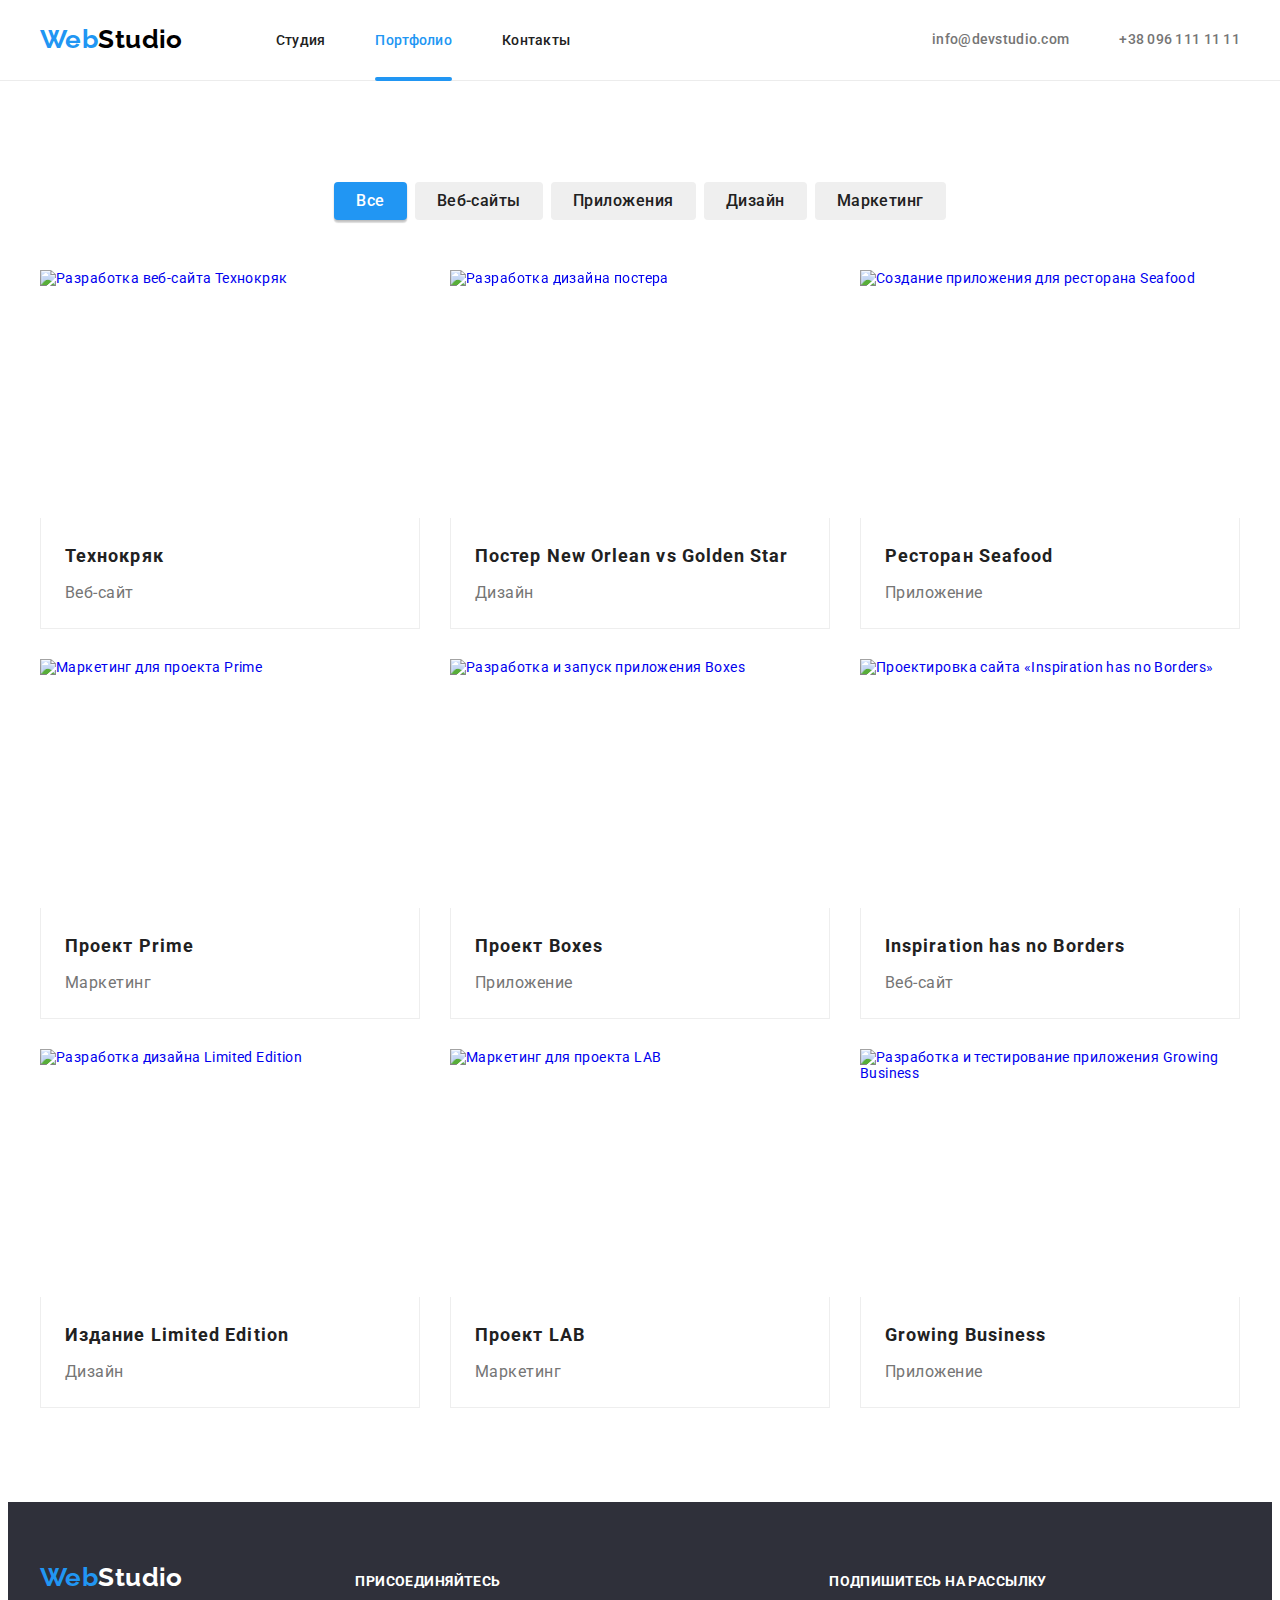
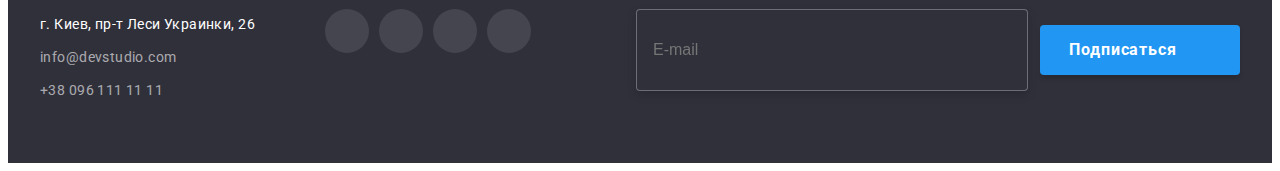
==== commit a59d8871: "якісь зміни" ====
--- a/portfolio.html
+++ b/portfolio.html
@@ -54,12 +54,12 @@
           <div class="mobile-menu" id="menu-button" data-menu>
             <ul class="mobile-menu__list">
               <li class="mobile-menu__item">
-                <a href="./index.html" class="mobile-menu__link"
-                  >Студия</a
-                >
+                <a href="./index.html" class="mobile-menu__link">Студия</a>
               </li>
               <li class="mobile-menu__item">
-                <a href="./portfolio.html" class="mobile-menu__link mobile-menu__link--active">Портфолио</a>
+                <a href="./portfolio.html" class="mobile-menu__link mobile-menu__link--active"
+                  >Портфолио</a
+                >
               </li>
               <li class="mobile-menu__item">
                 <a href="#" class="mobile-menu__link">Контакты</a>
@@ -140,7 +140,9 @@
               <a class="navigation__link" href="./index.html">Студия</a>
             </li>
             <li class="navigation__item">
-              <a class="navigation__link navigation__link--active" href="./portfolio.html">Портфолио</a>
+              <a class="navigation__link navigation__link--active" href="./portfolio.html"
+                >Портфолио</a
+              >
             </li>
             <li class="navigation__item">
               <a class="navigation__link" href="#">Контакты</a>
@@ -274,77 +276,72 @@
             <li class="card__item">
               <a class="card__link" href="#">
                 <div class="card__thumb">
-
-              <picture>
-                <!-- Набір зображень для десктопних екранів -->
-                <source
-                  media="(min-width: 1200px)"
-                  srcset="
-                    ./images/portfolio/photos-our-portfolio-1_lg.webp    1x,
-                    ./images/portfolio/photos-our-portfolio-1_lg@2x.webp 2x
-                  "
-                  type="image/webp"
-                />
-                <source
-                  media="(min-width: 1200px)"
-                  srcset="
-                    ./images/portfolio/photos-our-portfolio-1_lg.jpg    1x,
-                    ./images/portfolio/photos-our-portfolio-1_lg@2x.jpg 2x
-                  "
-                  type="image/jpg"
-                />
-
-                <!-- Набір зображень для планшетних екранів -->
-                <source
-                  media="(min-width: 768px)"
-                  srcset="
-                    ./images/portfolio/photos-our-portfolio-1_md.webp    1x,
-                    ./images/portfolio/photos-our-portfolio-1_md@2x.webp 2x
-                  "
-                  type="image/webp"
-                />
-                <source
-                  media="(min-width: 768px)"
-                  srcset="
-                    ./images/portfolio/photos-our-portfolio-1_md.jpg    1x,
-                    ./images/portfolio/photos-our-portfolio-1_md@2x.jpg 2x
-                  "
-                  type="image/jpg"
-                />
-
-                <!-- Набір зображень для мобільних екранів -->
-                <source
-                  media="(max-width: 767px)"
-                  srcset="
-                    ./images/portfolio/photos-our-portfolio-1_sm.webp    1x,
-                    ./images/portfolio/photos-our-portfolio-1_sm@2x.webp 2x
-                  "
-                  type="image/webp"
-                />
-                <source
-                  media="(max-width: 767px)" 
-                  srcset="
-                    ./images/portfolio/photos-our-portfolio-1_sm.jpg    1x,
-                    ./images/portfolio/photos-our-portfolio-1_sm@2x.jpg 2x
-                  "
-                  type="image/jpg"
-                />
-
-                <!-- Дефолтне зображення, яке відпрацює у будь-якому випадку -->
-                <img
-                  class="card__image"
-                  src="./images/portfolio/photos-our-portfolio-1_sm.jpg"
-                
-                   alt="Разработка веб-сайта Технокряк"
-                  width="450"
-                  height="294"
-                  loading="lazy"
-                />
-              </picture>
-
-
-
-                  
+                  <picture>
+                    <!-- Набір зображень для десктопних екранів -->
+                    <source
+                      media="(min-width: 1200px)"
+                      srcset="
+                        ./images/portfolio/photos-our-portfolio-1_lg.webp    1x,
+                        ./images/portfolio/photos-our-portfolio-1_lg@2x.webp 2x
+                      "
+                      type="image/webp"
+                    />
+                    <source
+                      media="(min-width: 1200px)"
+                      srcset="
+                        ./images/portfolio/photos-our-portfolio-1_lg.jpg    1x,
+                        ./images/portfolio/photos-our-portfolio-1_lg@2x.jpg 2x
+                      "
+                      type="image/jpg"
+                    />
+
+                    <!-- Набір зображень для планшетних екранів -->
+                    <source
+                      media="(min-width: 768px)"
+                      srcset="
+                        ./images/portfolio/photos-our-portfolio-1_md.webp    1x,
+                        ./images/portfolio/photos-our-portfolio-1_md@2x.webp 2x
+                      "
+                      type="image/webp"
+                    />
+                    <source
+                      media="(min-width: 768px)"
+                      srcset="
+                        ./images/portfolio/photos-our-portfolio-1_md.jpg    1x,
+                        ./images/portfolio/photos-our-portfolio-1_md@2x.jpg 2x
+                      "
+                      type="image/jpg"
+                    />
+
+                    <!-- Набір зображень для мобільних екранів -->
+                    <source
+                      media="(max-width: 767px)"
+                      srcset="
+                        ./images/portfolio/photos-our-portfolio-1_sm.webp    1x,
+                        ./images/portfolio/photos-our-portfolio-1_sm@2x.webp 2x
+                      "
+                      type="image/webp"
+                    />
+                    <source
+                      media="(max-width: 767px)"
+                      srcset="
+                        ./images/portfolio/photos-our-portfolio-1_sm.jpg    1x,
+                        ./images/portfolio/photos-our-portfolio-1_sm@2x.jpg 2x
+                      "
+                      type="image/jpg"
+                    />
+
+                    <!-- Дефолтне зображення, яке відпрацює у будь-якому випадку -->
+                    <img
+                      class="card__image"
+                      src="./images/portfolio/photos-our-portfolio-1_sm.jpg"
+                      alt="Разработка веб-сайта Технокряк"
+                      width="450"
+                      height="294"
+                      loading="lazy"
+                    />
+                  </picture>
+
                   <div class="card__overlay">
                     <p class="card__description">
                       Ресурс предлагает комплексные предложения с разным уровнем функционала и
@@ -363,78 +360,78 @@
               <a class="card__link" href="#">
                 <div class="scene">
                   <div class="scene__wrapper">
-              <picture>
-                <!-- Набір зображень для десктопних екранів -->
-                <source
-                  media="(min-width: 1200px)"
-                  srcset="
-                    ./images/portfolio/photos-our-portfolio-2_lg.webp    1x,
-                    ./images/portfolio/photos-our-portfolio-2_lg@2x.webp 2x
-                  "
-                  type="image/webp"
-                />
-                <source
-                  media="(min-width: 1200px)"
-                  srcset="
-                    ./images/portfolio/photos-our-portfolio-2_lg.jpg    1x,
-                    ./images/portfolio/photos-our-portfolio-2_lg@2x.jpg 2x
-                  "
-                  type="image/jpg"
-                />
-
-                <!-- Набір зображень для планшетних екранів -->
-                <source
-                  media="(min-width: 768px)"
-                  srcset="
-                    ./images/portfolio/photos-our-portfolio-2_md.webp    1x,
-                    ./images/portfolio/photos-our-portfolio-2_md@2x.webp 2x
-                  "
-                  type="image/webp"
-                />
-                <source
-                  media="(min-width: 768px)"
-                  srcset="
-                    ./images/portfolio/photos-our-portfolio-2_md.jpg    1x,
-                    ./images/portfolio/photos-our-portfolio-2_md@2x.jpg 2x
-                  "
-                  type="image/jpg"
-                />
-
-                <!-- Набір зображень для мобільних екранів -->
-                <source
-                  media="(max-width: 767px)"
-                  srcset="
-                    ./images/portfolio/photos-our-portfolio-2_sm.webp    1x,
-                    ./images/portfolio/photos-our-portfolio-2_sm@2x.webp 2x
-                  "
-                  type="image/webp"
-                />
-                <source
-                  media="(max-width: 767px)" 
-                  srcset="
-                    ./images/portfolio/photos-our-portfolio-2_sm.jpg    1x,
-                    ./images/portfolio/photos-our-portfolio-2_sm@2x.jpg 2x
-                  "
-                  type="image/jpg"
-                />
-
-                <!-- Дефолтне зображення, яке відпрацює у будь-якому випадку -->
-                <img
-                  class="card__image"
-                  src="./images/portfolio/photos-our-portfolio-2_sm.jpg"                
-                  alt="Разработка дизайна постера"
-                  width="450"
-                  height="294"
-                  loading="lazy"
-                />
-              </picture>
-
-                   
+                    <picture>
+                      <!-- Набір зображень для десктопних екранів -->
+                      <source
+                        media="(min-width: 1200px)"
+                        srcset="
+                          ./images/portfolio/photos-our-portfolio-2_lg.webp    1x,
+                          ./images/portfolio/photos-our-portfolio-2_lg@2x.webp 2x
+                        "
+                        type="image/webp"
+                      />
+                      <source
+                        media="(min-width: 1200px)"
+                        srcset="
+                          ./images/portfolio/photos-our-portfolio-2_lg.jpg    1x,
+                          ./images/portfolio/photos-our-portfolio-2_lg@2x.jpg 2x
+                        "
+                        type="image/jpg"
+                      />
+
+                      <!-- Набір зображень для планшетних екранів -->
+                      <source
+                        media="(min-width: 768px)"
+                        srcset="
+                          ./images/portfolio/photos-our-portfolio-2_md.webp    1x,
+                          ./images/portfolio/photos-our-portfolio-2_md@2x.webp 2x
+                        "
+                        type="image/webp"
+                      />
+                      <source
+                        media="(min-width: 768px)"
+                        srcset="
+                          ./images/portfolio/photos-our-portfolio-2_md.jpg    1x,
+                          ./images/portfolio/photos-our-portfolio-2_md@2x.jpg 2x
+                        "
+                        type="image/jpg"
+                      />
+
+                      <!-- Набір зображень для мобільних екранів -->
+                      <source
+                        media="(max-width: 767px)"
+                        srcset="
+                          ./images/portfolio/photos-our-portfolio-2_sm.webp    1x,
+                          ./images/portfolio/photos-our-portfolio-2_sm@2x.webp 2x
+                        "
+                        type="image/webp"
+                      />
+                      <source
+                        media="(max-width: 767px)"
+                        srcset="
+                          ./images/portfolio/photos-our-portfolio-2_sm.jpg    1x,
+                          ./images/portfolio/photos-our-portfolio-2_sm@2x.jpg 2x
+                        "
+                        type="image/jpg"
+                      />
+
+                      <!-- Дефолтне зображення, яке відпрацює у будь-якому випадку -->
+                      <img
+                        class="card__image"
+                        src="./images/portfolio/photos-our-portfolio-2_sm.jpg"
+                        alt="Разработка дизайна постера"
+                        width="450"
+                        height="294"
+                        loading="lazy"
+                      />
+                    </picture>
+
                     <div class="scene__face scene__face--back">
                       <p class="card__description">
                         Не дивіться на Україну, як на землю своїх батьків. Дивіться на неї, як на
-                        землю своїх дітей. І тоді прийдуть зміни…</p>
-                        <p class="card__description">Святослав Вакарчук</p>                      
+                        землю своїх дітей. І тоді прийдуть зміни…
+                      </p>
+                      <p class="card__description">Святослав Вакарчук</p>
                     </div>
                   </div>
                 </div>
@@ -454,162 +451,81 @@
             <li class="card__item">
               <a class="card__link" href="#">
                 <div class="card__thumb">
-              <picture>
-                <!-- Набір зображень для десктопних екранів -->
-                <source
-                  media="(min-width: 1200px)"
-                  srcset="
-                    ./images/portfolio/photos-our-portfolio-3_lg.webp    1x,
-                    ./images/portfolio/photos-our-portfolio-3_lg@2x.webp 2x
-                  "
-                  type="image/webp"
-                />
-                <source
-                  media="(min-width: 1200px)"
-                  srcset="
-                    ./images/portfolio/photos-our-portfolio-3_lg.jpg    1x,
-                    ./images/portfolio/photos-our-portfolio-3_lg@2x.jpg 2x
-                  "
-                  type="image/jpg"
-                />
-
-                <!-- Набір зображень для планшетних екранів -->
-                <source
-                  media="(min-width: 768px)"
-                  srcset="
-                    ./images/portfolio/photos-our-portfolio-3_md.webp    1x,
-                    ./images/portfolio/photos-our-portfolio-3_md@2x.webp 2x
-                  "
-                  type="image/webp"
-                />
-                <source
-                  media="(min-width: 768px)"
-                  srcset="
-                    ./images/portfolio/photos-our-portfolio-3_md.jpg    1x,
-                    ./images/portfolio/photos-our-portfolio-3_md@2x.jpg 2x
-                  "
-                  type="image/jpg"
-                />
-
-                <!-- Набір зображень для мобільних екранів -->
-                <source
-                  media="(max-width: 767px)"
-                  srcset="
-                    ./images/portfolio/photos-our-portfolio-3_sm.webp    1x,
-                    ./images/portfolio/photos-our-portfolio-3_sm@2x.webp 2x
-                  "
-                  type="image/webp"
-                />
-                <source
-                  media="(max-width: 767px)" 
-                  srcset="
-                    ./images/portfolio/photos-our-portfolio-3_sm.jpg    1x,
-                    ./images/portfolio/photos-our-portfolio-3_sm@2x.jpg 2x
-                  "
-                  type="image/jpg"
-                />
-
-                <!-- Дефолтне зображення, яке відпрацює у будь-якому випадку -->
-                <img
-                  class="card__image"
-                  src="./images/portfolio/photos-our-portfolio-3_sm.jpg"                
-                  alt="Создание приложения для ресторана Seafood"
-                  width="450"
-                  height="294"
-                  loading="lazy"
-                />
-              </picture>
+                  <picture>
+                    <!-- Набір зображень для десктопних екранів -->
+                    <source
+                      media="(min-width: 1200px)"
+                      srcset="
+                        ./images/portfolio/photos-our-portfolio-3_lg.webp    1x,
+                        ./images/portfolio/photos-our-portfolio-3_lg@2x.webp 2x
+                      "
+                      type="image/webp"
+                    />
+                    <source
+                      media="(min-width: 1200px)"
+                      srcset="
+                        ./images/portfolio/photos-our-portfolio-3_lg.jpg    1x,
+                        ./images/portfolio/photos-our-portfolio-3_lg@2x.jpg 2x
+                      "
+                      type="image/jpg"
+                    />
+
+                    <!-- Набір зображень для планшетних екранів -->
+                    <source
+                      media="(min-width: 768px)"
+                      srcset="
+                        ./images/portfolio/photos-our-portfolio-3_md.webp    1x,
+                        ./images/portfolio/photos-our-portfolio-3_md@2x.webp 2x
+                      "
+                      type="image/webp"
+                    />
+                    <source
+                      media="(min-width: 768px)"
+                      srcset="
+                        ./images/portfolio/photos-our-portfolio-3_md.jpg    1x,
+                        ./images/portfolio/photos-our-portfolio-3_md@2x.jpg 2x
+                      "
+                      type="image/jpg"
+                    />
+
+                    <!-- Набір зображень для мобільних екранів -->
+                    <source
+                      media="(max-width: 767px)"
+                      srcset="
+                        ./images/portfolio/photos-our-portfolio-3_sm.webp    1x,
+                        ./images/portfolio/photos-our-portfolio-3_sm@2x.webp 2x
+                      "
+                      type="image/webp"
+                    />
+                    <source
+                      media="(max-width: 767px)"
+                      srcset="
+                        ./images/portfolio/photos-our-portfolio-3_sm.jpg    1x,
+                        ./images/portfolio/photos-our-portfolio-3_sm@2x.jpg 2x
+                      "
+                      type="image/jpg"
+                    />
+
+                    <!-- Дефолтне зображення, яке відпрацює у будь-якому випадку -->
+                    <img
+                      class="card__image"
+                      src="./images/portfolio/photos-our-portfolio-3_sm.jpg"
+                      alt="Создание приложения для ресторана Seafood"
+                      width="450"
+                      height="294"
+                      loading="lazy"
+                    />
+                  </picture>
                   <div class="card__overlay">
                     <p class="card__description">
-                      Не той українець, у кого батьки українці, а той, у кого діти українці.</p>
-                     <p  class="card__description"> Михайло Голтишов</p>
+                      Не той українець, у кого батьки українці, а той, у кого діти українці.
                     </p>
+                    <p class="card__description">Михайло Голтишов</p>
                   </div>
                 </div>
                 <div class="card__text-wrapper">
                   <h2 class="card__subtitle">Ресторан <span lang="en">Seafood</span></h2>
                   <p class="card__caption">Приложение</p>
-                </div>
-              </a>
-            </li>
-            <li class="card__item">
-              <a class="card__link" href="#">
-                <div class="card__thumb">
-              <picture>
-                <!-- Набір зображень для десктопних екранів -->
-                <source
-                  media="(min-width: 1200px)"
-                  srcset="
-                    ./images/portfolio/photos-our-portfolio-4_lg.webp    1x,
-                    ./images/portfolio/photos-our-portfolio-4_lg@2x.webp 2x
-                  "
-                  type="image/webp"
-                />
-                <source
-                  media="(min-width: 1200px)"
-                  srcset="
-                    ./images/portfolio/photos-our-portfolio-4_lg.jpg    1x,
-                    ./images/portfolio/photos-our-portfolio-4_lg@2x.jpg 2x
-                  "
-                  type="image/jpg"
-                />
-
-                <!-- Набір зображень для планшетних екранів -->
-                <source
-                  media="(min-width: 768px)"
-                  srcset="
-                    ./images/portfolio/photos-our-portfolio-4_md.webp    1x,
-                    ./images/portfolio/photos-our-portfolio-4_md@2x.webp 2x
-                  "
-                  type="image/webp"
-                />
-                <source
-                  media="(min-width: 768px)"
-                  srcset="
-                    ./images/portfolio/photos-our-portfolio-4_md.jpg    1x,
-                    ./images/portfolio/photos-our-portfolio-4_md@2x.jpg 2x
-                  "
-                  type="image/jpg"
-                />
-
-                <!-- Набір зображень для мобільних екранів -->
-                <source
-                  media="(max-width: 767px)"
-                  srcset="
-                    ./images/portfolio/photos-our-portfolio-4_sm.webp    1x,
-                    ./images/portfolio/photos-our-portfolio-4_sm@2x.webp 2x
-                  "
-                  type="image/webp"
-                />
-                <source
-                  media="(max-width: 767px)" 
-                  srcset="
-                    ./images/portfolio/photos-our-portfolio-4_sm.jpg    1x,
-                    ./images/portfolio/photos-our-portfolio-4_sm@2x.jpg 2x
-                  "
-                  type="image/jpg"
-                />
-
-                <!-- Дефолтне зображення, яке відпрацює у будь-якому випадку -->
-                <img
-                  class="card__image"
-                  src="./images/portfolio/photos-our-portfolio-4_sm.jpg"                
-                  alt="Маркетинг для проекта Prime"
-                  width="450"
-                  height="294"
-                  loading="lazy"
-                />
-              </picture>
-                 4 <div class="card__overlay">
-                    <p class="card__description">
-                      Оті дурні, що кричать "націоналіст!", не розуміють і ніколи не зрозуміють, що
-                      я зумів об'єднати любов до мого народу з любов'ю до всіх народів світу!</p>
-                      <p class="card__description">Остап Вишня</p>                  
-                  </div>
-                </div>
-                <div class="card__text-wrapper">
-                  <h2 class="card__subtitle">Проект <span lang="en">Prime</span></h2>
-                  <p class="card__caption">Маркетинг</p>
                 </div>
               </a>
             </li>
@@ -617,71 +533,154 @@
               <a class="card__link" href="#">
                 <div class="card__thumb">
                   <picture>
-                <!-- Набір зображень для десктопних екранів -->
-                <source
-                  media="(min-width: 1200px)"
-                  srcset="
-                    ./images/portfolio/photos-our-portfolio-5_lg.webp    1x,
-                    ./images/portfolio/photos-our-portfolio-5_lg@2x.webp 2x
-                  "
-                  type="image/webp"
-                />
-                <source
-                  media="(min-width: 1200px)"
-                  srcset="
-                    ./images/portfolio/photos-our-portfolio-5_lg.jpg    1x,
-                    ./images/portfolio/photos-our-portfolio-5_lg@2x.jpg 2x
-                  "
-                  type="image/jpg"
-                />
-
-                <!-- Набір зображень для планшетних екранів -->
-                <source
-                  media="(min-width: 768px)"
-                  srcset="
-                    ./images/portfolio/photos-our-portfolio-5_md.webp    1x,
-                    ./images/portfolio/photos-our-portfolio-5_md@2x.webp 2x
-                  "
-                  type="image/webp"
-                />
-                <source
-                  media="(min-width: 768px)"
-                  srcset="
-                    ./images/portfolio/photos-our-portfolio-5_md.jpg    1x,
-                    ./images/portfolio/photos-our-portfolio-5_md@2x.jpg 2x
-                  "
-                  type="image/jpg"
-                />
-
-                <!-- Набір зображень для мобільних екранів -->
-                <source
-                  media="(max-width: 767px)"
-                  srcset="
-                    ./images/portfolio/photos-our-portfolio-5_sm.webp    1x,
-                    ./images/portfolio/photos-our-portfolio-5_sm@2x.webp 2x
-                  "
-                  type="image/webp"
-                />
-                <source
-                  media="(max-width: 767px)" 
-                  srcset="
-                    ./images/portfolio/photos-our-portfolio-5_sm.jpg    1x,
-                    ./images/portfolio/photos-our-portfolio-5_sm@2x.jpg 2x
-                  "
-                  type="image/jpg"
-                />
-
-                <!-- Дефолтне зображення, яке відпрацює у будь-якому випадку -->
-                <img
-                  class="card__image"
-                  src="./images/portfolio/photos-our-portfolio-5_sm.jpg"                
-                  alt="Разработка и запуск приложения Boxes"
-                  width="450"
-                  height="294"
-                  loading="lazy"
-                />
-              </picture>
-                                    <div class="card__overlay">
+                    <!-- Набір зображень для десктопних екранів -->
+                    <source
+                      media="(min-width: 1200px)"
+                      srcset="
+                        ./images/portfolio/photos-our-portfolio-4_lg.webp    1x,
+                        ./images/portfolio/photos-our-portfolio-4_lg@2x.webp 2x
+                      "
+                      type="image/webp"
+                    />
+                    <source
+                      media="(min-width: 1200px)"
+                      srcset="
+                        ./images/portfolio/photos-our-portfolio-4_lg.jpg    1x,
+                        ./images/portfolio/photos-our-portfolio-4_lg@2x.jpg 2x
+                      "
+                      type="image/jpg"
+                    />
+
+                    <!-- Набір зображень для планшетних екранів -->
+                    <source
+                      media="(min-width: 768px)"
+                      srcset="
+                        ./images/portfolio/photos-our-portfolio-4_md.webp    1x,
+                        ./images/portfolio/photos-our-portfolio-4_md@2x.webp 2x
+                      "
+                      type="image/webp"
+                    />
+                    <source
+                      media="(min-width: 768px)"
+                      srcset="
+                        ./images/portfolio/photos-our-portfolio-4_md.jpg    1x,
+                        ./images/portfolio/photos-our-portfolio-4_md@2x.jpg 2x
+                      "
+                      type="image/jpg"
+                    />
+
+                    <!-- Набір зображень для мобільних екранів -->
+                    <source
+                      media="(max-width: 767px)"
+                      srcset="
+                        ./images/portfolio/photos-our-portfolio-4_sm.webp    1x,
+                        ./images/portfolio/photos-our-portfolio-4_sm@2x.webp 2x
+                      "
+                      type="image/webp"
+                    />
+                    <source
+                      media="(max-width: 767px)"
+                      srcset="
+                        ./images/portfolio/photos-our-portfolio-4_sm.jpg    1x,
+                        ./images/portfolio/photos-our-portfolio-4_sm@2x.jpg 2x
+                      "
+                      type="image/jpg"
+                    />
+
+                    <!-- Дефолтне зображення, яке відпрацює у будь-якому випадку -->
+                    <img
+                      class="card__image"
+                      src="./images/portfolio/photos-our-portfolio-4_sm.jpg"
+                      alt="Маркетинг для проекта Prime"
+                      width="450"
+                      height="294"
+                      loading="lazy"
+                    />
+                  </picture>
+
+                  <div class="card__overlay">
+                    <p class="card__description">
+                      Оті дурні, що кричать "націоналіст!", не розуміють і ніколи не зрозуміють, що
+                      я зумів об'єднати любов до мого народу з любов'ю до всіх народів світу!
+                    </p>
+                    <p class="card__description">Остап Вишня</p>
+                  </div>
+                </div>
+                <div class="card__text-wrapper">
+                  <h2 class="card__subtitle">Проект <span lang="en">Prime</span></h2>
+                  <p class="card__caption">Маркетинг</p>
+                </div>
+              </a>
+            </li>
+            <li class="card__item">
+              <a class="card__link" href="#">
+                <div class="card__thumb">
+                  <picture>
+                    <!-- Набір зображень для десктопних екранів -->
+                    <source
+                      media="(min-width: 1200px)"
+                      srcset="
+                        ./images/portfolio/photos-our-portfolio-5_lg.webp    1x,
+                        ./images/portfolio/photos-our-portfolio-5_lg@2x.webp 2x
+                      "
+                      type="image/webp"
+                    />
+                    <source
+                      media="(min-width: 1200px)"
+                      srcset="
+                        ./images/portfolio/photos-our-portfolio-5_lg.jpg    1x,
+                        ./images/portfolio/photos-our-portfolio-5_lg@2x.jpg 2x
+                      "
+                      type="image/jpg"
+                    />
+
+                    <!-- Набір зображень для планшетних екранів -->
+                    <source
+                      media="(min-width: 768px)"
+                      srcset="
+                        ./images/portfolio/photos-our-portfolio-5_md.webp    1x,
+                        ./images/portfolio/photos-our-portfolio-5_md@2x.webp 2x
+                      "
+                      type="image/webp"
+                    />
+                    <source
+                      media="(min-width: 768px)"
+                      srcset="
+                        ./images/portfolio/photos-our-portfolio-5_md.jpg    1x,
+                        ./images/portfolio/photos-our-portfolio-5_md@2x.jpg 2x
+                      "
+                      type="image/jpg"
+                    />
+
+                    <!-- Набір зображень для мобільних екранів -->
+                    <source
+                      media="(max-width: 767px)"
+                      srcset="
+                        ./images/portfolio/photos-our-portfolio-5_sm.webp    1x,
+                        ./images/portfolio/photos-our-portfolio-5_sm@2x.webp 2x
+                      "
+                      type="image/webp"
+                    />
+                    <source
+                      media="(max-width: 767px)"
+                      srcset="
+                        ./images/portfolio/photos-our-portfolio-5_sm.jpg    1x,
+                        ./images/portfolio/photos-our-portfolio-5_sm@2x.jpg 2x
+                      "
+                      type="image/jpg"
+                    />
+
+                    <!-- Дефолтне зображення, яке відпрацює у будь-якому випадку -->
+                    <img
+                      class="card__image"
+                      src="./images/portfolio/photos-our-portfolio-5_sm.jpg"
+                      alt="Разработка и запуск приложения Boxes"
+                      width="450"
+                      height="294"
+                      loading="lazy"
+                    />
+                  </picture>
+                  <div class="card__overlay">
                     <p class="card__description">
                       Ніхто нам не збудує держави, коли ми її самі не збудуємо, і ніхто з нас не
                       зробить нації, коли ми самі нацією не схочемо бути.
@@ -699,70 +698,70 @@
               <a class="card__link" href="#">
                 <div class="card__thumb">
                   <picture>
-                <!-- Набір зображень для десктопних екранів -->
-                <source
-                  media="(min-width: 1200px)"
-                  srcset="
-                    ./images/portfolio/photos-our-portfolio-6_lg.webp    1x,
-                    ./images/portfolio/photos-our-portfolio-6_lg@2x.webp 2x
-                  "
-                  type="image/webp"
-                />
-                <source
-                  media="(min-width: 1200px)"
-                  srcset="
-                    ./images/portfolio/photos-our-portfolio-6_lg.jpg    1x,
-                    ./images/portfolio/photos-our-portfolio-6_lg@2x.jpg 2x
-                  "
-                  type="image/jpg"
-                />
-
-                <!-- Набір зображень для планшетних екранів -->
-                <source
-                  media="(min-width: 768px)"
-                  srcset="
-                    ./images/portfolio/photos-our-portfolio-6_md.webp    1x,
-                    ./images/portfolio/photos-our-portfolio-6_md@2x.webp 2x
-                  "
-                  type="image/webp"
-                />
-                <source
-                  media="(min-width: 768px)"
-                  srcset="
-                    ./images/portfolio/photos-our-portfolio-6_md.jpg    1x,
-                    ./images/portfolio/photos-our-portfolio-6_md@2x.jpg 2x
-                  "
-                  type="image/jpg"
-                />
-
-                <!-- Набір зображень для мобільних екранів -->
-                <source
-                  media="(max-width: 767px)"
-                  srcset="
-                    ./images/portfolio/photos-our-portfolio-6_sm.webp    1x,
-                    ./images/portfolio/photos-our-portfolio-6_sm@2x.webp 2x
-                  "
-                  type="image/webp"
-                />
-                <source
-                  media="(max-width: 767px)" 
-                  srcset="
-                    ./images/portfolio/photos-our-portfolio-6_sm.jpg    1x,
-                    ./images/portfolio/photos-our-portfolio-6_sm@2x.jpg 2x
-                  "
-                  type="image/jpg"
-                />
-
-                <!-- Дефолтне зображення, яке відпрацює у будь-якому випадку -->
-                <img
-                  class="card__image"
-                  src="./images/portfolio/photos-our-portfolio-6_sm.jpg"                
-                  alt="Проектировка сайта «Inspiration has no Borders»"
-                  width="450"
-                  height="294"
-                  loading="lazy"
-                />
-              </picture>                  
+                    <!-- Набір зображень для десктопних екранів -->
+                    <source
+                      media="(min-width: 1200px)"
+                      srcset="
+                        ./images/portfolio/photos-our-portfolio-6_lg.webp    1x,
+                        ./images/portfolio/photos-our-portfolio-6_lg@2x.webp 2x
+                      "
+                      type="image/webp"
+                    />
+                    <source
+                      media="(min-width: 1200px)"
+                      srcset="
+                        ./images/portfolio/photos-our-portfolio-6_lg.jpg    1x,
+                        ./images/portfolio/photos-our-portfolio-6_lg@2x.jpg 2x
+                      "
+                      type="image/jpg"
+                    />
+
+                    <!-- Набір зображень для планшетних екранів -->
+                    <source
+                      media="(min-width: 768px)"
+                      srcset="
+                        ./images/portfolio/photos-our-portfolio-6_md.webp    1x,
+                        ./images/portfolio/photos-our-portfolio-6_md@2x.webp 2x
+                      "
+                      type="image/webp"
+                    />
+                    <source
+                      media="(min-width: 768px)"
+                      srcset="
+                        ./images/portfolio/photos-our-portfolio-6_md.jpg    1x,
+                        ./images/portfolio/photos-our-portfolio-6_md@2x.jpg 2x
+                      "
+                      type="image/jpg"
+                    />
+
+                    <!-- Набір зображень для мобільних екранів -->
+                    <source
+                      media="(max-width: 767px)"
+                      srcset="
+                        ./images/portfolio/photos-our-portfolio-6_sm.webp    1x,
+                        ./images/portfolio/photos-our-portfolio-6_sm@2x.webp 2x
+                      "
+                      type="image/webp"
+                    />
+                    <source
+                      media="(max-width: 767px)"
+                      srcset="
+                        ./images/portfolio/photos-our-portfolio-6_sm.jpg    1x,
+                        ./images/portfolio/photos-our-portfolio-6_sm@2x.jpg 2x
+                      "
+                      type="image/jpg"
+                    />
+
+                    <!-- Дефолтне зображення, яке відпрацює у будь-якому випадку -->
+                    <img
+                      class="card__image"
+                      src="./images/portfolio/photos-our-portfolio-6_sm.jpg"
+                      alt="Проектировка сайта «Inspiration has no Borders»"
+                      width="450"
+                      height="294"
+                      loading="lazy"
+                    />
+                  </picture>
                   <div class="card__overlay">
                     <pre class="card__pre">
                          Для всіх ти мертва і смішна, 
@@ -784,77 +783,77 @@
             <li class="card__item">
               <a class="card__link" href="#">
                 <div class="card__thumb">
-                   <picture>
-                <!-- Набір зображень для десктопних екранів -->
-                <source
-                  media="(min-width: 1200px)"
-                  srcset="
-                    ./images/portfolio/photos-our-portfolio-7_lg.webp    1x,
-                    ./images/portfolio/photos-our-portfolio-7_lg@2x.webp 2x
-                  "
-                  type="image/webp"
-                />
-                <source
-                  media="(min-width: 1200px)"
-                  srcset="
-                    ./images/portfolio/photos-our-portfolio-7_lg.jpg    1x,
-                    ./images/portfolio/photos-our-portfolio-7_lg@2x.jpg 2x
-                  "
-                  type="image/jpg"
-                />
-
-                <!-- Набір зображень для планшетних екранів -->
-                <source
-                  media="(min-width: 768px)"
-                  srcset="
-                    ./images/portfolio/photos-our-portfolio-7_md.webp    1x,
-                    ./images/portfolio/photos-our-portfolio-7_md@2x.webp 2x
-                  "
-                  type="image/webp"
-                />
-                <source
-                  media="(min-width: 768px)"
-                  srcset="
-                    ./images/portfolio/photos-our-portfolio-7_md.jpg    1x,
-                    ./images/portfolio/photos-our-portfolio-7_md@2x.jpg 2x
-                  "
-                  type="image/jpg"
-                />
-
-                <!-- Набір зображень для мобільних екранів -->
-                <source
-                  media="(max-width: 767px)"
-                  srcset="
-                    ./images/portfolio/photos-our-portfolio-7_sm.webp    1x,
-                    ./images/portfolio/photos-our-portfolio-7_sm@2x.webp 2x
-                  "
-                  type="image/webp"
-                />
-                <source
-                  media="(max-width: 767px)" 
-                  srcset="
-                    ./images/portfolio/photos-our-portfolio-7_sm.jpg    1x,
-                    ./images/portfolio/photos-our-portfolio-7_sm@2x.jpg 2x
-                  "
-                  type="image/jpg"
-                />
-
-                <!-- Дефолтне зображення, яке відпрацює у будь-якому випадку -->
-                <img
-                  class="card__image"
-                  src="./images/portfolio/photos-our-portfolio-7_sm.jpg"                
-                  alt="Разработка дизайна Limited Edition"
-                  width="450"
-                  height="294"
-                  loading="lazy"
-                />
-              </picture>                    
+                  <picture>
+                    <!-- Набір зображень для десктопних екранів -->
+                    <source
+                      media="(min-width: 1200px)"
+                      srcset="
+                        ./images/portfolio/photos-our-portfolio-7_lg.webp    1x,
+                        ./images/portfolio/photos-our-portfolio-7_lg@2x.webp 2x
+                      "
+                      type="image/webp"
+                    />
+                    <source
+                      media="(min-width: 1200px)"
+                      srcset="
+                        ./images/portfolio/photos-our-portfolio-7_lg.jpg    1x,
+                        ./images/portfolio/photos-our-portfolio-7_lg@2x.jpg 2x
+                      "
+                      type="image/jpg"
+                    />
+
+                    <!-- Набір зображень для планшетних екранів -->
+                    <source
+                      media="(min-width: 768px)"
+                      srcset="
+                        ./images/portfolio/photos-our-portfolio-7_md.webp    1x,
+                        ./images/portfolio/photos-our-portfolio-7_md@2x.webp 2x
+                      "
+                      type="image/webp"
+                    />
+                    <source
+                      media="(min-width: 768px)"
+                      srcset="
+                        ./images/portfolio/photos-our-portfolio-7_md.jpg    1x,
+                        ./images/portfolio/photos-our-portfolio-7_md@2x.jpg 2x
+                      "
+                      type="image/jpg"
+                    />
+
+                    <!-- Набір зображень для мобільних екранів -->
+                    <source
+                      media="(max-width: 767px)"
+                      srcset="
+                        ./images/portfolio/photos-our-portfolio-7_sm.webp    1x,
+                        ./images/portfolio/photos-our-portfolio-7_sm@2x.webp 2x
+                      "
+                      type="image/webp"
+                    />
+                    <source
+                      media="(max-width: 767px)"
+                      srcset="
+                        ./images/portfolio/photos-our-portfolio-7_sm.jpg    1x,
+                        ./images/portfolio/photos-our-portfolio-7_sm@2x.jpg 2x
+                      "
+                      type="image/jpg"
+                    />
+
+                    <!-- Дефолтне зображення, яке відпрацює у будь-якому випадку -->
+                    <img
+                      class="card__image"
+                      src="./images/portfolio/photos-our-portfolio-7_sm.jpg"
+                      alt="Разработка дизайна Limited Edition"
+                      width="450"
+                      height="294"
+                      loading="lazy"
+                    />
+                  </picture>
                   <div class="card__overlay">
                     <p class="card__description">
                       Бути українцем – це значить бути постійно в стані доказування свого права на
-                      існування.</p>
-                     <p  class="card__description">В. Винниченко</p>
+                      існування.
                     </p>
+                    <p class="card__description">В. Винниченко</p>
                   </div>
                 </div>
                 <div class="card__text-wrapper">
@@ -867,76 +866,76 @@
               <a class="card__link" href="#">
                 <div class="card__thumb">
                   <picture>
-                <!-- Набір зображень для десктопних екранів -->
-                <source
-                  media="(min-width: 1200px)"
-                  srcset="
-                    ./images/portfolio/photos-our-portfolio-8_lg.webp    1x,
-                    ./images/portfolio/photos-our-portfolio-8_lg@2x.webp 2x
-                  "
-                  type="image/webp"
-                />
-                <source
-                  media="(min-width: 1200px)"
-                  srcset="
-                    ./images/portfolio/photos-our-portfolio-8_lg.jpg    1x,
-                    ./images/portfolio/photos-our-portfolio-8_lg@2x.jpg 2x
-                  "
-                  type="image/jpg"
-                />
-
-                <!-- Набір зображень для планшетних екранів -->
-                <source
-                  media="(min-width: 768px)"
-                  srcset="
-                    ./images/portfolio/photos-our-portfolio-8_md.webp    1x,
-                    ./images/portfolio/photos-our-portfolio-8_md@2x.webp 2x
-                  "
-                  type="image/webp"
-                />
-                <source
-                  media="(min-width: 768px)"
-                  srcset="
-                    ./images/portfolio/photos-our-portfolio-8_md.jpg    1x,
-                    ./images/portfolio/photos-our-portfolio-8_md@2x.jpg 2x
-                  "
-                  type="image/jpg"
-                />
-
-                <!-- Набір зображень для мобільних екранів -->
-                <source
-                  media="(max-width: 767px)"
-                  srcset="
-                    ./images/portfolio/photos-our-portfolio-8_sm.webp    1x,
-                    ./images/portfolio/photos-our-portfolio-8_sm@2x.webp 2x
-                  "
-                  type="image/webp"
-                />
-                <source
-                  media="(max-width: 767px)" 
-                  srcset="
-                    ./images/portfolio/photos-our-portfolio-8_sm.jpg    1x,
-                    ./images/portfolio/photos-our-portfolio-8_sm@2x.jpg 2x
-                  "
-                  type="image/jpg"
-                />
-
-                <!-- Дефолтне зображення, яке відпрацює у будь-якому випадку -->
-                <img
-                  class="card__image"
-                  src="./images/portfolio/photos-our-portfolio-8_sm.jpg"                
-                  alt="Маркетинг для проекта LAB"
-                  width="450"
-                  height="294"
-                  loading="lazy"
-                />
-              </picture>                     
+                    <!-- Набір зображень для десктопних екранів -->
+                    <source
+                      media="(min-width: 1200px)"
+                      srcset="
+                        ./images/portfolio/photos-our-portfolio-8_lg.webp    1x,
+                        ./images/portfolio/photos-our-portfolio-8_lg@2x.webp 2x
+                      "
+                      type="image/webp"
+                    />
+                    <source
+                      media="(min-width: 1200px)"
+                      srcset="
+                        ./images/portfolio/photos-our-portfolio-8_lg.jpg    1x,
+                        ./images/portfolio/photos-our-portfolio-8_lg@2x.jpg 2x
+                      "
+                      type="image/jpg"
+                    />
+
+                    <!-- Набір зображень для планшетних екранів -->
+                    <source
+                      media="(min-width: 768px)"
+                      srcset="
+                        ./images/portfolio/photos-our-portfolio-8_md.webp    1x,
+                        ./images/portfolio/photos-our-portfolio-8_md@2x.webp 2x
+                      "
+                      type="image/webp"
+                    />
+                    <source
+                      media="(min-width: 768px)"
+                      srcset="
+                        ./images/portfolio/photos-our-portfolio-8_md.jpg    1x,
+                        ./images/portfolio/photos-our-portfolio-8_md@2x.jpg 2x
+                      "
+                      type="image/jpg"
+                    />
+
+                    <!-- Набір зображень для мобільних екранів -->
+                    <source
+                      media="(max-width: 767px)"
+                      srcset="
+                        ./images/portfolio/photos-our-portfolio-8_sm.webp    1x,
+                        ./images/portfolio/photos-our-portfolio-8_sm@2x.webp 2x
+                      "
+                      type="image/webp"
+                    />
+                    <source
+                      media="(max-width: 767px)"
+                      srcset="
+                        ./images/portfolio/photos-our-portfolio-8_sm.jpg    1x,
+                        ./images/portfolio/photos-our-portfolio-8_sm@2x.jpg 2x
+                      "
+                      type="image/jpg"
+                    />
+
+                    <!-- Дефолтне зображення, яке відпрацює у будь-якому випадку -->
+                    <img
+                      class="card__image"
+                      src="./images/portfolio/photos-our-portfolio-8_sm.jpg"
+                      alt="Маркетинг для проекта LAB"
+                      width="450"
+                      height="294"
+                      loading="lazy"
+                    />
+                  </picture>
                   <div class="card__overlay">
                     <p class="card__description">
                       Ми мусимо навчитися чути себе українцями – не галицькими, не буковинськими
-                      українцями, а українцями без офіційних кордонів.</p>
-                      <p  class="card__description">І. Франко</p>
+                      українцями, а українцями без офіційних кордонів.
                     </p>
+                    <p class="card__description">І. Франко</p>
                   </div>
                 </div>
                 <div class="card__text-wrapper">
@@ -949,75 +948,75 @@
               <a class="card__link" href="#">
                 <div class="card__thumb">
                   <picture>
-                <!-- Набір зображень для десктопних екранів -->
-                <source
-                  media="(min-width: 1200px)"
-                  srcset="
-                    ./images/portfolio/photos-our-portfolio-9_lg.webp    1x,
-                    ./images/portfolio/photos-our-portfolio-9_lg@2x.webp 2x
-                  "
-                  type="image/webp"
-                />
-                <source
-                  media="(min-width: 1200px)"
-                  srcset="
-                    ./images/portfolio/photos-our-portfolio-9_lg.jpg    1x,
-                    ./images/portfolio/photos-our-portfolio-9_lg@2x.jpg 2x
-                  "
-                  type="image/jpg"
-                />
-
-                <!-- Набір зображень для планшетних екранів -->
-                <source
-                  media="(min-width: 768px)"
-                  srcset="
-                    ./images/portfolio/photos-our-portfolio-9_md.webp    1x,
-                    ./images/portfolio/photos-our-portfolio-9_md@2x.webp 2x
-                  "
-                  type="image/webp"
-                />
-                <source
-                  media="(min-width: 768px)"
-                  srcset="
-                    ./images/portfolio/photos-our-portfolio-9_md.jpg    1x,
-                    ./images/portfolio/photos-our-portfolio-9_md@2x.jpg 2x
-                  "
-                  type="image/jpg"
-                />
-
-                <!-- Набір зображень для мобільних екранів -->
-                <source
-                  media="(max-width: 767px)"
-                  srcset="
-                    ./images/portfolio/photos-our-portfolio-9_sm.webp    1x,
-                    ./images/portfolio/photos-our-portfolio-9_sm@2x.webp 2x
-                  "
-                  type="image/webp"
-                />
-                <source
-                  media="(max-width: 767px)" 
-                  srcset="
-                    ./images/portfolio/photos-our-portfolio-9_sm.jpg    1x,
-                    ./images/portfolio/photos-our-portfolio-9_sm@2x.jpg 2x
-                  "
-                  type="image/jpg"
-                />
-
-                <!-- Дефолтне зображення, яке відпрацює у будь-якому випадку -->
-                <img
-                  class="card__image"
-                  src="./images/portfolio/photos-our-portfolio-9_sm.jpg"                
-                  alt="Разработка и тестирование приложения Growing Business"
-                  width="450"
-                  height="294"
-                  loading="lazy"
-                />
-              </picture>                      
+                    <!-- Набір зображень для десктопних екранів -->
+                    <source
+                      media="(min-width: 1200px)"
+                      srcset="
+                        ./images/portfolio/photos-our-portfolio-9_lg.webp    1x,
+                        ./images/portfolio/photos-our-portfolio-9_lg@2x.webp 2x
+                      "
+                      type="image/webp"
+                    />
+                    <source
+                      media="(min-width: 1200px)"
+                      srcset="
+                        ./images/portfolio/photos-our-portfolio-9_lg.jpg    1x,
+                        ./images/portfolio/photos-our-portfolio-9_lg@2x.jpg 2x
+                      "
+                      type="image/jpg"
+                    />
+
+                    <!-- Набір зображень для планшетних екранів -->
+                    <source
+                      media="(min-width: 768px)"
+                      srcset="
+                        ./images/portfolio/photos-our-portfolio-9_md.webp    1x,
+                        ./images/portfolio/photos-our-portfolio-9_md@2x.webp 2x
+                      "
+                      type="image/webp"
+                    />
+                    <source
+                      media="(min-width: 768px)"
+                      srcset="
+                        ./images/portfolio/photos-our-portfolio-9_md.jpg    1x,
+                        ./images/portfolio/photos-our-portfolio-9_md@2x.jpg 2x
+                      "
+                      type="image/jpg"
+                    />
+
+                    <!-- Набір зображень для мобільних екранів -->
+                    <source
+                      media="(max-width: 767px)"
+                      srcset="
+                        ./images/portfolio/photos-our-portfolio-9_sm.webp    1x,
+                        ./images/portfolio/photos-our-portfolio-9_sm@2x.webp 2x
+                      "
+                      type="image/webp"
+                    />
+                    <source
+                      media="(max-width: 767px)"
+                      srcset="
+                        ./images/portfolio/photos-our-portfolio-9_sm.jpg    1x,
+                        ./images/portfolio/photos-our-portfolio-9_sm@2x.jpg 2x
+                      "
+                      type="image/jpg"
+                    />
+
+                    <!-- Дефолтне зображення, яке відпрацює у будь-якому випадку -->
+                    <img
+                      class="card__image"
+                      src="./images/portfolio/photos-our-portfolio-9_sm.jpg"
+                      alt="Разработка и тестирование приложения Growing Business"
+                      width="450"
+                      height="294"
+                      loading="lazy"
+                    />
+                  </picture>
                   <div class="card__overlay">
                     <p class="card__description">
-                      «Біда України в тому, що нею керують ті, кому вона не потрібна».</p>
-                      <p  class="card__description">Михайло Грушевський</p>
+                      «Біда України в тому, що нею керують ті, кому вона не потрібна».
                     </p>
+                    <p class="card__description">Михайло Грушевський</p>
                   </div>
                 </div>
                 <div class="card__text-wrapper">
@@ -1030,12 +1029,12 @@
         </div>
       </section>
     </main>
-     <footer class="footer">
+    <footer class="footer">
       <div class="container footer__container">
         <div class="address__container">
           <a
             class="logo footer__logo"
-            href="/index.html"
+            href="./index.html"
             lang="en"
             aria-label="Логотип сайта WebStudio"
             >Web<span class="logo--white">Studio</span></a
--- a/css/main.min.css
+++ b/css/main.min.css
@@ -1,5 +1,5 @@
 :root{--main-font: Roboto, sans-serif;--secondary-font: Raleway, sans-serif;--main-text-color: #757575;--secondary-text-color: #ffffff;--accent-color: #2196f3;--title-color: #212121;--footer-link-color: rgba(255, 255, 255, 0.6);--logo-black-color: #000000;--button-hover-color: #188ce8;--icon-color: #afb1b8;--icon-color-hover: #ffffff;--form-text-color: rgba(33, 33, 33, 0.2);--placeholder-text-color: rgba(117, 117, 117, 0.5);--main-background-color: #ffffff;--dark-background-color: #2f303a;--secondary-background-color: #f5f4fa;--footer-background-icon-color: rgba(255, 255, 255, 0.1);--background-color-overlay: rgba(33, 150, 243, 0.9);--background-thumb: rgba(47, 48, 58, 0.8);--backdrop-background-color: rgba(0, 0, 0, 0.2);--header-board-color: #ececec;--form-input-border: 1px solid rgba(33, 33, 33, 0.2);--border-color: #eeeeee;--card-shadow: 0px 1px 3px rgba(0, 0, 0, 0.12), 0px 1px 1px rgba(0, 0, 0, 0.14),
     0px 2px 1px rgba(0, 0, 0, 0.2);--button-shadow: 0px 3px 1px rgba(0, 0, 0, 0.1), 0px 1px 2px rgba(0, 0, 0, 0.08),
     0px 2px 2px rgba(0, 0, 0, 0.12);--portfolio-shadow: 0px 1px 1px rgba(0, 0, 0, 0.12), 0px 4px 4px rgba(0, 0, 0, 0.06),
-    1px 4px 6px rgba(0, 0, 0, 0.16);--box-shadow: 0px 4px 4px rgba(0, 0, 0, 0.15);--transition-duration: 250ms;--transition-timing-function: cubic-bezier(0.4, 0, 0.2, 1);--modal-button-border-close: 1px solid rgba(0, 0, 0, 0.1)}body{font-family:var(--main-font);font-size:14px;letter-spacing:0.03em;padding-top:80px;color:var(--main-text-color);background-color:var(--main-background-color)}.visually-hidden{position:absolute;white-space:nowrap;width:1px;height:1px;overflow:hidden;border:0;padding:0;clip:rect(0 0 0 0);-webkit-clip-path:inset(50%);clip-path:inset(50%);margin:-1px}body{font-family:var(--main-font);font-size:14px;letter-spacing:0.03em;padding-top:80px;color:var(--main-text-color);background-color:var(--main-background-color)}h1,h2,h3,p{margin:0}ul,ol{list-style:none;padding:0;margin:0}a{text-decoration:none}img{display:block;max-width:100%;height:auto}textarea{resize:none}.section{padding-top:60px;padding-bottom:60px}@media screen and (min-width: 1200px){.section{padding-top:94px;padding-bottom:94px}}.container{padding-left:15px;padding-right:15px;margin-left:auto;margin-right:auto}@media screen and (min-width: 480px){.container{width:480px}}@media screen and (min-width: 768px){.container{width:768px}}@media screen and (min-width: 1200px){.container{width:1200px}}.scene{width:100%;max-width:100%;height:100%;-webkit-perspective:600px;perspective:600px}.scene__wrapper{width:100%;height:100%;-webkit-transition:-webkit-transform 1000ms;transition:-webkit-transform 1000ms;transition:transform 1000ms;transition:transform 1000ms, -webkit-transform 1000ms;-webkit-transform-style:preserve-3d;transform-style:preserve-3d;cursor:pointer;position:relative}.card__link:hover .scene__wrapper,.card__link:focus .scene__wrapper{-webkit-transform:rotateY(180deg);transform:rotateY(180deg)}.scene__face{position:absolute;font-size:18px;line-height:1.56;letter-spacing:0.03em;color:white;-webkit-backface-visibility:hidden;backface-visibility:hidden}.scene__face--back{position:absolute;top:0;left:0;height:100%;padding:63px 24px;background-color:var(--background-color-overlay);-webkit-transform:rotateY(180deg);transform:rotateY(180deg)}.button{font-family:inherit;font-size:16px;font-weight:700;line-height:1.88;letter-spacing:0.06em;min-width:200px;min-height:50px;border:none;border-radius:4px;cursor:pointer;color:var(--secondary-text-color);background-color:var(--accent-color);-webkit-box-shadow:var(--box-shadow);box-shadow:var(--box-shadow);-webkit-transition:background-color var(--transition-duration) var(--transition-timing-function);transition:background-color var(--transition-duration) var(--transition-timing-function)}.button:hover,.button:focus{background-color:var(--button-hover-color)}.button-close{position:absolute;top:8px;right:8px;display:-webkit-box;display:-ms-flexbox;display:flex;-webkit-box-align:center;-ms-flex-align:center;align-items:center;-webkit-box-pack:center;-ms-flex-pack:center;justify-content:center;width:30px;height:30px;padding:0;border:var(--modal-button-border-close);border-radius:50%;color:var(--logo-black-color);background-color:var(--main-background-color);cursor:pointer;-webkit-transition:color;transition:color;-webkit-transition-duration:var(--transition-duration);transition-duration:var(--transition-duration);-webkit-transition-timing-function:var(--transition-timing-function);transition-timing-function:var(--transition-timing-function)}.button-close:hover,.button-close:focus{color:var(--accent-color)}.button-close__icon{fill:currentColor}.social{display:-webkit-box;display:-ms-flexbox;display:flex;-webkit-box-align:center;-ms-flex-align:center;align-items:center;-webkit-box-pack:center;-ms-flex-pack:center;justify-content:center}.social__item:not(:last-child){margin-right:10px}.social__link{display:-webkit-box;display:-ms-flexbox;display:flex;-webkit-box-align:center;-ms-flex-align:center;align-items:center;-webkit-box-pack:center;-ms-flex-pack:center;justify-content:center;width:44px;height:44px;border-radius:50%;color:var(--icon-color);background-color:var(--main-background-color);-webkit-transition:color var(--transition-duration) var(--transition-timing-function),background-color var(--transition-duration) var(--transition-timing-function);transition:color var(--transition-duration) var(--transition-timing-function),background-color var(--transition-duration) var(--transition-timing-function)}.social__link:hover,.social__link:focus{color:var(--icon-color-hover);background-color:var(--button-hover-color)}.social__icon{fill:currentColor}.logo{text-decoration:none;font-family:var(--secondary-font);font-weight:700;font-size:24px;line-height:1.16;color:var(--accent-color)}@media screen and (min-width: 1200px){.logo{font-size:26px;line-height:1.19}}.backdrop{position:fixed;top:0;left:0;width:100%;height:100%;background-color:var(--backdrop-background-color);z-index:100;opacity:1;-webkit-transition:opacity var(--transition-duration) var(--transition-timing-function);transition:opacity var(--transition-duration) var(--transition-timing-function)}.backdrop.is-hidden{opacity:0;pointer-events:none}.backdrop.is-hidden .modal-wrapper{-webkit-transform:translate(-50%, -50%) scale(2);transform:translate(-50%, -50%) scale(2);opacity:0}.modal-wrapper{position:absolute;top:50%;left:50%;-webkit-transform:translate(-50%, -50%) scale(1);transform:translate(-50%, -50%) scale(1);opacity:1;width:450px;min-height:609px;padding:40px;background-color:var(--main-background-color);-webkit-box-shadow:var(--card-shadow);box-shadow:var(--card-shadow);border-radius:4px;-webkit-transition:opacity var(--transition-duration) var(--transition-timing-function),-webkit-transform var(--transition-duration) var(--transition-timing-function);transition:opacity var(--transition-duration) var(--transition-timing-function),-webkit-transform var(--transition-duration) var(--transition-timing-function);transition:transform var(--transition-duration) var(--transition-timing-function),opacity var(--transition-duration) var(--transition-timing-function);transition:transform var(--transition-duration) var(--transition-timing-function),opacity var(--transition-duration) var(--transition-timing-function),-webkit-transform var(--transition-duration) var(--transition-timing-function)}@media screen and (min-width: 1200px){.modal-wrapper{width:528px;min-height:581px;padding:40px}}.form__title{display:-webkit-box;display:-ms-flexbox;display:flex;-webkit-box-pack:center;-ms-flex-pack:center;justify-content:center;font-weight:700;font-size:20px;line-height:1.15;margin-bottom:12px;color:var(--title-color)}.form__label{display:block;margin-bottom:10px;text-align:left;color:var(--title-color)}.form__input-headline{display:block;text-align:left;font-weight:400;font-size:12px;line-height:1.17;letter-spacing:0.01em;margin-bottom:5px;color:var(--main-text-color)}.form__input-container{position:relative;display:block}.form__input{display:block;width:100%;height:40px;border:var(--form-input-border);border-radius:4px;padding:12px 12px 12px 42px;cursor:pointer;-webkit-transition:border var(--transition-duration) var(--transition-timing-function);transition:border var(--transition-duration) var(--transition-timing-function)}.form__input:focus,.form__input:hover{border:1px solid #2196f3;outline:0}.form__icon{position:absolute;top:50%;left:15px;-webkit-transform:translateY(-50%);transform:translateY(-50%);fill:currentColor;pointer-events:none;-webkit-transition:color var(--transition-duration) var(--transition-timing-function);transition:color var(--transition-duration) var(--transition-timing-function)}.form__input:focus+.form__icon,.form__input:hover+.form__icon{color:var(--accent-color)}.form__label-textarea{display:block;margin-bottom:20px}.form__textarea{width:100%;height:120px;padding:12px 16px;border:1px solid var(--form-text-color);border-radius:4px;cursor:pointer;-webkit-transition:border var(--transition-duration) var(--transition-timing-function);transition:border var(--transition-duration) var(--transition-timing-function)}.form__textarea:focus,.form__textarea:hover{border:1px solid #2196f3;outline:0}.form__textarea::-webkit-input-placeholder{font-weight:400;font-size:14px;line-height:1.14;letter-spacing:0.01em;color:var(--placeholder-text-color)}.form__textarea:-ms-input-placeholder{font-weight:400;font-size:14px;line-height:1.14;letter-spacing:0.01em;color:var(--placeholder-text-color)}.form__textarea::-ms-input-placeholder{font-weight:400;font-size:14px;line-height:1.14;letter-spacing:0.01em;color:var(--placeholder-text-color)}.form__textarea::placeholder{font-weight:400;font-size:14px;line-height:1.14;letter-spacing:0.01em;color:var(--placeholder-text-color)}.form__terms-label{position:relative;display:-webkit-box;display:-ms-flexbox;display:flex;-webkit-box-align:center;-ms-flex-align:center;align-items:center;-webkit-box-pack:center;-ms-flex-pack:center;justify-content:center;margin-bottom:30px;color:var(--title-color)}.form__terms-icon{margin-right:8px;--color4: #ffffff;--color5: #ffffff;-webkit-transition:fill var(--transition-duration) var(--transition-timing-function);transition:fill var(--transition-duration) var(--transition-timing-function)}.form__terms-input:hover+.form__terms-icon,.form__terms-input:focus+.form__terms-icon{fill:var(--color3, #2196f3)}.form__terms-input:checked+.form__terms-icon{--color4: #2196f3;--color5: #ffffff}.form__terms-input{position:absolute;width:1px;height:1px;margin:-1px;border:0;padding:0;white-space:nowrap;-webkit-clip-path:inset(100%);clip-path:inset(100%);clip:rect(0 0 0 0);overflow:hidden;position:absolute}.form__terms-text{font-weight:400;font-size:12px;line-height:1.16;letter-spacing:0.03em;color:var(--main-text-color)}@media screen and (min-width: 1200px){.form__terms-text{font-size:14px;line-height:1.71}}.form__terms-link{color:var(--accent-color);text-decoration:underline}.filter__list{display:-webkit-box;display:-ms-flexbox;display:flex;-ms-flex-wrap:wrap;flex-wrap:wrap;margin-bottom:40px}@media screen and (min-width: 768px){.filter__list{-webkit-box-align:center;-ms-flex-align:center;align-items:center;-webkit-box-pack:center;-ms-flex-pack:center;justify-content:center;margin-bottom:30px}}@media screen and (min-width: 1200px){.filter__list{margin-bottom:50px}}.filter__item:not(:last-child){margin-right:8px}@media screen and (max-width: 767.98px){.filter__item:not(:last-child){margin-bottom:8px}}.filter__btn{font-family:inherit;font-weight:500;font-size:16px;line-height:1.63;letter-spacing:0.03em;text-align:center;cursor:pointer;border:none;border-radius:4px;padding:6px 22px;color:var(--title-color);-webkit-transition:background-color var(--transition-duration) var(--transition-timing-function),color var(--transition-duration) var(--transition-timing-function),-webkit-box-shadow var(--transition-duration) var(--transition-timing-function);transition:background-color var(--transition-duration) var(--transition-timing-function),color var(--transition-duration) var(--transition-timing-function),-webkit-box-shadow var(--transition-duration) var(--transition-timing-function);transition:background-color var(--transition-duration) var(--transition-timing-function),color var(--transition-duration) var(--transition-timing-function),box-shadow var(--transition-duration) var(--transition-timing-function);transition:background-color var(--transition-duration) var(--transition-timing-function),color var(--transition-duration) var(--transition-timing-function),box-shadow var(--transition-duration) var(--transition-timing-function),-webkit-box-shadow var(--transition-duration) var(--transition-timing-function)}.filter__btn:hover,.filter__btn:focus{background-color:var(--accent-color);color:var(--secondary-text-color);-webkit-box-shadow:var(--button-shadow);box-shadow:var(--button-shadow)}.filter__btn--activ{background-color:var(--accent-color);color:var(--secondary-text-color);-webkit-box-shadow:var(--button-shadow);box-shadow:var(--button-shadow)}.mobile-menu{position:fixed;top:0;left:0;width:100%;height:100%;padding:48px 40px;display:-webkit-box;display:-ms-flexbox;display:flex;-webkit-box-orient:vertical;-webkit-box-direction:normal;-ms-flex-direction:column;flex-direction:column;-webkit-transform:translateX(100%);transform:translateX(100%);background-color:var(--main-background-color)}@media screen and (min-width: 768px){.mobile-menu{display:none}}.mobile-menu.is-open{-webkit-transform:translateX(0%);transform:translateX(0%)}.mobile-menu__item{margin-bottom:32px}.mobile-menu__link{font-weight:500;font-size:40px;line-height:1.18;letter-spacing:0.02em;color:var(--title-color)}.mobile-menu__link--active{color:var(--accent-color)}.mobile-menu__contacts{margin-top:auto;margin-bottom:64px}.mobile-menu__contacts-item{display:-webkit-box;display:-ms-flexbox;display:flex;-webkit-box-align:center;-ms-flex-align:center;align-items:center}.mobile-menu__contacts-item:not(:last-child){padding-bottom:32px}.mobile-menu__contacts-link{font-weight:500;letter-spacing:0.02em;color:var(--main-text-color)}.mobile-menu__contacts-link-phone{font-size:34px;line-height:1.18;color:var(--accent-color)}.mobile-menu__contacts-link-email{font-size:24px;line-height:1.16}.mobile-menu__socials{display:-webkit-box;display:-ms-flexbox;display:flex;-webkit-box-align:center;-ms-flex-align:center;align-items:center}.mobile-menu__socials-link{font-weight:500;font-size:18px;line-height:1.22;letter-spacing:0.02em;color:var(--accent-color)}.mobile-menu__socials-item{display:-webkit-box;display:-ms-flexbox;display:flex;-webkit-box-align:center;-ms-flex-align:center;align-items:center}.mobile-menu__socials-item:not(:last-child)::after{content:'';display:inline-block;width:2px;height:22px;margin:0 10px;background-color:rgba(33,33,33,0.2)}@media screen and (max-width: 767.98px){.navigation{width:100%}}@media screen and (max-width: 767.98px){.navigation__logo{display:block;padding-top:16px;padding-bottom:16px}}.menu-button{position:relative;z-index:100;display:block;margin:0;padding:0;border:none;background-color:transparent;margin:0;margin-left:auto}@media screen and (min-width: 768px){.menu-button{display:none}}.menu-button:hover,.menu-button:focus{color:var(--accent-color)}.menu-button__icon{fill:currentColor}.menu-button__icon-close{display:none}.menu-button.is-open .menu-button__icon-close{display:block}.menu-button.is-open .menu-button__icon-menu{display:none}.header{position:fixed;width:100vw;top:0;left:0;z-index:99;background-color:var(--main-background-color);border-bottom:1px solid var(--header-board-color)}.header__container{display:-webkit-box;display:-ms-flexbox;display:flex;-webkit-box-align:center;-ms-flex-align:center;align-items:center}.navigation{display:-webkit-box;display:-ms-flexbox;display:flex;-webkit-box-align:center;-ms-flex-align:center;align-items:center}.logo--black{color:var(--logo-black-color)}@media screen and (min-width: 480px){.navigation__logo{padding-top:16px;padding-bottom:16px}}@media screen and (min-width: 768px){.navigation__logo{padding-top:26px;padding-bottom:26px;margin-right:88px}}@media screen and (min-width: 1200px){.navigation__logo{padding-top:24px;padding-bottom:25px;margin-right:93px}}.navigation__list{display:none}@media screen and (min-width: 768px){.navigation__list{display:-webkit-box;display:-ms-flexbox;display:flex;-webkit-box-align:center;-ms-flex-align:center;align-items:center}}@media screen and (min-width: 768px){.navigation__item:not(:last-child){margin-right:50px}}@media screen and (min-width: 768px){.navigation__link{display:block;padding-top:32px;padding-bottom:32px;font-weight:500;line-height:1.17;letter-spacing:0.02em;text-decoration:none;color:var(--title-color);-webkit-transition:color;transition:color;-webkit-transition-duration:var(--transition-duration);transition-duration:var(--transition-duration);-webkit-transition-timing-function:var(--transition-timing-function);transition-timing-function:var(--transition-timing-function)}.navigation__link:hover,.navigation__link:focus{color:var(--accent-color)}.navigation__link--active{position:relative;color:var(--accent-color)}.navigation__link--active::after{position:absolute;content:'';display:block;bottom:-1px;width:100%;height:4px;border-radius:2px;background-color:var(--accent-color)}}.header__list{display:none}@media screen and (min-width: 768px){.header__list{display:block;margin-left:auto}}@media screen and (min-width: 1200px){.header__list{display:-webkit-box;display:-ms-flexbox;display:flex;-webkit-box-align:center;-ms-flex-align:center;align-items:center;margin-left:auto}}@media screen and (min-width: 768px) and (max-width: 1199.98px){.header__items:not(:last-child){margin-bottom:10px}}@media screen and (min-width: 1200px){.header__items{display:-webkit-box;display:-ms-flexbox;display:flex;-webkit-box-align:center;-ms-flex-align:center;align-items:center}.header__items:not(:last-child){margin-right:30px}}@media screen and (min-width: 768px){.header__contact{font-weight:500;line-height:1.14;letter-spacing:0.02em;text-decoration:none;color:var(--main-text-color);-webkit-transition:color var(--transition-duration) var(--transition-timing-function);transition:color var(--transition-duration) var(--transition-timing-function)}.header__contact:hover,.header__contact:focus{color:var(--accent-color)}}@media screen and (min-width: 1200px){.header__contact{display:-webkit-box;display:-ms-flexbox;display:flex;-webkit-box-align:center;-ms-flex-align:center;align-items:center;padding-top:32px;padding-bottom:32px}}@media screen and (min-width: 768px){.header__icon{fill:currentColor;margin-right:10px}}@media screen and (min-width: 768px) and (max-width: 1199.98px){.header__icon-tablet-email{width:14px;height:10px}}@media screen and (min-width: 768px) and (max-width: 1199.98px){.header__icon-tablet-phone{width:10px;height:14px}}.hero{background-color:var(--dark-background-color);text-align:center;padding-top:118px;padding-bottom:118px;margin-right:auto;margin-left:auto;background-repeat:no-repeat;background-position:center;background-size:cover;background-image:-webkit-gradient(linear, left top, right top, from(rgba(47,48,58,0.4)), to(rgba(47,48,58,0.4))),url("../images/hero/hero_sm.jpg");background-image:linear-gradient(to right, rgba(47,48,58,0.4), rgba(47,48,58,0.4)),url("../images/hero/hero_sm.jpg");background-image:-webkit-gradient(linear, left top, right top, from(rgba(47,48,58,0.4)), to(rgba(47,48,58,0.4))),-webkit-image-set(url("../images/hero/hero_sm.webp") 1x);background-image:linear-gradient(to right, rgba(47,48,58,0.4), rgba(47,48,58,0.4)),-webkit-image-set(url("../images/hero/hero_sm.webp") 1x);max-width:480px;height:400px}@media (min-device-pixel-ratio: 2), (-webkit-min-device-pixel-ratio: 2), (min-resolution: 192dpi), (min-resolution: 2dppx){.hero{background-image:-webkit-gradient(linear, left top, right top, from(rgba(47,48,58,0.4)), to(rgba(47,48,58,0.4))),url("../images/hero/hero_sm@2x.jpg");background-image:linear-gradient(to right, rgba(47,48,58,0.4), rgba(47,48,58,0.4)),url("../images/hero/hero_sm@2x.jpg");background-image:-webkit-gradient(linear, left top, right top, from(rgba(47,48,58,0.4)), to(rgba(47,48,58,0.4))),-webkit-image-set(url("../images/hero/hero_sm@2x.webp") 2x);background-image:linear-gradient(to right, rgba(47,48,58,0.4), rgba(47,48,58,0.4)),-webkit-image-set(url("../images/hero/hero_sm@2x.webp") 2x)}}@media screen and (min-width: 768px){.hero{background-image:-webkit-gradient(linear, left top, right top, from(rgba(47,48,58,0.4)), to(rgba(47,48,58,0.4))),url("../images/hero/hero_md.jpg");background-image:linear-gradient(to right, rgba(47,48,58,0.4), rgba(47,48,58,0.4)),url("../images/hero/hero_md.jpg");background-image:-webkit-gradient(linear, left top, right top, from(rgba(47,48,58,0.4)), to(rgba(47,48,58,0.4))),-webkit-image-set(url("../images/hero/hero_md.webp") 1x);background-image:linear-gradient(to right, rgba(47,48,58,0.4), rgba(47,48,58,0.4)),-webkit-image-set(url("../images/hero/hero_md.webp") 1x)}}@media screen and (min-width: 768px) and (min-device-pixel-ratio: 2), screen and (min-width: 768px) and (-webkit-min-device-pixel-ratio: 2), screen and (min-width: 768px) and (min-resolution: 192dpi), screen and (min-width: 768px) and (min-resolution: 2dppx){.hero{background-image:-webkit-gradient(linear, left top, right top, from(rgba(47,48,58,0.4)), to(rgba(47,48,58,0.4))),url("../images/hero/hero_md@2x.jpg");background-image:linear-gradient(to right, rgba(47,48,58,0.4), rgba(47,48,58,0.4)),url("../images/hero/hero_md@2x.jpg");background-image:-webkit-gradient(linear, left top, right top, from(rgba(47,48,58,0.4)), to(rgba(47,48,58,0.4))),-webkit-image-set(url("../images/hero/hero_md@2x.webp") 2x);background-image:linear-gradient(to right, rgba(47,48,58,0.4), rgba(47,48,58,0.4)),-webkit-image-set(url("../images/hero/hero_md@2x.webp") 2x)}}@media screen and (min-width: 1200px){.hero{background-image:-webkit-gradient(linear, left top, right top, from(rgba(47,48,58,0.4)), to(rgba(47,48,58,0.4))),url("../images/hero/hero_lg.jpg");background-image:linear-gradient(to right, rgba(47,48,58,0.4), rgba(47,48,58,0.4)),url("../images/hero/hero_lg.jpg");background-image:-webkit-gradient(linear, left top, right top, from(rgba(47,48,58,0.4)), to(rgba(47,48,58,0.4))),-webkit-image-set(url("../images/hero/hero_lg.webp") 1x);background-image:linear-gradient(to right, rgba(47,48,58,0.4), rgba(47,48,58,0.4)),-webkit-image-set(url("../images/hero/hero_lg.webp") 1x)}}@media screen and (min-width: 1200px) and (min-device-pixel-ratio: 2), screen and (min-width: 1200px) and (-webkit-min-device-pixel-ratio: 2), screen and (min-width: 1200px) and (min-resolution: 192dpi), screen and (min-width: 1200px) and (min-resolution: 2dppx){.hero{background-image:-webkit-gradient(linear, left top, right top, from(rgba(47,48,58,0.4)), to(rgba(47,48,58,0.4))),url("../images/hero/hero_lg@2x.jpg");background-image:linear-gradient(to right, rgba(47,48,58,0.4), rgba(47,48,58,0.4)),url("../images/hero/hero_lg@2x.jpg");background-image:-webkit-gradient(linear, left top, right top, from(rgba(47,48,58,0.4)), to(rgba(47,48,58,0.4))),-webkit-image-set(url("../images/hero/hero_lg@2x.webp") 2x);background-image:linear-gradient(to right, rgba(47,48,58,0.4), rgba(47,48,58,0.4)),-webkit-image-set(url("../images/hero/hero_lg@2x.webp") 2x)}}@media screen and (min-width: 768px){.hero{max-width:768px;height:400px}}@media screen and (min-width: 1200px){.hero{max-width:1600px;height:600px;padding-top:200px;padding-bottom:200px}}.main-title{font-weight:900;font-size:26px;line-height:1.62;letter-spacing:0.06em;text-align:center;text-transform:uppercase}@media screen and (min-width: 1200px){.main-title{font-size:44px;line-height:1.36}}.hero__main-title{margin-bottom:30px;margin-right:auto;margin-left:auto;color:var(--secondary-text-color)}@media screen and (min-width: 1200px){.hero__main-title{width:360px}}@media screen and (min-width: 1200px){.hero__main-title{width:696px}}.title{font-size:36px;font-weight:700;line-height:1.16;text-align:center;margin-bottom:50px;color:var(--title-color)}@media screen and (min-width: 768px){.features__list{display:-webkit-box;display:-ms-flexbox;display:flex;-webkit-box-align:center;-ms-flex-align:center;align-items:center}}@media screen and (min-width: 768px) and (max-width: 1199.98px){.features__list{-ms-flex-wrap:wrap;flex-wrap:wrap;margin:-15px;-webkit-box-align:start;-ms-flex-align:start;align-items:flex-start}}@media screen and (max-width: 767.98px){.features__item{width:100%}.features__item:not(:last-child){margin-bottom:30px}}@media screen and (min-width: 768px){.features__item{width:354px}}@media screen and (min-width: 768px) and (max-width: 1199.98px){.features__item{margin:15px}}@media screen and (min-width: 1200px){.features__item{width:270px}.features__item:not(:last-child){margin-right:30px}}.features__icon-container{display:-webkit-box;display:-ms-flexbox;display:flex;-webkit-box-align:center;-ms-flex-align:center;align-items:center;-webkit-box-pack:center;-ms-flex-pack:center;justify-content:center;height:120px;margin-bottom:30px;border-radius:4px;background-color:var(--secondary-background-color);-webkit-transition:background-color;transition:background-color;-webkit-transition-duration:var(--transition-duration);transition-duration:var(--transition-duration);-webkit-transition-timing-function:var(--transition-timing-function);transition-timing-function:var(--transition-timing-function)}.features__icon-container:hover{background-color:var(--accent-color)}.features__icon-container:hover .features__icon{--color1: #ffffff;--color2: #000000}@media screen and (max-width: 767.98px){.features__icon-container{width:100%}}@media screen and (min-width: 768px){.features__icon-container{width:354px}}@media screen and (min-width: 1200px){.features__icon-container{width:270px}}.features__subtitle{font-weight:700;font-size:14px;line-height:1.14;text-transform:uppercase;margin-bottom:10px;color:var(--title-color)}@media screen and (max-width: 767.98px){.features__subtitle{text-align:center}}.features__text{font-weight:400;line-height:1.71}.hobbies{display:none}@media screen and (min-width: 1200px){.hobbies{display:block;padding-bottom:94px}}@media screen and (min-width: 1200px){.hobbies__list{display:-webkit-box;display:-ms-flexbox;display:flex}}@media screen and (min-width: 1200px){.hobbies__item{position:relative;margin-right:30px}.hobbies__item:last-child{margin-right:0}}@media screen and (min-width: 1200px){.hobbies__thumb{position:absolute;left:0;bottom:0;display:-webkit-box;display:-ms-flexbox;display:flex;-webkit-box-pack:center;-ms-flex-pack:center;justify-content:center;-webkit-box-align:center;-ms-flex-align:center;align-items:center;width:370px;height:70px;background:var(--background-thumb)}}@media screen and (min-width: 1200px){.hobbies__thumb-paragraph{font-weight:700;line-height:1.14;text-align:center;text-transform:uppercase;color:#ffffff}}.team__section{background-color:var(--secondary-background-color)}.team__list{display:block}@media screen and (min-width: 768px){.team__list{display:-webkit-box;display:-ms-flexbox;display:flex}}@media screen and (min-width: 768px) and (max-width: 1199.98px){.team__list{display:-webkit-box;display:-ms-flexbox;display:flex;-ms-flex-wrap:wrap;flex-wrap:wrap;margin:-15px}}.team__item{background-color:var(--main-background-color);-webkit-box-shadow:var(--card-shadow);box-shadow:var(--card-shadow);border-radius:4px 4px 4px 4px}@media screen and (max-width: 767.98px){.team__item:not(:last-child){margin-bottom:30px}}@media screen and (min-width: 768px) and (max-width: 1199.98px){.team__item{width:354px;margin:15px}}@media screen and (min-width: 1200px){.team__item:not(:last-child){margin-right:30px}}.team__img{border-top-left-radius:4px;border-top-right-radius:4px;width:100%;height:auto}.team__container{padding-top:30px;padding-bottom:30px;text-align:center}.team__subtitle{margin-bottom:10px;font-weight:500;font-size:16px;line-height:1.19;text-align:center;color:var(--title-color)}.team__text{font-size:16px;line-height:1.19;text-align:center;margin-bottom:16px}.clients__list{display:-webkit-box;display:-ms-flexbox;display:flex;-ms-flex-wrap:wrap;flex-wrap:wrap;-webkit-box-align:center;-ms-flex-align:center;align-items:center;-webkit-box-pack:center;-ms-flex-pack:center;justify-content:center;margin:-15px}.clients__item{margin:15px}.clients__link{display:-webkit-box;display:-ms-flexbox;display:flex;-webkit-box-align:center;-ms-flex-align:center;align-items:center;-webkit-box-pack:center;-ms-flex-pack:center;justify-content:center;height:92px;border:1px solid #afb1b8;border-radius:4px;color:var(--icon-color);-webkit-transition:color var(--transition-duration) var(--transition-timing-function),border-color var(--transition-duration) var(--transition-timing-function);transition:color var(--transition-duration) var(--transition-timing-function),border-color var(--transition-duration) var(--transition-timing-function)}.clients__link:focus,.clients__link:hover{color:var(--accent-color);border-color:var(--accent-color)}@media screen and (min-width: 480px){.clients__link{width:210px}}@media screen and (min-width: 768px){.clients__link{width:226px}}@media screen and (min-width: 1200px){.clients__link{width:170px}}.clients__icon{fill:currentColor}.portfolio{padding-top:60px;padding-bottom:60px}@media screen and (min-width: 1200px){.portfolio{padding-top:94px;padding-bottom:94px}}.portfolio__main-title{color:var(--title-color)}@media screen and (min-width: 768px){.card{display:-webkit-box;display:-ms-flexbox;display:flex;-ms-flex-wrap:wrap;flex-wrap:wrap}}.card__item{width:100%}.card__item:not(:last-child){margin-bottom:30px}@media screen and (min-width: 768px) and (max-width: 1199.98px){.card__item{width:calc((100% - 1 * 30px) / 2);margin-right:30px;margin-bottom:30px}.card__item:nth-child(2n){margin-right:0}.card__item:nth-last-child(-n+1){margin-bottom:0}}@media screen and (min-width: 1200px){.card__item{width:calc((100% - 2 * 30px) / 3);margin-right:30px;margin-bottom:30px}.card__item:nth-child(3n){margin-right:0}.card__item:nth-last-child(-n+3){margin-bottom:0}}.card__link{display:-webkit-box;display:-ms-flexbox;display:flex;-webkit-box-orient:vertical;-webkit-box-direction:normal;-ms-flex-direction:column;flex-direction:column;height:100%;text-decoration:none;-webkit-transition:-webkit-box-shadow var(--transition-duration) var(--transition-timing-function);transition:-webkit-box-shadow var(--transition-duration) var(--transition-timing-function);transition:box-shadow var(--transition-duration) var(--transition-timing-function);transition:box-shadow var(--transition-duration) var(--transition-timing-function), -webkit-box-shadow var(--transition-duration) var(--transition-timing-function)}.card__link:hover,.card__link:focus{background:var(--main-background-color);-webkit-box-shadow:var(--portfolio-shadow);box-shadow:var(--portfolio-shadow)}.card__thumb{position:relative;overflow:hidden}.card__image{display:block;width:100%;max-width:100%;height:auto}.card__overlay{position:absolute;top:0;left:0;width:100%;height:100%;padding:63px 24px;color:var(--secondary-text-color);background-color:var(--background-color-overlay);-webkit-transform:translateY(101%);transform:translateY(101%);-webkit-transition:-webkit-transform;transition:-webkit-transform;transition:transform;transition:transform, -webkit-transform;-webkit-transition-duration:var(--transition-duration);transition-duration:var(--transition-duration);-webkit-transition-timing-function:var(--transition-timing-function);transition-timing-function:var(--transition-timing-function)}.card__link:hover .card__overlay,.card__link:focus .card__overlay{-webkit-transform:translateY(0);transform:translateY(0)}.card__description{font-weight:400;font-size:18px;line-height:1.56;letter-spacing:0.03em}.card__description:not(:last-child){margin-bottom:20px}.card__pre{font-family:var(--main-font);font-size:14px;font-weight:400;font-size:18px;line-height:1.56;letter-spacing:0.03em;margin-top:-10px;margin-left:-120px}.card__text-wrapper{-webkit-box-flex:1;-ms-flex-positive:1;flex-grow:1;padding:20px 24px;border-left:1px solid var(--border-color);border-right:1px solid var(--border-color);border-bottom:1px solid var(--border-color)}.card__subtitle{margin-bottom:4px;font-weight:700;font-size:18px;line-height:2;letter-spacing:0.06em;color:var(--title-color)}.card__caption{font-size:16px;line-height:1.88;letter-spacing:0.03em;color:var(--main-text-color)}.card__caption-wrapper{display:-webkit-box;display:-ms-flexbox;display:flex;-webkit-box-align:center;-ms-flex-align:center;align-items:center}.card__caption-icon{margin-right:10px}.footer{background-color:var(--dark-background-color);padding:60px 0}.footer__container{text-align:center}@media screen and (min-width: 768px){.footer__container{display:-webkit-box;display:-ms-flexbox;display:flex;-ms-flex-wrap:wrap;flex-wrap:wrap;-ms-flex-pack:distribute;justify-content:space-around;-webkit-box-align:baseline;-ms-flex-align:baseline;align-items:baseline}}@media screen and (min-width: 1200px){.footer__container{display:-webkit-box;display:-ms-flexbox;display:flex;-webkit-box-align:baseline;-ms-flex-align:baseline;align-items:baseline}}@media screen and (max-width: 767.98px){.address__container{text-align:center}}@media screen and (min-width: 1200px){.address__container{margin-right:70px}}.footer__logo{display:inline-block;margin-bottom:20px}.logo--white{color:var(--secondary-text-color)}@media screen and (max-width: 1199.98px){.address{margin-bottom:60px}}.address__item:not(:last-child){margin-bottom:8px}@media screen and (min-width: 1200px){.address__item:not(:last-child){margin-bottom:9px}}.address__link{line-height:1.71;font-style:normal;text-decoration:none;-webkit-transition:color--transition-duration --transition-timing-function;transition:color--transition-duration --transition-timing-function}.address__link--white{color:var(--secondary-text-color)}.address__link--grey{color:var(--footer-link-color)}.address__link:hover,.address__link:focus{color:var(--accent-color)}@media screen and (max-width: 767.98px){.social__container{margin-bottom:60px}}@media screen and (min-width: 1200px){.social__container{margin-right:auto}}.social__caption{display:block;text-transform:uppercase;color:var(--secondary-text-color);margin-bottom:20px}@media screen and (max-width: 1199.98px){.social__caption{text-align:center}}.social__link--footer{color:var(--secondary-text-color);background-color:var(--footer-background-icon-color);-webkit-transition:background-color var(--transition-duration) var(--transition-timing-function);transition:background-color var(--transition-duration) var(--transition-timing-function)}.subscribe__caption{display:block;text-transform:uppercase;color:var(--secondary-text-color);margin-bottom:20px}.subscribe__form{display:block}@media screen and (min-width: 1200px){.subscribe__form{display:-webkit-box;display:-ms-flexbox;display:flex;-webkit-box-align:center;-ms-flex-align:center;align-items:center}}.subscribe__input{display:block;width:100%;min-height:50px;padding:15px 16px;margin-right:12px;border-radius:4px;cursor:pointer;font-size:16px;line-height:1.25;font-weight:400;color:var(--secondary-text-color);background-color:var(--dark-background-color);border:1px solid rgba(255,255,255,0.3);-webkit-filter:drop-shadow(0px 4px 4px rgba(0,0,0,0.15));filter:drop-shadow(0px 4px 4px rgba(0,0,0,0.15));-webkit-transition:border var(--transition-duration) var(--transition-timing-function);transition:border var(--transition-duration) var(--transition-timing-function)}.subscribe__input:focus,.subscribe__input:hover{border-color:var(--accent-color);outline:0}@media screen and (min-width: 768px){.subscribe__input{width:450px}}@media screen and (min-width: 1200px){.subscribe__input{width:358px}}@media screen and (max-width: 1199.98px){.subscribe__input{margin-bottom:20px}}.subscribe__label::-webkit-input-placeholder{color:var(--footer-link-color)}.subscribe__label:-ms-input-placeholder{color:var(--footer-link-color)}.subscribe__label::-ms-input-placeholder{color:var(--footer-link-color)}.subscribe__label::placeholder{color:var(--footer-link-color)}.button--icon{display:-webkit-box;display:-ms-flexbox;display:flex;-webkit-box-align:center;-ms-flex-align:center;align-items:center;-webkit-box-pack:center;-ms-flex-pack:center;justify-content:center}.subscribe__icon{fill:currentColor;margin-left:10px}.subscribe__form-button{margin-left:auto;margin-right:auto}
+    1px 4px 6px rgba(0, 0, 0, 0.16);--box-shadow: 0px 4px 4px rgba(0, 0, 0, 0.15);--transition-duration: 250ms;--transition-timing-function: cubic-bezier(0.4, 0, 0.2, 1);--modal-button-border-close: 1px solid rgba(0, 0, 0, 0.1)}body{font-family:var(--main-font);font-size:14px;letter-spacing:0.03em;padding-top:80px;color:var(--main-text-color);background-color:var(--main-background-color)}.visually-hidden{position:absolute;white-space:nowrap;width:1px;height:1px;overflow:hidden;border:0;padding:0;clip:rect(0 0 0 0);-webkit-clip-path:inset(50%);clip-path:inset(50%);margin:-1px}body{font-family:var(--main-font);font-size:14px;letter-spacing:0.03em;padding-top:80px;color:var(--main-text-color);background-color:var(--main-background-color)}h1,h2,h3,p{margin:0}ul,ol{list-style:none;padding:0;margin:0}a{text-decoration:none}img{display:block;max-width:100%;height:auto}textarea{resize:none}.section{padding-top:60px;padding-bottom:60px}@media screen and (min-width: 1200px){.section{padding-top:94px;padding-bottom:94px}}.container{padding-left:15px;padding-right:15px;margin-left:auto;margin-right:auto}@media screen and (min-width: 480px){.container{width:480px}}@media screen and (min-width: 768px){.container{width:768px}}@media screen and (min-width: 1200px){.container{width:1200px}}.scene{width:100%;max-width:100%;height:100%;-webkit-perspective:600px;perspective:600px}.scene__wrapper{width:100%;height:100%;-webkit-transition:-webkit-transform 1000ms;transition:-webkit-transform 1000ms;transition:transform 1000ms;transition:transform 1000ms, -webkit-transform 1000ms;-webkit-transform-style:preserve-3d;transform-style:preserve-3d;cursor:pointer;position:relative}.card__link:hover .scene__wrapper,.card__link:focus .scene__wrapper{-webkit-transform:rotateY(180deg);transform:rotateY(180deg)}.scene__face{position:absolute;font-size:18px;line-height:1.56;letter-spacing:0.03em;color:white;-webkit-backface-visibility:hidden;backface-visibility:hidden}.scene__face--back{position:absolute;top:0;left:0;height:100%;padding:63px 24px;background-color:var(--background-color-overlay);-webkit-transform:rotateY(180deg);transform:rotateY(180deg)}.button{font-family:inherit;font-size:16px;font-weight:700;line-height:1.88;letter-spacing:0.06em;min-width:200px;min-height:50px;border:none;border-radius:4px;cursor:pointer;color:var(--secondary-text-color);background-color:var(--accent-color);-webkit-box-shadow:var(--box-shadow);box-shadow:var(--box-shadow);-webkit-transition:background-color var(--transition-duration) var(--transition-timing-function);transition:background-color var(--transition-duration) var(--transition-timing-function)}.button:hover,.button:focus{background-color:var(--button-hover-color)}.button-close{position:absolute;top:8px;right:8px;display:-webkit-box;display:-ms-flexbox;display:flex;-webkit-box-align:center;-ms-flex-align:center;align-items:center;-webkit-box-pack:center;-ms-flex-pack:center;justify-content:center;width:30px;height:30px;padding:0;border:var(--modal-button-border-close);border-radius:50%;color:var(--logo-black-color);background-color:var(--main-background-color);cursor:pointer;-webkit-transition:color;transition:color;-webkit-transition-duration:var(--transition-duration);transition-duration:var(--transition-duration);-webkit-transition-timing-function:var(--transition-timing-function);transition-timing-function:var(--transition-timing-function)}.button-close:hover,.button-close:focus{color:var(--accent-color)}.button-close__icon{fill:currentColor}.social{display:-webkit-box;display:-ms-flexbox;display:flex;-webkit-box-align:center;-ms-flex-align:center;align-items:center;-webkit-box-pack:center;-ms-flex-pack:center;justify-content:center}.social__item:not(:last-child){margin-right:10px}.social__link{display:-webkit-box;display:-ms-flexbox;display:flex;-webkit-box-align:center;-ms-flex-align:center;align-items:center;-webkit-box-pack:center;-ms-flex-pack:center;justify-content:center;width:44px;height:44px;border-radius:50%;color:var(--icon-color);background-color:var(--main-background-color);-webkit-transition:color var(--transition-duration) var(--transition-timing-function),background-color var(--transition-duration) var(--transition-timing-function);transition:color var(--transition-duration) var(--transition-timing-function),background-color var(--transition-duration) var(--transition-timing-function)}.social__link:hover,.social__link:focus{color:var(--icon-color-hover);background-color:var(--button-hover-color)}.social__icon{fill:currentColor}.logo{text-decoration:none;font-family:var(--secondary-font);font-weight:700;font-size:24px;line-height:1.16;color:var(--accent-color)}@media screen and (min-width: 1200px){.logo{font-size:26px;line-height:1.19}}.backdrop{position:fixed;top:0;left:0;width:100%;height:100%;background-color:var(--backdrop-background-color);z-index:100;opacity:1;-webkit-transition:opacity var(--transition-duration) var(--transition-timing-function);transition:opacity var(--transition-duration) var(--transition-timing-function)}.backdrop.is-hidden{opacity:0;pointer-events:none}.backdrop.is-hidden .modal-wrapper{-webkit-transform:translate(-50%, -50%) scale(2);transform:translate(-50%, -50%) scale(2);opacity:0}.modal-wrapper{position:absolute;top:50%;left:50%;-webkit-transform:translate(-50%, -50%) scale(1);transform:translate(-50%, -50%) scale(1);opacity:1;padding:40px;border-radius:4px;background-color:var(--main-background-color);-webkit-box-shadow:var(--card-shadow);box-shadow:var(--card-shadow);-webkit-transition:opacity var(--transition-duration) var(--transition-timing-function),-webkit-transform var(--transition-duration) var(--transition-timing-function);transition:opacity var(--transition-duration) var(--transition-timing-function),-webkit-transform var(--transition-duration) var(--transition-timing-function);transition:transform var(--transition-duration) var(--transition-timing-function),opacity var(--transition-duration) var(--transition-timing-function);transition:transform var(--transition-duration) var(--transition-timing-function),opacity var(--transition-duration) var(--transition-timing-function),-webkit-transform var(--transition-duration) var(--transition-timing-function);width:450px;max-width:100vw}@media screen and (max-width: 767.98px){.modal-wrapper{margin-left:15px;margin-right:15px}}@media screen and (min-width: 768px){.modal-wrapper{min-height:609px}}@media screen and (min-width: 1200px){.modal-wrapper{width:528px;min-height:581px}}.form__title{display:-webkit-box;display:-ms-flexbox;display:flex;-webkit-box-pack:center;-ms-flex-pack:center;justify-content:center;font-weight:700;font-size:20px;line-height:1.15;margin-bottom:12px;color:var(--title-color)}.form__label{display:block;margin-bottom:10px;text-align:left;color:var(--title-color)}.form__input-headline{display:block;text-align:left;font-weight:400;font-size:12px;line-height:1.17;letter-spacing:0.01em;margin-bottom:5px;color:var(--main-text-color)}.form__input-container{position:relative;display:block}.form__input{display:block;width:100%;height:40px;border:var(--form-input-border);border-radius:4px;padding:12px 12px 12px 42px;cursor:pointer;-webkit-transition:border var(--transition-duration) var(--transition-timing-function);transition:border var(--transition-duration) var(--transition-timing-function)}.form__input:focus,.form__input:hover{border:1px solid #2196f3;outline:0}.form__icon{position:absolute;top:50%;left:15px;-webkit-transform:translateY(-50%);transform:translateY(-50%);fill:currentColor;pointer-events:none;-webkit-transition:color var(--transition-duration) var(--transition-timing-function);transition:color var(--transition-duration) var(--transition-timing-function)}.form__input:focus+.form__icon,.form__input:hover+.form__icon{color:var(--accent-color)}.form__label-textarea{display:block;margin-bottom:20px}.form__textarea{width:100%;height:120px;padding:12px 16px;border:1px solid var(--form-text-color);border-radius:4px;cursor:pointer;-webkit-transition:border var(--transition-duration) var(--transition-timing-function);transition:border var(--transition-duration) var(--transition-timing-function)}.form__textarea:focus,.form__textarea:hover{border:1px solid #2196f3;outline:0}.form__textarea::-webkit-input-placeholder{font-weight:400;font-size:14px;line-height:1.14;letter-spacing:0.01em;color:var(--placeholder-text-color)}.form__textarea:-ms-input-placeholder{font-weight:400;font-size:14px;line-height:1.14;letter-spacing:0.01em;color:var(--placeholder-text-color)}.form__textarea::-ms-input-placeholder{font-weight:400;font-size:14px;line-height:1.14;letter-spacing:0.01em;color:var(--placeholder-text-color)}.form__textarea::placeholder{font-weight:400;font-size:14px;line-height:1.14;letter-spacing:0.01em;color:var(--placeholder-text-color)}.form__terms-label{position:relative;display:-webkit-box;display:-ms-flexbox;display:flex;-webkit-box-align:center;-ms-flex-align:center;align-items:center;-webkit-box-pack:center;-ms-flex-pack:center;justify-content:center;margin-bottom:30px;color:var(--title-color)}.form__terms-icon{margin-right:8px;--color4: #ffffff;--color5: #ffffff;-webkit-transition:fill var(--transition-duration) var(--transition-timing-function);transition:fill var(--transition-duration) var(--transition-timing-function)}.form__terms-input:hover+.form__terms-icon,.form__terms-input:focus+.form__terms-icon{fill:var(--color3, #2196f3)}.form__terms-input:checked+.form__terms-icon{--color4: #2196f3;--color5: #ffffff}.form__terms-input{position:absolute;width:1px;height:1px;margin:-1px;border:0;padding:0;white-space:nowrap;-webkit-clip-path:inset(100%);clip-path:inset(100%);clip:rect(0 0 0 0);overflow:hidden;position:absolute}.form__terms-text{font-weight:400;font-size:12px;line-height:1.16;letter-spacing:0.03em;color:var(--main-text-color);text-align:left}@media screen and (min-width: 1200px){.form__terms-text{font-size:14px;line-height:1.71}}.form__terms-link{color:var(--accent-color);text-decoration:underline}.filter__list{display:-webkit-box;display:-ms-flexbox;display:flex;-ms-flex-wrap:wrap;flex-wrap:wrap;margin-bottom:40px}@media screen and (min-width: 768px){.filter__list{-webkit-box-align:center;-ms-flex-align:center;align-items:center;-webkit-box-pack:center;-ms-flex-pack:center;justify-content:center;margin-bottom:30px}}@media screen and (min-width: 1200px){.filter__list{margin-bottom:50px}}.filter__item:not(:last-child){margin-right:8px}@media screen and (max-width: 767.98px){.filter__item:not(:last-child){margin-bottom:8px}}.filter__btn{font-family:inherit;font-weight:500;font-size:16px;line-height:1.63;letter-spacing:0.03em;text-align:center;cursor:pointer;border:none;border-radius:4px;padding:6px 22px;color:var(--title-color);-webkit-transition:background-color var(--transition-duration) var(--transition-timing-function),color var(--transition-duration) var(--transition-timing-function),-webkit-box-shadow var(--transition-duration) var(--transition-timing-function);transition:background-color var(--transition-duration) var(--transition-timing-function),color var(--transition-duration) var(--transition-timing-function),-webkit-box-shadow var(--transition-duration) var(--transition-timing-function);transition:background-color var(--transition-duration) var(--transition-timing-function),color var(--transition-duration) var(--transition-timing-function),box-shadow var(--transition-duration) var(--transition-timing-function);transition:background-color var(--transition-duration) var(--transition-timing-function),color var(--transition-duration) var(--transition-timing-function),box-shadow var(--transition-duration) var(--transition-timing-function),-webkit-box-shadow var(--transition-duration) var(--transition-timing-function)}.filter__btn:hover,.filter__btn:focus{background-color:var(--accent-color);color:var(--secondary-text-color);-webkit-box-shadow:var(--button-shadow);box-shadow:var(--button-shadow)}.filter__btn--activ{background-color:var(--accent-color);color:var(--secondary-text-color);-webkit-box-shadow:var(--button-shadow);box-shadow:var(--button-shadow)}.mobile-menu{position:fixed;top:0;left:0;min-width:100%;height:100%;padding:48px 40px;display:-webkit-box;display:-ms-flexbox;display:flex;-webkit-box-orient:vertical;-webkit-box-direction:normal;-ms-flex-direction:column;flex-direction:column;-webkit-transform:translateX(100%);transform:translateX(100%);-webkit-transition:-webkit-transform var(--transition-duration) var(--transition-timing-function);transition:-webkit-transform var(--transition-duration) var(--transition-timing-function);transition:transform var(--transition-duration) var(--transition-timing-function);transition:transform var(--transition-duration) var(--transition-timing-function), -webkit-transform var(--transition-duration) var(--transition-timing-function);background-color:var(--main-background-color)}@media screen and (min-width: 768px){.mobile-menu{display:none}}.mobile-menu.is-open{-webkit-transform:translateX(0%);transform:translateX(0%)}.mobile-menu__item{margin-bottom:32px}.mobile-menu__item:hover,.mobile-menu__item:focus{color:var(--accent-color)}.mobile-menu__link{font-weight:500;font-size:40px;line-height:1.18;letter-spacing:0.02em;color:var(--title-color)}.mobile-menu__link:hover,.mobile-menu__link:focus{color:var(--accent-color)}.mobile-menu__link--active{color:var(--accent-color)}.mobile-menu__contacts{margin-top:auto;margin-bottom:64px}.mobile-menu__contacts-item{display:-webkit-box;display:-ms-flexbox;display:flex;-webkit-box-align:center;-ms-flex-align:center;align-items:center}.mobile-menu__contacts-item:not(:last-child){padding-bottom:32px}.mobile-menu__contacts-link{font-weight:500;letter-spacing:0.02em;color:var(--main-text-color)}.mobile-menu__contacts-link-phone{font-size:34px;line-height:1.18;color:var(--accent-color)}@media screen and (max-width: 380px){.mobile-menu__contacts-link-phone{font-size:28px}}.mobile-menu__contacts-link-email{font-size:24px;line-height:1.16}.mobile-menu__socials{display:-webkit-box;display:-ms-flexbox;display:flex;-ms-flex-wrap:wrap;flex-wrap:wrap;-webkit-box-align:center;-ms-flex-align:center;align-items:center}.mobile-menu__socials-link{font-weight:500;font-size:18px;line-height:1.22;letter-spacing:0.02em;color:var(--accent-color)}.mobile-menu__socials-item{display:-webkit-box;display:-ms-flexbox;display:flex;-webkit-box-align:center;-ms-flex-align:center;align-items:center}.mobile-menu__socials-item:not(:last-child){padding-right:10px;border-right:var(--form-input-border);margin-right:10px}@media screen and (max-width: 767.98px){.navigation{width:100%}}@media screen and (max-width: 767.98px){.navigation__logo{display:block;padding-top:16px;padding-bottom:16px}}.menu-button{position:relative;z-index:100;display:block;margin:0;padding:0;border:none;background-color:transparent;margin:0;margin-left:auto}@media screen and (min-width: 768px){.menu-button{display:none}}.menu-button:hover,.menu-button:focus{color:var(--accent-color)}.menu-button__icon{fill:currentColor}.menu-button__icon-close{display:none}.menu-button.is-open .menu-button__icon-close{display:block}.menu-button.is-open .menu-button__icon-menu{display:none}.header{position:fixed;width:100vw;top:0;left:0;z-index:1;background-color:var(--main-background-color);border-bottom:1px solid var(--header-board-color)}.header__container{display:-webkit-box;display:-ms-flexbox;display:flex;-webkit-box-align:center;-ms-flex-align:center;align-items:center}.navigation{display:-webkit-box;display:-ms-flexbox;display:flex;-webkit-box-align:center;-ms-flex-align:center;align-items:center}.logo--black{color:var(--logo-black-color)}@media screen and (min-width: 480px){.navigation__logo{padding-top:16px;padding-bottom:16px}}@media screen and (min-width: 768px){.navigation__logo{padding-top:26px;padding-bottom:26px;margin-right:88px}}@media screen and (min-width: 1200px){.navigation__logo{padding-top:24px;padding-bottom:25px;margin-right:93px}}.navigation__list{display:none}@media screen and (min-width: 768px){.navigation__list{display:-webkit-box;display:-ms-flexbox;display:flex;-webkit-box-align:center;-ms-flex-align:center;align-items:center}}@media screen and (min-width: 768px){.navigation__item:not(:last-child){margin-right:50px}}@media screen and (min-width: 768px){.navigation__link{display:block;padding-top:32px;padding-bottom:32px;font-weight:500;line-height:1.17;letter-spacing:0.02em;text-decoration:none;color:var(--title-color);-webkit-transition:color;transition:color;-webkit-transition-duration:var(--transition-duration);transition-duration:var(--transition-duration);-webkit-transition-timing-function:var(--transition-timing-function);transition-timing-function:var(--transition-timing-function)}.navigation__link:hover,.navigation__link:focus{color:var(--accent-color)}.navigation__link--active{position:relative;color:var(--accent-color)}.navigation__link--active::after{position:absolute;content:'';display:block;bottom:-1px;width:100%;height:4px;border-radius:2px;background-color:var(--accent-color)}}.header__list{display:none}@media screen and (min-width: 768px){.header__list{display:block;margin-left:auto}}@media screen and (min-width: 1200px){.header__list{display:-webkit-box;display:-ms-flexbox;display:flex;-webkit-box-align:center;-ms-flex-align:center;align-items:center;margin-left:auto}}@media screen and (min-width: 768px) and (max-width: 1199.98px){.header__items:not(:last-child){margin-bottom:10px}}@media screen and (min-width: 1200px){.header__items{display:-webkit-box;display:-ms-flexbox;display:flex;-webkit-box-align:center;-ms-flex-align:center;align-items:center}.header__items:not(:last-child){margin-right:30px}}@media screen and (min-width: 768px){.header__contact{display:-webkit-box;display:-ms-flexbox;display:flex;-webkit-box-align:center;-ms-flex-align:center;align-items:center;font-weight:500;line-height:1.14;letter-spacing:0.02em;text-decoration:none;color:var(--main-text-color);-webkit-transition:color var(--transition-duration) var(--transition-timing-function);transition:color var(--transition-duration) var(--transition-timing-function)}.header__contact:hover,.header__contact:focus{color:var(--accent-color)}}@media screen and (min-width: 1200px){.header__contact{display:-webkit-box;display:-ms-flexbox;display:flex;-webkit-box-align:center;-ms-flex-align:center;align-items:center;padding-top:32px;padding-bottom:32px}}@media screen and (min-width: 768px) and (max-width: 1199.98px){.header__contact-email{padding-top:19px}}@media screen and (min-width: 768px) and (max-width: 1199.98px){.header__contact-phone{padding-bottom:19px}}@media screen and (min-width: 768px){.header__icon{fill:currentColor;margin-right:10px}}@media screen and (min-width: 768px) and (max-width: 1199.98px){.header__icon-tablet-email{width:14px;height:10px}}@media screen and (min-width: 768px) and (max-width: 1199.98px){.header__icon-tablet-phone{width:10px;height:14px}}.hero{background-color:var(--dark-background-color);text-align:center;padding-top:118px;padding-bottom:118px;margin-right:auto;margin-left:auto;max-width:1600px;background-repeat:no-repeat;background-position:center center;background-size:cover;background-image:-webkit-gradient(linear, left top, right top, from(rgba(47,48,58,0.4)), to(rgba(47,48,58,0.4))),url("../images/hero/hero_sm.jpg");background-image:linear-gradient(to right, rgba(47,48,58,0.4), rgba(47,48,58,0.4)),url("../images/hero/hero_sm.jpg");background-image:-webkit-gradient(linear, left top, right top, from(rgba(47,48,58,0.4)), to(rgba(47,48,58,0.4))),-webkit-image-set(url("../images/hero/hero_sm.webp") 1x);background-image:linear-gradient(to right, rgba(47,48,58,0.4), rgba(47,48,58,0.4)),-webkit-image-set(url("../images/hero/hero_sm.webp") 1x);max-width:480px;height:400px}@media (min-device-pixel-ratio: 2), (-webkit-min-device-pixel-ratio: 2), (min-resolution: 192dpi), (min-resolution: 2dppx){.hero{background-image:-webkit-gradient(linear, left top, right top, from(rgba(47,48,58,0.4)), to(rgba(47,48,58,0.4))),url("../images/hero/hero_sm@2x.jpg");background-image:linear-gradient(to right, rgba(47,48,58,0.4), rgba(47,48,58,0.4)),url("../images/hero/hero_sm@2x.jpg");background-image:-webkit-gradient(linear, left top, right top, from(rgba(47,48,58,0.4)), to(rgba(47,48,58,0.4))),-webkit-image-set(url("../images/hero/hero_sm@2x.webp") 2x);background-image:linear-gradient(to right, rgba(47,48,58,0.4), rgba(47,48,58,0.4)),-webkit-image-set(url("../images/hero/hero_sm@2x.webp") 2x)}}@media screen and (min-width: 768px){.hero{background-image:-webkit-gradient(linear, left top, right top, from(rgba(47,48,58,0.4)), to(rgba(47,48,58,0.4))),url("../images/hero/hero_md.jpg");background-image:linear-gradient(to right, rgba(47,48,58,0.4), rgba(47,48,58,0.4)),url("../images/hero/hero_md.jpg");background-image:-webkit-gradient(linear, left top, right top, from(rgba(47,48,58,0.4)), to(rgba(47,48,58,0.4))),-webkit-image-set(url("../images/hero/hero_md.webp") 1x);background-image:linear-gradient(to right, rgba(47,48,58,0.4), rgba(47,48,58,0.4)),-webkit-image-set(url("../images/hero/hero_md.webp") 1x)}}@media screen and (min-width: 768px) and (min-device-pixel-ratio: 2), screen and (min-width: 768px) and (-webkit-min-device-pixel-ratio: 2), screen and (min-width: 768px) and (min-resolution: 192dpi), screen and (min-width: 768px) and (min-resolution: 2dppx){.hero{background-image:-webkit-gradient(linear, left top, right top, from(rgba(47,48,58,0.4)), to(rgba(47,48,58,0.4))),url("../images/hero/hero_md@2x.jpg");background-image:linear-gradient(to right, rgba(47,48,58,0.4), rgba(47,48,58,0.4)),url("../images/hero/hero_md@2x.jpg");background-image:-webkit-gradient(linear, left top, right top, from(rgba(47,48,58,0.4)), to(rgba(47,48,58,0.4))),-webkit-image-set(url("../images/hero/hero_md@2x.webp") 2x);background-image:linear-gradient(to right, rgba(47,48,58,0.4), rgba(47,48,58,0.4)),-webkit-image-set(url("../images/hero/hero_md@2x.webp") 2x)}}@media screen and (min-width: 1200px){.hero{background-image:-webkit-gradient(linear, left top, right top, from(rgba(47,48,58,0.4)), to(rgba(47,48,58,0.4))),url("../images/hero/hero_lg.jpg");background-image:linear-gradient(to right, rgba(47,48,58,0.4), rgba(47,48,58,0.4)),url("../images/hero/hero_lg.jpg");background-image:-webkit-gradient(linear, left top, right top, from(rgba(47,48,58,0.4)), to(rgba(47,48,58,0.4))),-webkit-image-set(url("../images/hero/hero_lg.webp") 1x);background-image:linear-gradient(to right, rgba(47,48,58,0.4), rgba(47,48,58,0.4)),-webkit-image-set(url("../images/hero/hero_lg.webp") 1x)}}@media screen and (min-width: 1200px) and (min-device-pixel-ratio: 2), screen and (min-width: 1200px) and (-webkit-min-device-pixel-ratio: 2), screen and (min-width: 1200px) and (min-resolution: 192dpi), screen and (min-width: 1200px) and (min-resolution: 2dppx){.hero{background-image:-webkit-gradient(linear, left top, right top, from(rgba(47,48,58,0.4)), to(rgba(47,48,58,0.4))),url("../images/hero/hero_lg@2x.jpg");background-image:linear-gradient(to right, rgba(47,48,58,0.4), rgba(47,48,58,0.4)),url("../images/hero/hero_lg@2x.jpg");background-image:-webkit-gradient(linear, left top, right top, from(rgba(47,48,58,0.4)), to(rgba(47,48,58,0.4))),-webkit-image-set(url("../images/hero/hero_lg@2x.webp") 2x);background-image:linear-gradient(to right, rgba(47,48,58,0.4), rgba(47,48,58,0.4)),-webkit-image-set(url("../images/hero/hero_lg@2x.webp") 2x)}}@media screen and (max-width: 767.98px){.hero{max-width:768px;width:100%;height:400px}}@media screen and (min-width: 768px){.hero{max-width:1200px;width:100%;height:400px}}@media screen and (min-width: 1200px){.hero{max-width:1600px;height:600px;padding-top:200px;padding-bottom:200px}}.main-title{font-weight:900;font-size:26px;line-height:1.62;letter-spacing:0.06em;text-align:center;text-transform:uppercase}@media screen and (min-width: 1200px){.main-title{font-size:44px;line-height:1.36}}.hero__main-title{margin-bottom:30px;margin-right:auto;margin-left:auto;width:360px;max-width:100%;color:var(--secondary-text-color)}@media screen and (min-width: 1200px){.hero__main-title{width:696px}}.title{font-size:36px;font-weight:700;line-height:1.16;text-align:center;margin-bottom:50px;color:var(--title-color)}@media screen and (min-width: 768px){.features__list{display:-webkit-box;display:-ms-flexbox;display:flex;-webkit-box-align:center;-ms-flex-align:center;align-items:center}}@media screen and (min-width: 768px) and (max-width: 1199.98px){.features__list{-ms-flex-wrap:wrap;flex-wrap:wrap;margin:-15px;-webkit-box-align:start;-ms-flex-align:start;align-items:flex-start}}@media screen and (max-width: 767.98px){.features__item{width:100%}.features__item:not(:last-child){margin-bottom:30px}}@media screen and (min-width: 768px){.features__item{width:354px}}@media screen and (min-width: 768px) and (max-width: 1199.98px){.features__item{margin:15px}}@media screen and (min-width: 1200px){.features__item{width:270px}.features__item:not(:last-child){margin-right:30px}}.features__icon-container{display:-webkit-box;display:-ms-flexbox;display:flex;-webkit-box-align:center;-ms-flex-align:center;align-items:center;-webkit-box-pack:center;-ms-flex-pack:center;justify-content:center;height:120px;margin-bottom:30px;border-radius:4px;background-color:var(--secondary-background-color);-webkit-transition:background-color;transition:background-color;-webkit-transition-duration:var(--transition-duration);transition-duration:var(--transition-duration);-webkit-transition-timing-function:var(--transition-timing-function);transition-timing-function:var(--transition-timing-function)}.features__icon-container:hover{background-color:var(--accent-color)}.features__icon-container:hover .features__icon{--color1: #ffffff;--color2: #000000}@media screen and (max-width: 767.98px){.features__icon-container{width:100%}}@media screen and (min-width: 768px){.features__icon-container{width:354px}}@media screen and (min-width: 1200px){.features__icon-container{width:270px}}.features__subtitle{font-weight:700;font-size:14px;line-height:1.14;text-transform:uppercase;margin-bottom:10px;color:var(--title-color)}@media screen and (max-width: 767.98px){.features__subtitle{text-align:center}}.features__text{font-weight:400;line-height:1.71}.hobbies{display:none}@media screen and (min-width: 1200px){.hobbies{display:block;padding-bottom:94px}}@media screen and (min-width: 1200px){.hobbies__list{display:-webkit-box;display:-ms-flexbox;display:flex}}@media screen and (min-width: 1200px){.hobbies__item{position:relative;margin-right:30px}.hobbies__item:last-child{margin-right:0}}@media screen and (min-width: 1200px){.hobbies__thumb{position:absolute;left:0;bottom:0;display:-webkit-box;display:-ms-flexbox;display:flex;-webkit-box-pack:center;-ms-flex-pack:center;justify-content:center;-webkit-box-align:center;-ms-flex-align:center;align-items:center;width:370px;height:70px;background:var(--background-thumb)}}@media screen and (min-width: 1200px){.hobbies__thumb-paragraph{font-weight:700;line-height:1.14;text-align:center;text-transform:uppercase;color:#ffffff}}.team__section{background-color:var(--secondary-background-color)}.team__list{display:block}@media screen and (min-width: 768px){.team__list{display:-webkit-box;display:-ms-flexbox;display:flex}}@media screen and (min-width: 768px) and (max-width: 1199.98px){.team__list{display:-webkit-box;display:-ms-flexbox;display:flex;-ms-flex-wrap:wrap;flex-wrap:wrap;margin:-15px}}.team__item{background-color:var(--main-background-color);-webkit-box-shadow:var(--card-shadow);box-shadow:var(--card-shadow);border-radius:4px 4px 4px 4px}@media screen and (max-width: 767.98px){.team__item:not(:last-child){margin-bottom:30px}}@media screen and (min-width: 768px) and (max-width: 1199.98px){.team__item{width:354px;margin:15px}}@media screen and (min-width: 1200px){.team__item:not(:last-child){margin-right:30px}}.team__img{border-top-left-radius:4px;border-top-right-radius:4px;width:100%;height:auto}.team__container{padding-top:30px;padding-bottom:30px;text-align:center}.team__subtitle{margin-bottom:10px;font-weight:500;font-size:16px;line-height:1.19;text-align:center;color:var(--title-color)}.team__text{font-size:16px;line-height:1.19;text-align:center;margin-bottom:16px}.clients__list{display:-webkit-box;display:-ms-flexbox;display:flex;-ms-flex-wrap:wrap;flex-wrap:wrap;-webkit-box-align:center;-ms-flex-align:center;align-items:center;-webkit-box-pack:center;-ms-flex-pack:center;justify-content:center;margin:-15px}.clients__item{margin:15px}.clients__link{display:-webkit-box;display:-ms-flexbox;display:flex;-webkit-box-align:center;-ms-flex-align:center;align-items:center;-webkit-box-pack:center;-ms-flex-pack:center;justify-content:center;height:92px;border:1px solid #afb1b8;border-radius:4px;color:var(--icon-color);-webkit-transition:color var(--transition-duration) var(--transition-timing-function),border-color var(--transition-duration) var(--transition-timing-function);transition:color var(--transition-duration) var(--transition-timing-function),border-color var(--transition-duration) var(--transition-timing-function)}.clients__link:focus,.clients__link:hover{color:var(--accent-color);border-color:var(--accent-color)}@media screen and (min-width: 480px){.clients__link{width:210px}}@media screen and (min-width: 768px){.clients__link{width:226px}}@media screen and (min-width: 1200px){.clients__link{width:170px}}.clients__icon{fill:currentColor}.portfolio{padding-top:60px;padding-bottom:60px}@media screen and (min-width: 1200px){.portfolio{padding-top:94px;padding-bottom:94px}}.portfolio__main-title{color:var(--title-color)}@media screen and (min-width: 768px){.card{display:-webkit-box;display:-ms-flexbox;display:flex;-ms-flex-wrap:wrap;flex-wrap:wrap}}.card__item{width:100%}.card__item:not(:last-child){margin-bottom:30px}@media screen and (min-width: 768px) and (max-width: 1199.98px){.card__item{width:calc((100% - 1 * 30px) / 2);margin-right:30px;margin-bottom:30px}.card__item:nth-child(2n){margin-right:0}.card__item:nth-last-child(-n+1){margin-bottom:0}}@media screen and (min-width: 1200px){.card__item{width:calc((100% - 2 * 30px) / 3);margin-right:30px;margin-bottom:30px}.card__item:nth-child(3n){margin-right:0}.card__item:nth-last-child(-n+3){margin-bottom:0}}.card__link{display:-webkit-box;display:-ms-flexbox;display:flex;-webkit-box-orient:vertical;-webkit-box-direction:normal;-ms-flex-direction:column;flex-direction:column;height:100%;text-decoration:none;-webkit-transition:-webkit-box-shadow var(--transition-duration) var(--transition-timing-function);transition:-webkit-box-shadow var(--transition-duration) var(--transition-timing-function);transition:box-shadow var(--transition-duration) var(--transition-timing-function);transition:box-shadow var(--transition-duration) var(--transition-timing-function), -webkit-box-shadow var(--transition-duration) var(--transition-timing-function)}.card__link:hover,.card__link:focus{background:var(--main-background-color);-webkit-box-shadow:var(--portfolio-shadow);box-shadow:var(--portfolio-shadow)}.card__thumb{position:relative;overflow:hidden}.card__image{display:block;width:100%;max-width:100%;height:auto}.card__overlay{position:absolute;top:0;left:0;width:100%;height:100%;overflow-y:scroll;padding:63px 24px;color:var(--secondary-text-color);background-color:var(--background-color-overlay);-webkit-transform:translateY(101%);transform:translateY(101%);-webkit-transition:-webkit-transform;transition:-webkit-transform;transition:transform;transition:transform, -webkit-transform;-webkit-transition-duration:var(--transition-duration);transition-duration:var(--transition-duration);-webkit-transition-timing-function:var(--transition-timing-function);transition-timing-function:var(--transition-timing-function)}.card__link:hover .card__overlay,.card__link:focus .card__overlay{-webkit-transform:translateY(0);transform:translateY(0)}.card__description{font-weight:400;font-size:18px;line-height:1.56;letter-spacing:0.03em}.card__description:not(:last-child){margin-bottom:20px}.card__pre{font-family:var(--main-font);font-size:14px;font-weight:400;font-size:18px;line-height:1.56;letter-spacing:0.03em;margin-top:-10px;margin-left:-120px}.card__text-wrapper{-webkit-box-flex:1;-ms-flex-positive:1;flex-grow:1;padding:20px 24px;border-left:1px solid var(--border-color);border-right:1px solid var(--border-color);border-bottom:1px solid var(--border-color)}.card__subtitle{margin-bottom:4px;font-weight:700;font-size:18px;line-height:2;letter-spacing:0.06em;color:var(--title-color)}.card__caption{font-size:16px;line-height:1.88;letter-spacing:0.03em;color:var(--main-text-color)}.card__caption-wrapper{display:-webkit-box;display:-ms-flexbox;display:flex;-webkit-box-align:center;-ms-flex-align:center;align-items:center}.card__caption-icon{margin-right:10px}.footer{background-color:var(--dark-background-color);padding:60px 0}.footer__container{text-align:center}@media screen and (min-width: 768px){.footer__container{display:-webkit-box;display:-ms-flexbox;display:flex;-ms-flex-wrap:wrap;flex-wrap:wrap;-ms-flex-pack:distribute;justify-content:space-around;-webkit-box-align:baseline;-ms-flex-align:baseline;align-items:baseline}}@media screen and (min-width: 1200px){.footer__container{display:-webkit-box;display:-ms-flexbox;display:flex;-webkit-box-align:baseline;-ms-flex-align:baseline;align-items:baseline}}@media screen and (max-width: 767.98px){.address__container{text-align:center}}@media screen and (min-width: 1200px){.address__container{margin-right:70px;text-align:left}}.footer__logo{display:inline-block;margin-bottom:20px}.logo--white{color:var(--secondary-text-color)}.address__item:not(:last-child){margin-bottom:8px}@media screen and (min-width: 1200px){.address__item:not(:last-child){margin-bottom:9px}}.address__link{line-height:1.71;font-style:normal;text-decoration:none;-webkit-transition:color--transition-duration --transition-timing-function;transition:color--transition-duration --transition-timing-function}.address__link--white{color:var(--secondary-text-color)}.address__link--grey{color:var(--footer-link-color)}.address__link:hover,.address__link:focus{color:var(--accent-color)}@media screen and (max-width: 767.98px){.social__container{margin-bottom:60px}}@media screen and (min-width: 1200px){.social__container{margin-right:auto}}.social__caption{display:block;text-transform:uppercase;color:var(--secondary-text-color);margin-bottom:20px}@media screen and (max-width: 1199.98px){.social__caption{text-align:center}}.social__link--footer{color:var(--secondary-text-color);background-color:var(--footer-background-icon-color);-webkit-transition:background-color var(--transition-duration) var(--transition-timing-function);transition:background-color var(--transition-duration) var(--transition-timing-function)}@media screen and (max-width: 1199.98px){.subscribe{margin-top:60px}}.subscribe__caption{display:block;text-transform:uppercase;color:var(--secondary-text-color);margin-bottom:20px}.subscribe__form{display:block}@media screen and (min-width: 1200px){.subscribe__form{display:-webkit-box;display:-ms-flexbox;display:flex;-webkit-box-align:center;-ms-flex-align:center;align-items:center}}.subscribe__input{display:block;width:100%;min-height:50px;padding:15px 16px;margin-right:12px;border-radius:4px;cursor:pointer;font-size:16px;line-height:1.25;font-weight:400;color:var(--secondary-text-color);background-color:var(--dark-background-color);border:1px solid rgba(255,255,255,0.3);-webkit-filter:drop-shadow(0px 4px 4px rgba(0,0,0,0.15));filter:drop-shadow(0px 4px 4px rgba(0,0,0,0.15));-webkit-transition:border var(--transition-duration) var(--transition-timing-function);transition:border var(--transition-duration) var(--transition-timing-function)}.subscribe__input:focus,.subscribe__input:hover{border-color:var(--accent-color);outline:0}@media screen and (min-width: 768px){.subscribe__input{width:450px}}@media screen and (min-width: 1200px){.subscribe__input{width:358px}}@media screen and (max-width: 1199.98px){.subscribe__input{margin-bottom:20px}}.subscribe__label::-webkit-input-placeholder{color:var(--footer-link-color)}.subscribe__label:-ms-input-placeholder{color:var(--footer-link-color)}.subscribe__label::-ms-input-placeholder{color:var(--footer-link-color)}.subscribe__label::placeholder{color:var(--footer-link-color)}.button--icon{display:-webkit-box;display:-ms-flexbox;display:flex;-webkit-box-align:center;-ms-flex-align:center;align-items:center;-webkit-box-pack:center;-ms-flex-pack:center;justify-content:center}.subscribe__icon{fill:currentColor;margin-left:10px}.subscribe__form-button{margin-left:auto;margin-right:auto;width:100%}@media screen and (min-width: 250px){.subscribe__form-button{width:200px}}
 /*# sourceMappingURL=main.min.css.map */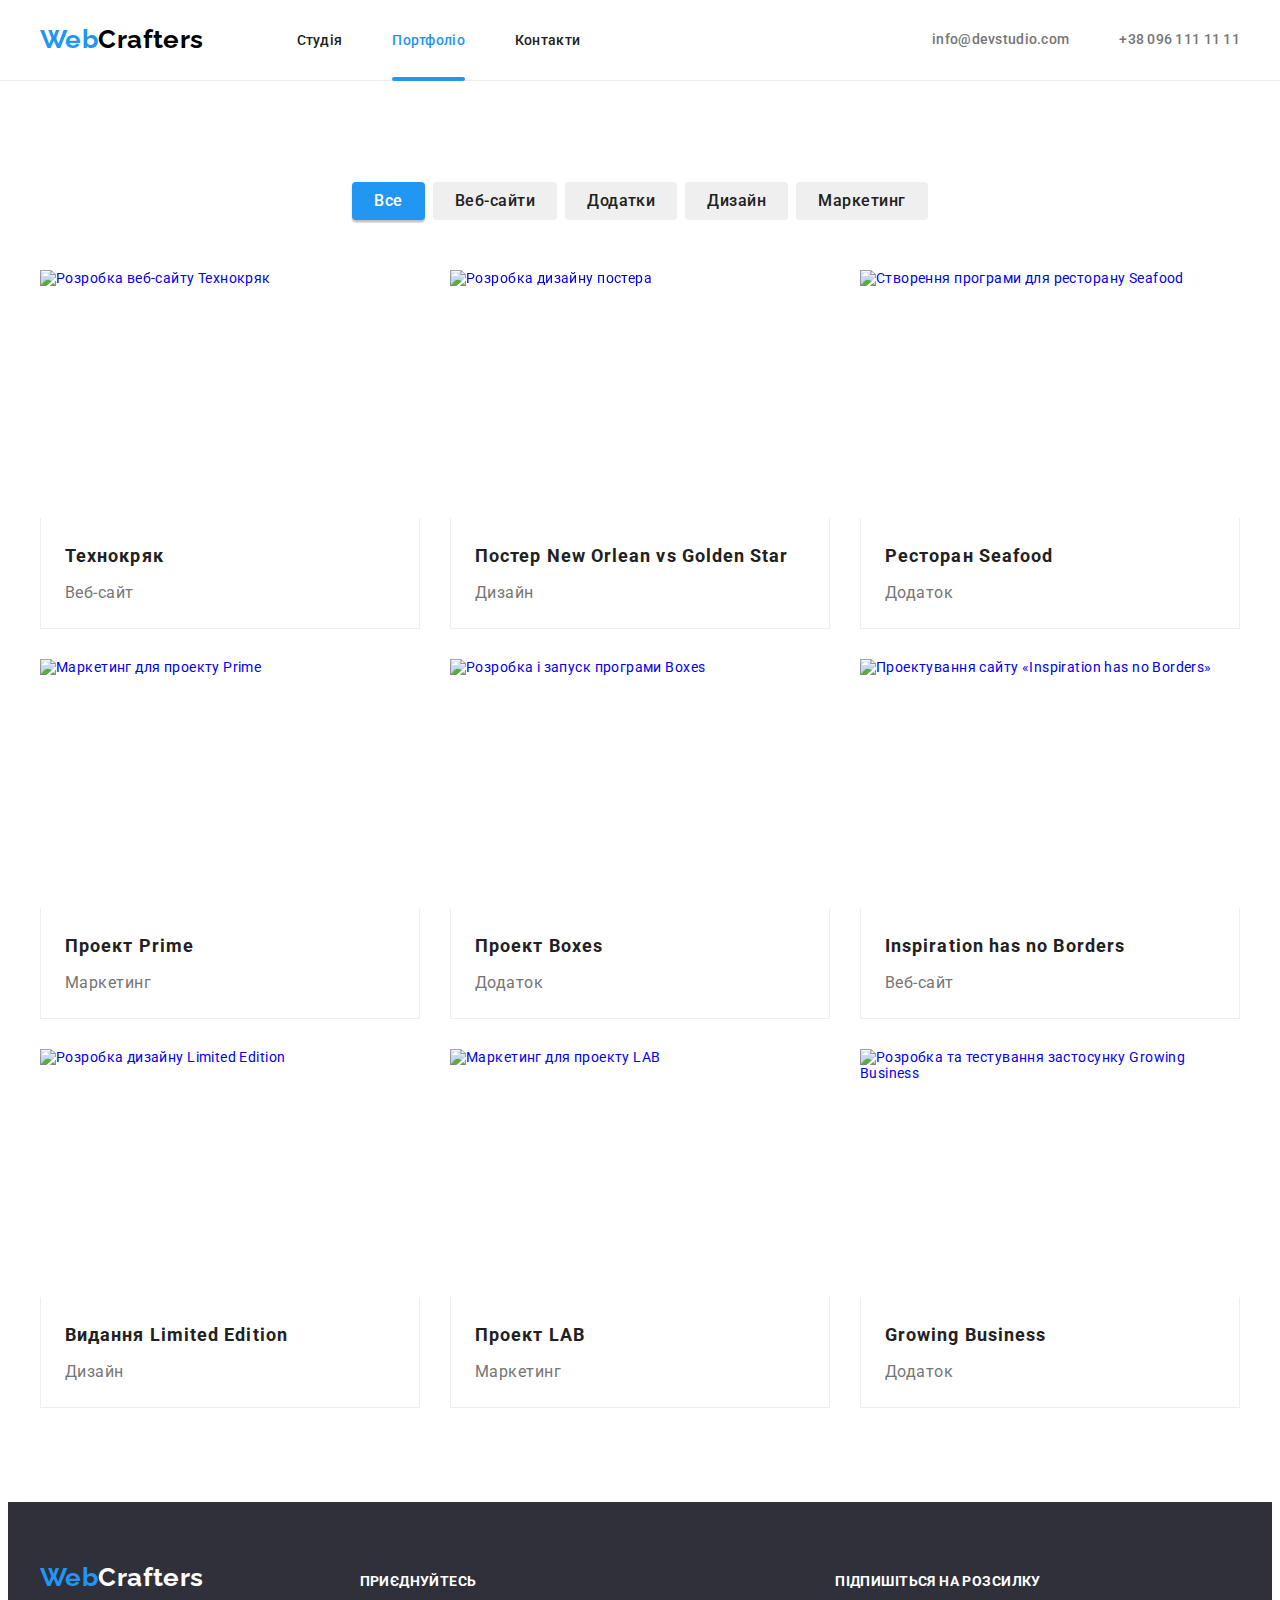
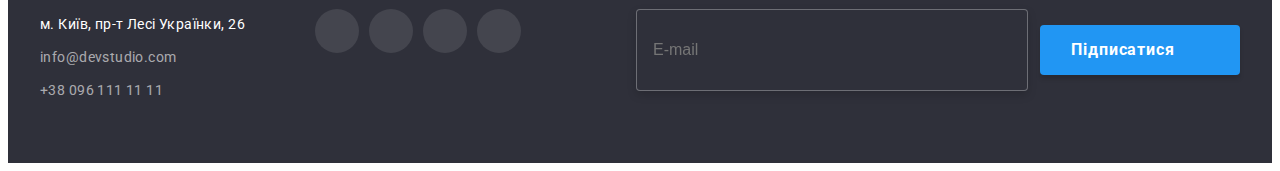
==== commit 751995c8: "upd portfolio.html" ====
--- a/portfolio.html
+++ b/portfolio.html
@@ -4,7 +4,7 @@
     <meta charset="UTF-8" />
     <meta http-equiv="X-UA-Compatible" content="IE=edge" />
     <meta name="viewport" content="width=device-width, initial-scale=1.0" />
-    <title>Document</title>
+    <title>Portfolio</title>
     <link rel="preconnect" href="https://fonts.googleapis.com" />
     <link rel="preconnect" href="https://fonts.gstatic.com" crossorigin />
     <link
@@ -29,8 +29,8 @@
             class="logo navigation__logo"
             href="./index.html"
             lang="en"
-            aria-label="Логотип сайта WebStudio"
-            >Web<span class="logo--black">Studio</span>
+            aria-label="Логотип сайту WebCrafters"
+            >Web<span class="logo--black">Crafters</span>
           </a>
 
           <button
@@ -54,15 +54,15 @@
           <div class="mobile-menu" id="menu-button" data-menu>
             <ul class="mobile-menu__list">
               <li class="mobile-menu__item">
-                <a href="./index.html" class="mobile-menu__link">Студия</a>
+                <a href="./index.html" class="mobile-menu__link">Студія</a>
               </li>
               <li class="mobile-menu__item">
                 <a href="./portfolio.html" class="mobile-menu__link mobile-menu__link--active"
-                  >Портфолио</a
+                  >Портфоліо</a
                 >
               </li>
               <li class="mobile-menu__item">
-                <a href="#" class="mobile-menu__link">Контакты</a>
+                <a href="#" class="mobile-menu__link">Контакти</a>
               </li>
             </ul>
 
@@ -137,15 +137,15 @@
 
           <ul class="navigation__list">
             <li class="navigation__item">
-              <a class="navigation__link" href="./index.html">Студия</a>
+              <a class="navigation__link" href="./index.html">Студія</a>
             </li>
             <li class="navigation__item">
               <a class="navigation__link navigation__link--active" href="./portfolio.html"
-                >Портфолио</a
+                >Портфоліо</a
               >
             </li>
             <li class="navigation__item">
-              <a class="navigation__link" href="#">Контакты</a>
+              <a class="navigation__link" href="#">Контакти</a>
             </li>
           </ul>
         </nav>
@@ -175,10 +175,10 @@
             <a href="./index.html" class="mobile-menu__link mobile-menu__link--active">Студия</a>
           </li>
           <li class="mobile-menu__item">
-            <a href="./portfolio.html" class="mobile-menu__link">Портфолио</a>
+            <a href="./portfolio.html" class="mobile-menu__link">Портфоліо</a>
           </li>
           <li class="mobile-menu__item">
-            <a href="#" class="mobile-menu__link">Контакты</a>
+            <a href="#" class="mobile-menu__link">Контакти</a>
           </li>
         </ul>
 
@@ -254,16 +254,16 @@
     <main>
       <section class="portfolio">
         <div class="container">
-          <h1 class="main-title portfolio__main-title visually-hidden">Наши работы</h1>
+          <h1 class="main-title portfolio__main-title visually-hidden">Наші роботи</h1>
           <ul class="filter__list">
             <li class="filter__item">
               <button class="filter__btn filter__btn--activ" type="button">Все</button>
             </li>
             <li class="filter__item">
-              <button class="filter__btn" type="button">Веб-сайты</button>
+              <button class="filter__btn" type="button">Веб-сайти</button>
             </li>
             <li class="filter__item">
-              <button class="filter__btn" type="button">Приложения</button>
+              <button class="filter__btn" type="button">Додатки</button>
             </li>
             <li class="filter__item">
               <button class="filter__btn" type="button">Дизайн</button>
@@ -335,7 +335,7 @@
                     <img
                       class="card__image"
                       src="./images/portfolio/photos-our-portfolio-1_sm.jpg"
-                      alt="Разработка веб-сайта Технокряк"
+                      alt="Розробка веб-сайту Технокряк"
                       width="450"
                       height="294"
                       loading="lazy"
@@ -344,9 +344,9 @@
 
                   <div class="card__overlay">
                     <p class="card__description">
-                      Ресурс предлагает комплексные предложения с разным уровнем функционала и
-                      сервисов. Все это позволит посетителю получить исчерпывающие сведения о
-                      компании или частном лице.
+                      Ресурс пропонує комплексні пропозиції з різним рівнем функціоналу та сервісів.
+                      сервісів. Усе це дасть змогу відвідувачеві отримати вичерпні відомості про
+                      компанію або приватну особу.
                     </p>
                   </div>
                 </div>
@@ -419,7 +419,7 @@
                       <img
                         class="card__image"
                         src="./images/portfolio/photos-our-portfolio-2_sm.jpg"
-                        alt="Разработка дизайна постера"
+                        alt="Розробка дизайну постера"
                         width="450"
                         height="294"
                         loading="lazy"
@@ -510,7 +510,7 @@
                     <img
                       class="card__image"
                       src="./images/portfolio/photos-our-portfolio-3_sm.jpg"
-                      alt="Создание приложения для ресторана Seafood"
+                      alt="Створення програми для ресторану Seafood"
                       width="450"
                       height="294"
                       loading="lazy"
@@ -525,7 +525,7 @@
                 </div>
                 <div class="card__text-wrapper">
                   <h2 class="card__subtitle">Ресторан <span lang="en">Seafood</span></h2>
-                  <p class="card__caption">Приложение</p>
+                  <p class="card__caption">Додаток</p>
                 </div>
               </a>
             </li>
@@ -591,7 +591,7 @@
                     <img
                       class="card__image"
                       src="./images/portfolio/photos-our-portfolio-4_sm.jpg"
-                      alt="Маркетинг для проекта Prime"
+                      alt="Маркетинг для проекту Prime"
                       width="450"
                       height="294"
                       loading="lazy"
@@ -674,7 +674,7 @@
                     <img
                       class="card__image"
                       src="./images/portfolio/photos-our-portfolio-5_sm.jpg"
-                      alt="Разработка и запуск приложения Boxes"
+                      alt="Розробка і запуск програми Boxes"
                       width="450"
                       height="294"
                       loading="lazy"
@@ -690,7 +690,7 @@
                 </div>
                 <div class="card__text-wrapper">
                   <h2 class="card__subtitle">Проект <span lang="en">Boxes</span></h2>
-                  <p class="card__caption">Приложение</p>
+                  <p class="card__caption">Додаток</p>
                 </div>
               </a>
             </li>
@@ -756,7 +756,7 @@
                     <img
                       class="card__image"
                       src="./images/portfolio/photos-our-portfolio-6_sm.jpg"
-                      alt="Проектировка сайта «Inspiration has no Borders»"
+                      alt="Проектування сайту «Inspiration has no Borders»"
                       width="450"
                       height="294"
                       loading="lazy"
@@ -842,7 +842,7 @@
                     <img
                       class="card__image"
                       src="./images/portfolio/photos-our-portfolio-7_sm.jpg"
-                      alt="Разработка дизайна Limited Edition"
+                      alt="Розробка дизайну Limited Edition"
                       width="450"
                       height="294"
                       loading="lazy"
@@ -857,7 +857,7 @@
                   </div>
                 </div>
                 <div class="card__text-wrapper">
-                  <h2 class="card__subtitle">Издание <span lang="en">Limited Edition</span></h2>
+                  <h2 class="card__subtitle">Видання <span lang="en">Limited Edition</span></h2>
                   <p class="card__caption">Дизайн</p>
                 </div>
               </a>
@@ -924,7 +924,7 @@
                     <img
                       class="card__image"
                       src="./images/portfolio/photos-our-portfolio-8_sm.jpg"
-                      alt="Маркетинг для проекта LAB"
+                      alt="Маркетинг для проекту LAB"
                       width="450"
                       height="294"
                       loading="lazy"
@@ -1006,7 +1006,7 @@
                     <img
                       class="card__image"
                       src="./images/portfolio/photos-our-portfolio-9_sm.jpg"
-                      alt="Разработка и тестирование приложения Growing Business"
+                      alt="Розробка та тестування застосунку Growing Business"
                       width="450"
                       height="294"
                       loading="lazy"
@@ -1021,7 +1021,7 @@
                 </div>
                 <div class="card__text-wrapper">
                   <h2 class="card__subtitle" lang="en">Growing Business</h2>
-                  <p class="card__caption">Приложение</p>
+                  <p class="card__caption">Додаток</p>
                 </div>
               </a>
             </li>
@@ -1036,8 +1036,8 @@
             class="logo footer__logo"
             href="./index.html"
             lang="en"
-            aria-label="Логотип сайта WebStudio"
-            >Web<span class="logo--white">Studio</span></a
+            aria-label="Логотип сайту WebCrafters"
+            >Web<span class="logo--white">Crafters</span></a
           >
           <address class="address">
             <ul class="address__list">
@@ -1047,7 +1047,7 @@
                   href="https://goo.gl/maps/qPdaPdiiLv6fJNoK8"
                   target="_blank"
                   rel="noopener noreferrer nofollow"
-                  >г. Киев, пр-т Леси Украинки, 26</a
+                  >м. Київ, пр-т Лесі Українки, 26</a
                 >
               </li>
               <li class="address__item">
@@ -1065,7 +1065,7 @@
         </div>
 
         <div class="social__container">
-          <strong class="social__caption">Присоединяйтесь</strong>
+          <strong class="social__caption">Приєднуйтесь</strong>
           <ul class="social">
             <li class="social__item">
               <a
@@ -1088,7 +1088,7 @@
                 target="_blank"
                 rel="noopener noreferrer"
                 lang="en"
-                aria-label="Instagram"
+                aria-label="Twitter"
               >
                 <svg class="social__icon" width="20" height="20">
                   <use href="./images/icons.svg#twitter"></use>
@@ -1102,7 +1102,7 @@
                 target="_blank"
                 rel="noopener noreferrer"
                 lang="en"
-                aria-label="Instagram"
+                aria-label="Facebook"
               >
                 <svg class="social__icon" width="20" height="20">
                   <use href="./images/icons.svg#facebook"></use>
@@ -1116,7 +1116,7 @@
                 target="_blank"
                 rel="noopener noreferrer"
                 lang="en"
-                aria-label="Instagram"
+                aria-label="LinkedIn"
               >
                 <svg class="social__icon" width="20" height="20">
                   <use href="./images/icons.svg#linkedin"></use>
@@ -1127,7 +1127,7 @@
         </div>
 
         <div class="subscribe">
-          <strong class="subscribe__caption">Подпишитесь на рассылку</strong>
+          <strong class="subscribe__caption">Підпишіться на розсилку</strong>
           <form class="subscribe__form">
             <label class="subscribe__label" for="footer-email"></label>
             <input
@@ -1138,7 +1138,7 @@
               placeholder="E-mail"
             />
             <button class="button button--icon subscribe__form-button" type="submit">
-              Подписаться
+              Підписатися
               <svg class="subscribe__icon" width="24" height="24">
                 <use href="./images/icons.svg#send"></use>
               </svg>
